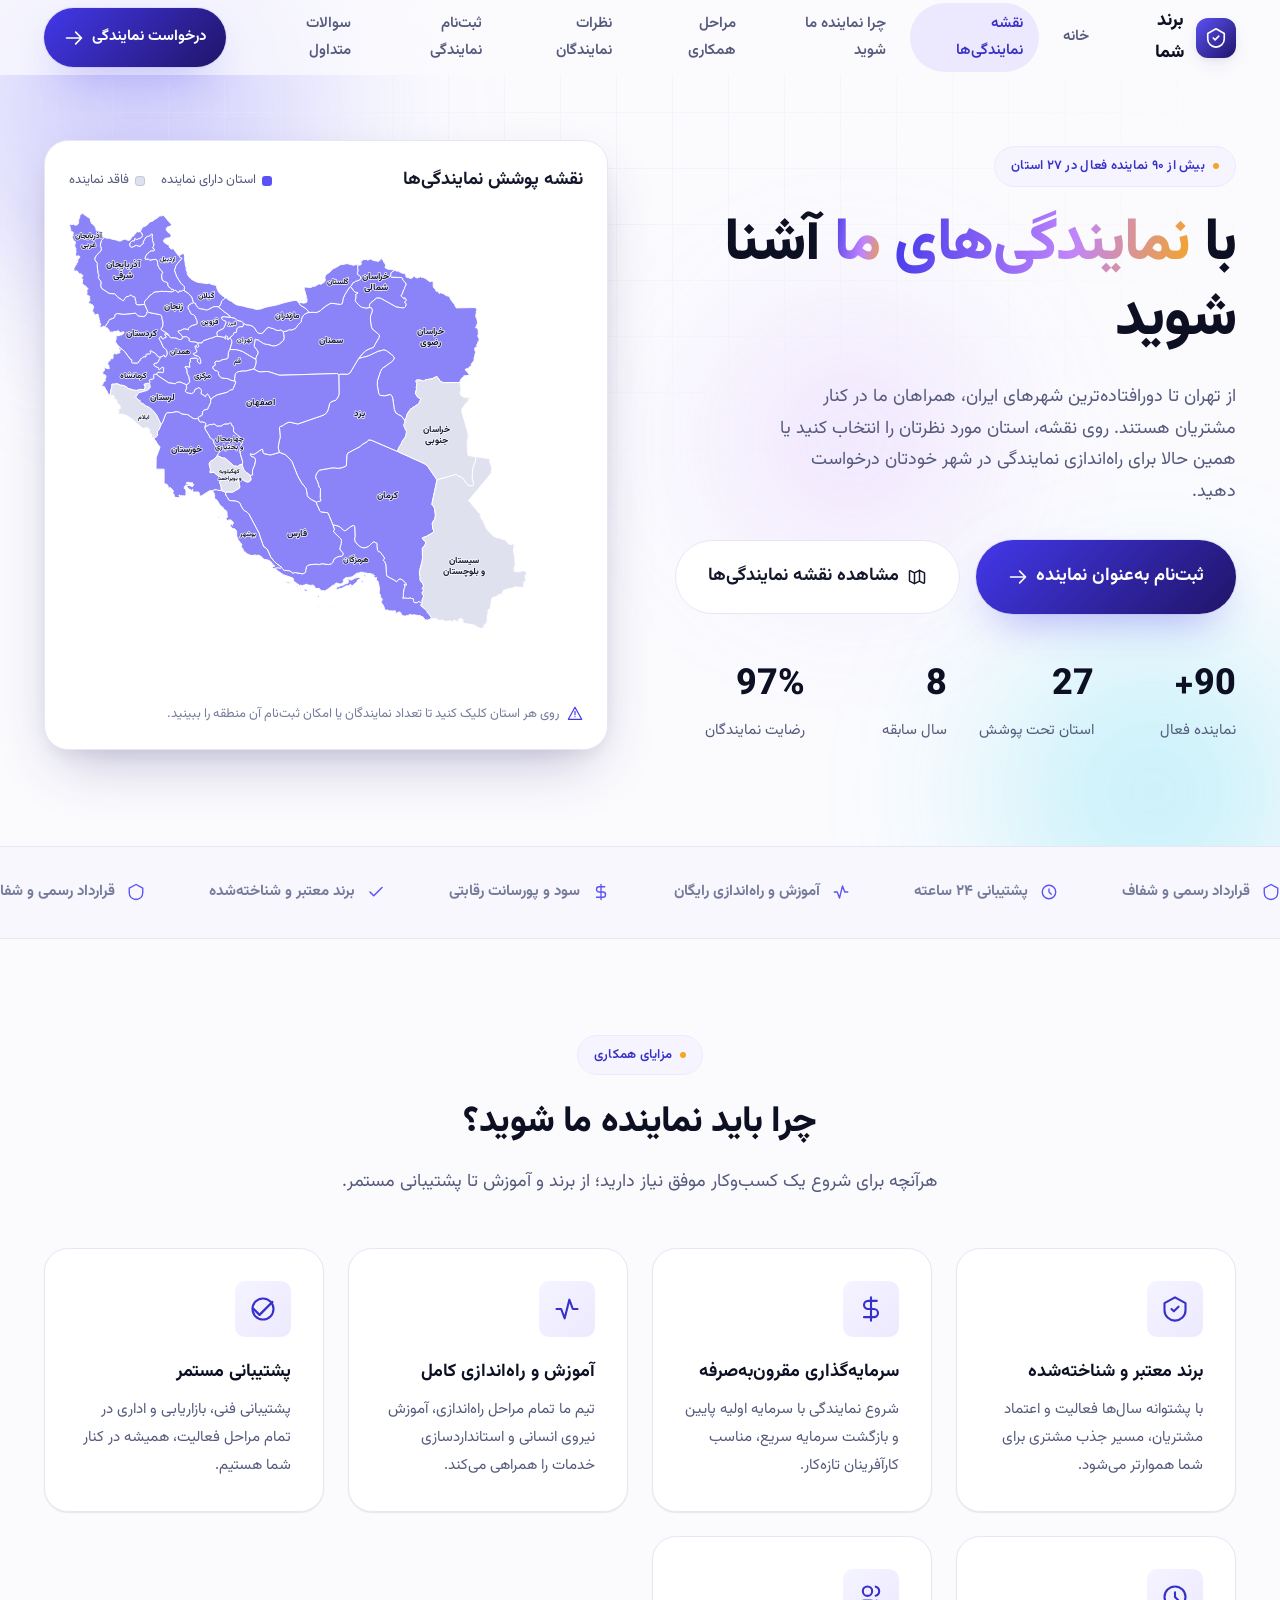
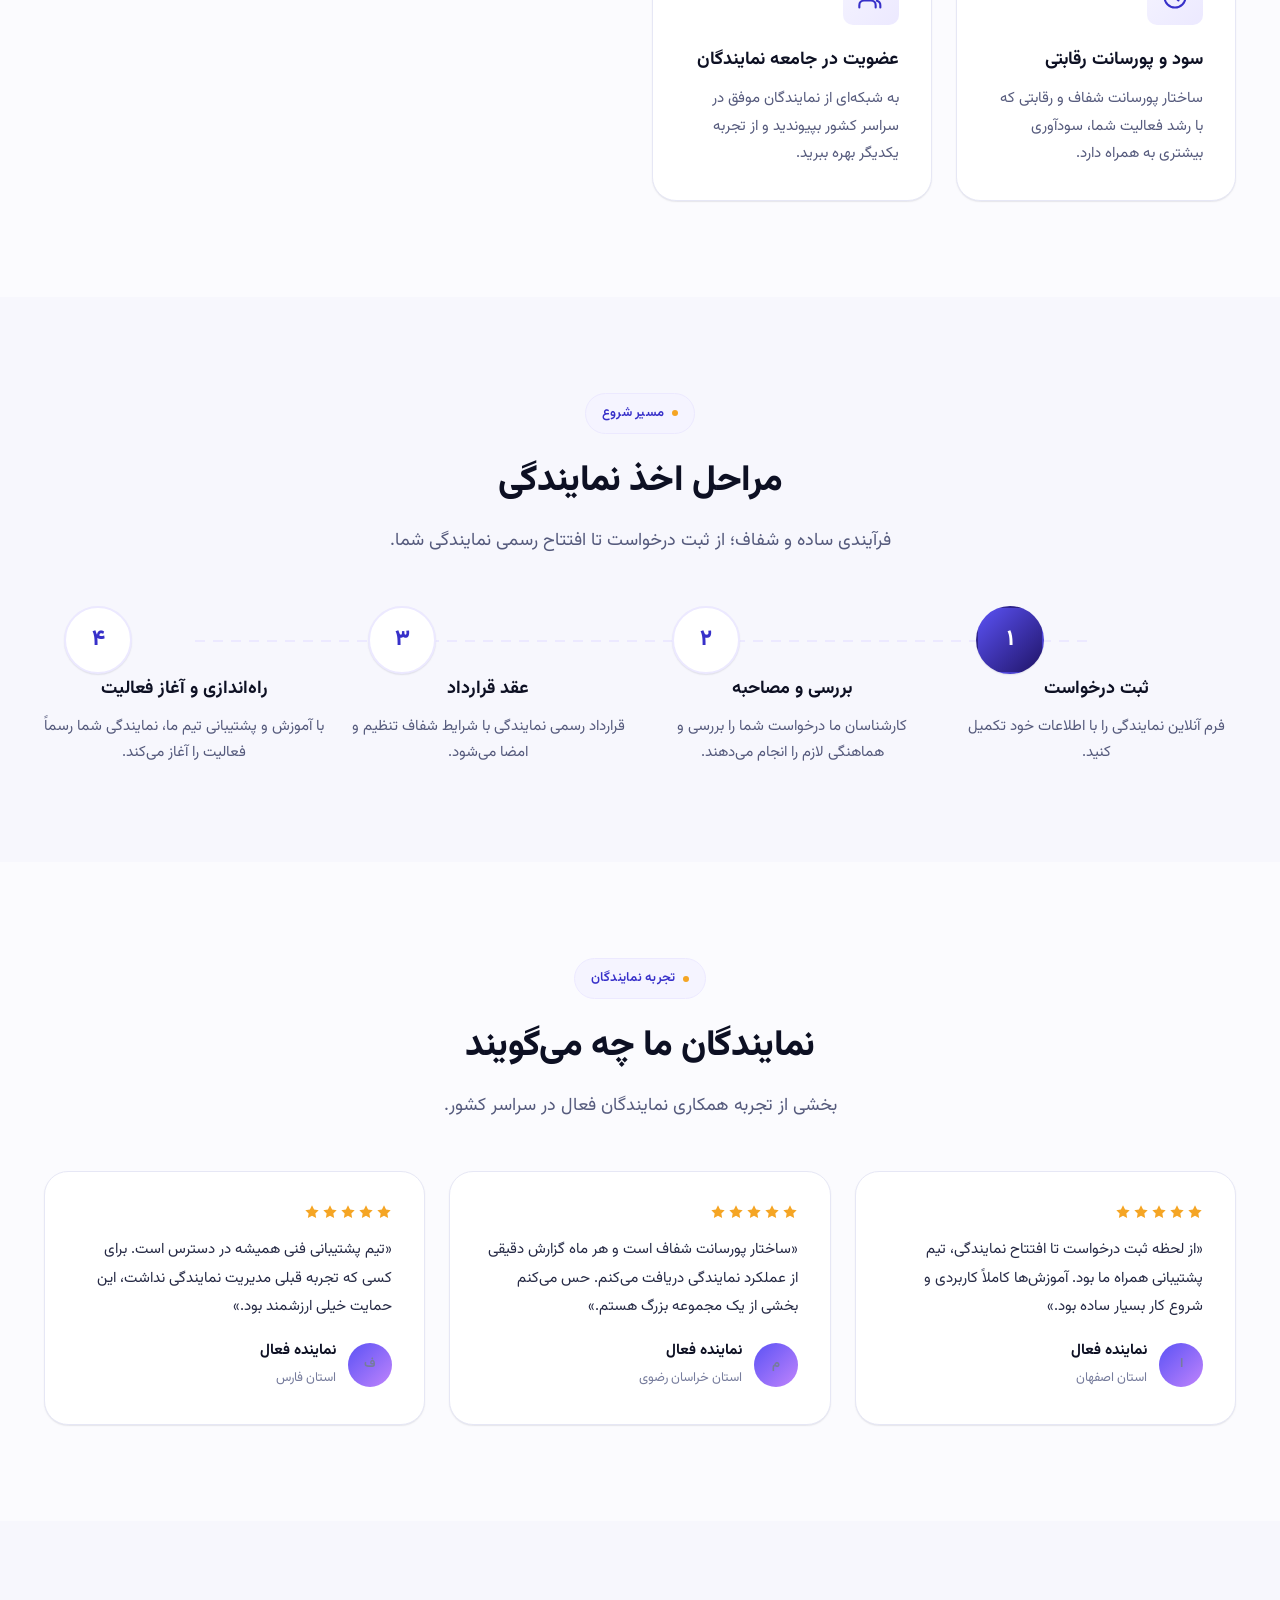
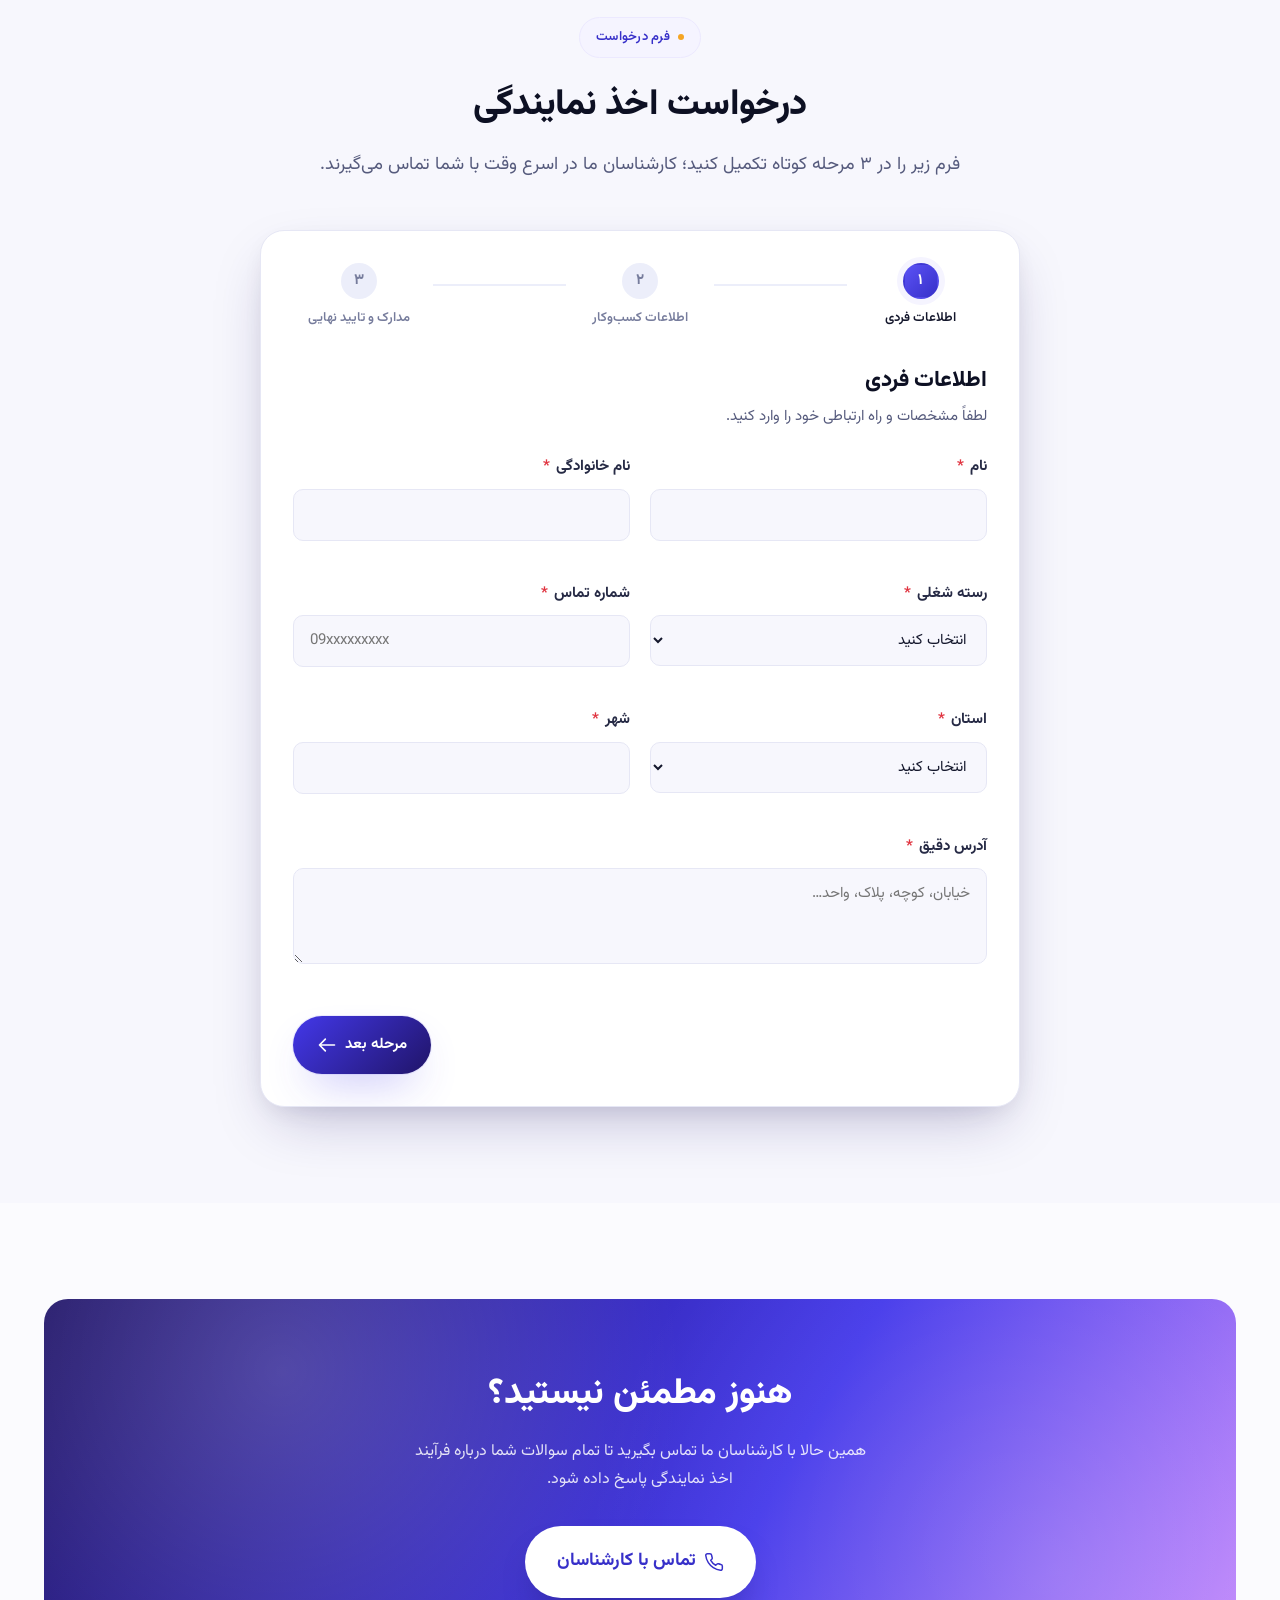
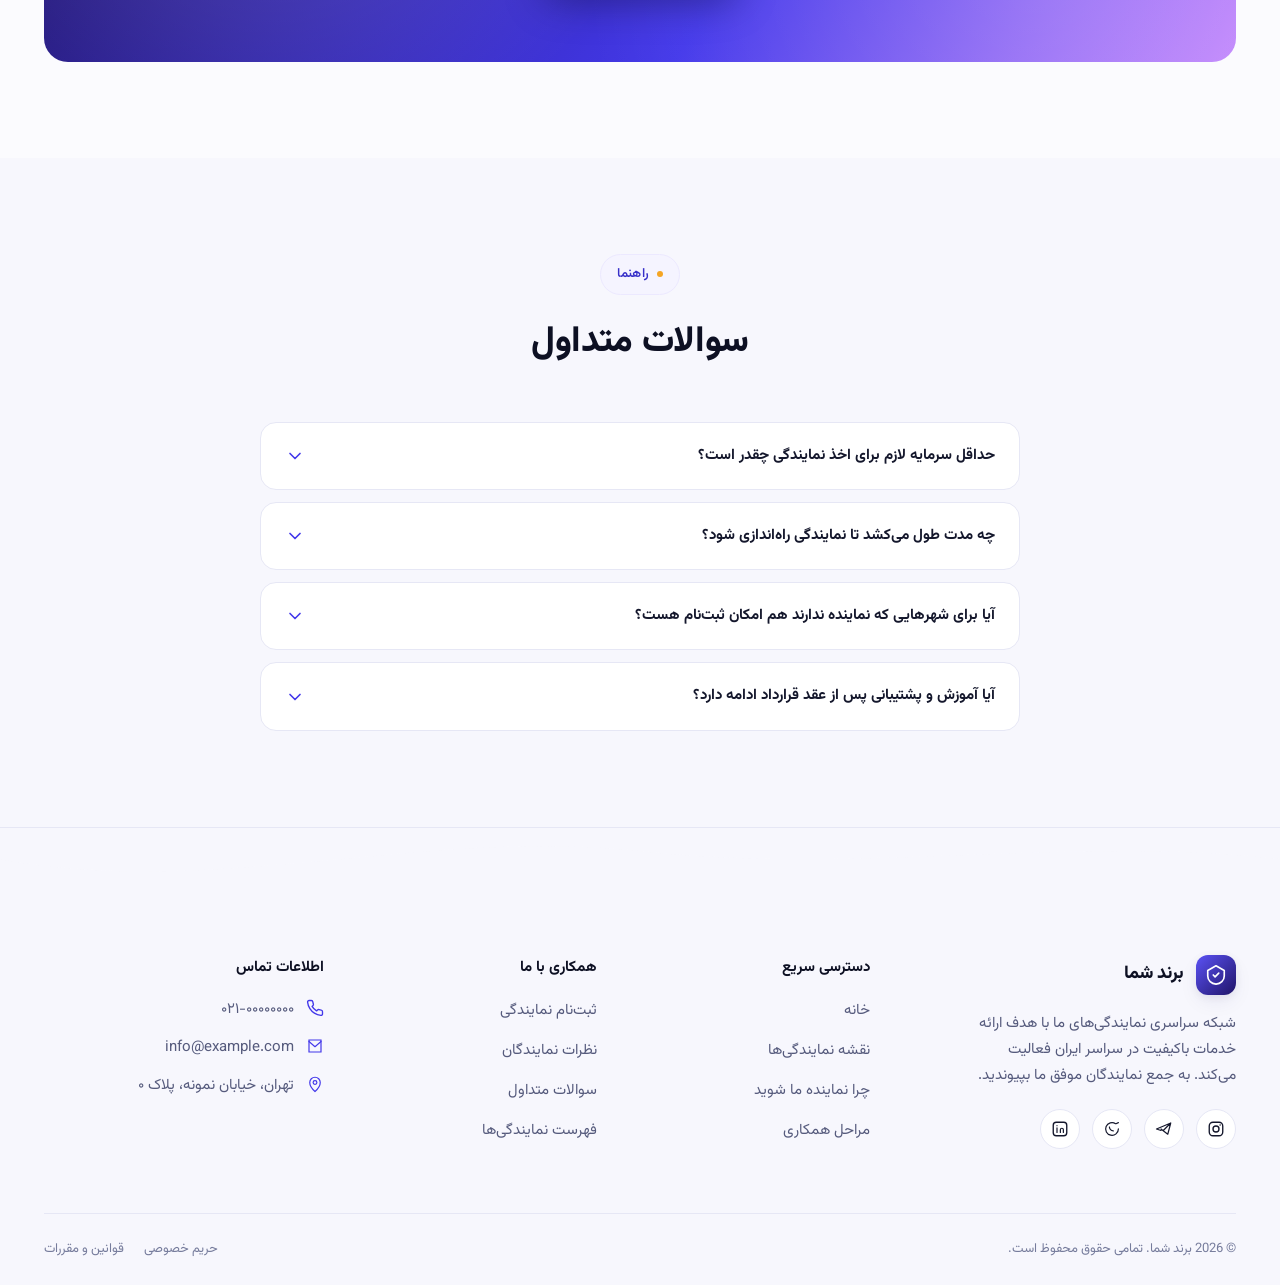
==== index.html @ 0dc8ff4e "Add a real PHP + MySQL backend and admin panel Plain PHP (no framework, no Composer) + PDO/MySQL, ch" ====
<!DOCTYPE html>
<html lang="fa" dir="rtl">
<head>
<meta charset="UTF-8">
<meta name="viewport" content="width=device-width, initial-scale=1">
<title>نمایندگی‌های ما | شبکه سراسری نمایندگان در سراسر ایران</title>
<meta name="description" content="با شبکه نمایندگی‌های ما در سراسر استان‌های ایران آشنا شوید و همین امروز برای اخذ نمایندگی فعال ثبت‌نام کنید.">
<meta name="theme-color" content="#fbfbfe">

<!-- فونت وزیر (Vazirmatn) -->
<link rel="preconnect" href="https://fonts.googleapis.com">
<link rel="preconnect" href="https://fonts.gstatic.com" crossorigin>
<link href="https://fonts.googleapis.com/css2?family=Vazirmatn:wght@100..900&display=swap" rel="stylesheet">

<link rel="stylesheet" href="assets/css/style.css">
<link rel="icon" href="data:image/svg+xml,%3Csvg xmlns='http://www.w3.org/2000/svg' viewBox='0 0 24 24'%3E%3Crect width='24' height='24' rx='6' fill='%234338ea'/%3E%3Cpath d='M7 12l3.5 3.5L17 8' stroke='white' stroke-width='2' fill='none' stroke-linecap='round' stroke-linejoin='round'/%3E%3C/svg%3E">
</head>
<body>

<a href="#main" class="skip-link">رفتن به محتوای اصلی</a>

<!-- =======================================================
     HEADER
======================================================= -->
<header class="site-header">
  <div class="container">
    <a href="#hero" class="brand">
      <span class="brand-mark" aria-hidden="true">
        <svg viewBox="0 0 24 24" fill="none"><path d="M12 2 3 7v6c0 5 4 8.5 9 9 5-.5 9-4 9-9V7l-9-5Z" stroke="currentColor" stroke-width="1.8" stroke-linejoin="round"/><path d="M9 12l2 2 4-4" stroke="currentColor" stroke-width="1.8" stroke-linecap="round" stroke-linejoin="round"/></svg>
      </span>
      <!-- نام برند خود را جایگزین کنید -->
      برند شما
    </a>

    <nav class="main-nav" id="mainNav" aria-label="منوی اصلی">
      <ul>
        <li><a href="#hero">خانه</a></li>
        <li><a href="#map">نقشه نمایندگی‌ها</a></li>
        <li><a href="#benefits">چرا نماینده ما شوید</a></li>
        <li><a href="#process">مراحل همکاری</a></li>
        <li><a href="#testimonials">نظرات نمایندگان</a></li>
        <li><a href="#apply">ثبت‌نام نمایندگی</a></li>
        <li><a href="#faq">سوالات متداول</a></li>
      </ul>
    </nav>

    <div class="header-cta">
      <a href="#apply" class="btn btn-primary" aria-label="درخواست نمایندگی">
        <span>درخواست نمایندگی</span>
        <svg viewBox="0 0 24 24" fill="none" aria-hidden="true"><path d="M14 5l7 7-7 7M21 12H3" stroke="currentColor" stroke-width="2" stroke-linecap="round" stroke-linejoin="round"/></svg>
      </a>
      <button class="nav-toggle" aria-label="باز و بسته کردن منو" aria-expanded="false" aria-controls="mainNav">
        <span></span>
      </button>
    </div>
  </div>
</header>

<main id="main">

  <!-- =======================================================
       HERO — راست: متن | چپ: نقشه ایران
  ======================================================= -->
  <section class="hero" id="hero">
    <div class="hero-bg" aria-hidden="true">
      <span class="blob blob-1"></span>
      <span class="blob blob-2"></span>
      <span class="blob blob-3"></span>
      <span class="grid-fade"></span>
    </div>

    <div class="container">
      <!-- ستون راست: عنوان -->
      <div class="hero-copy">
        <span class="eyebrow" data-hero-fade><span class="dot"></span> بیش از ۹۰ نماینده فعال در ۲۷ استان</span>

        <h1 class="hero-title">
          <span class="word">با</span>
          <span class="word"><span class="accent-text">نمایندگی‌های</span></span>
          <span class="word"><span class="accent-text">ما</span></span>
          <span class="word">آشنا</span>
          <span class="word">شوید</span>
        </h1>

        <p class="hero-lead" data-hero-fade>
          از تهران تا دورافتاده‌ترین شهرهای ایران، همراهان ما در کنار مشتریان هستند.
          روی نقشه، استان مورد نظرتان را انتخاب کنید یا همین حالا برای راه‌اندازی
          نمایندگی در شهر خودتان درخواست دهید.
        </p>

        <div class="hero-actions" data-hero-fade>
          <a href="#apply" class="btn btn-primary btn-lg">
            <span>ثبت‌نام به‌عنوان نماینده</span>
            <svg viewBox="0 0 24 24" fill="none" aria-hidden="true"><path d="M14 5l7 7-7 7M21 12H3" stroke="currentColor" stroke-width="2" stroke-linecap="round" stroke-linejoin="round"/></svg>
          </a>
          <a href="#map" class="btn btn-ghost btn-lg">
            <svg viewBox="0 0 24 24" fill="none" aria-hidden="true"><path d="M9 20l-5.447-2.724A1 1 0 0 1 3 16.382V5.618a1 1 0 0 1 1.447-.894L9 7m0 13 6-3m-6 3V7m6 10 4.553 2.276A1 1 0 0 0 21 18.382V7.618a1 1 0 0 0-.553-.894L15 4m0 13V4m0 0L9 7" stroke="currentColor" stroke-width="1.8" stroke-linecap="round" stroke-linejoin="round"/></svg>
            <span>مشاهده نقشه نمایندگی‌ها</span>
          </a>
        </div>

        <div class="hero-stats" data-hero-fade>
          <div class="stat"><b data-count="90" data-suffix="+">0</b><span>نماینده فعال</span></div>
          <div class="stat"><b data-count="27" data-suffix="">0</b><span>استان تحت پوشش</span></div>
          <div class="stat"><b data-count="8" data-suffix="">0</b><span>سال سابقه</span></div>
          <div class="stat"><b data-count="97" data-suffix="%">0</b><span>رضایت نمایندگان</span></div>
        </div>
      </div>

      <!-- ستون چپ: نقشه -->
      <div class="hero-map-wrap" id="map">
        <div class="map-card">
          <div class="map-card-head">
            <h2>نقشه پوشش نمایندگی‌ها</h2>
            <div class="map-legend">
              <span class="lg-item active"><i></i> استان دارای نماینده</span>
              <span class="lg-item empty"><i></i> فاقد نماینده</span>
            </div>
          </div>

          <div class="iran-map-figure">
            <div id="iranMap" aria-busy="true">
              <p style="padding:3rem 0;text-align:center;color:var(--ink-500);font-size:.875rem">در حال بارگذاری نقشه…</p>
            </div>
            <div class="map-tooltip" id="mapTooltip" role="status" aria-live="polite"></div>
          </div>

          <p class="map-note">
            <svg viewBox="0 0 24 24" fill="none" aria-hidden="true"><path d="M12 8v5m0 3h.01M12 2 2 20h20L12 2Z" stroke="currentColor" stroke-width="1.8" stroke-linecap="round" stroke-linejoin="round"/></svg>
            روی هر استان کلیک کنید تا تعداد نمایندگان یا امکان ثبت‌نام آن منطقه را ببینید.
          </p>
        </div>
      </div>
    </div>
  </section>

  <!-- =======================================================
       TRUST STRIP
  ======================================================= -->
  <section class="trust-strip" aria-label="تعهدات ما">
    <div class="marquee" aria-hidden="true">
      <span><svg viewBox="0 0 24 24" fill="none"><path d="M12 2 3 7v6c0 5 4 8.5 9 9 5-.5 9-4 9-9V7l-9-5Z" stroke="currentColor" stroke-width="1.8"/></svg>قرارداد رسمی و شفاف</span>
      <span><svg viewBox="0 0 24 24" fill="none"><path d="M12 8v4l3 3" stroke="currentColor" stroke-width="1.8" stroke-linecap="round"/><circle cx="12" cy="12" r="9" stroke="currentColor" stroke-width="1.8"/></svg>پشتیبانی ۲۴ ساعته</span>
      <span><svg viewBox="0 0 24 24" fill="none"><path d="M3 12h4l3 8 4-16 3 8h4" stroke="currentColor" stroke-width="1.8" stroke-linecap="round" stroke-linejoin="round"/></svg>آموزش و راه‌اندازی رایگان</span>
      <span><svg viewBox="0 0 24 24" fill="none"><path d="M12 2v20M17 5H9.5a3.5 3.5 0 0 0 0 7h5a3.5 3.5 0 0 1 0 7H6" stroke="currentColor" stroke-width="1.8" stroke-linecap="round"/></svg>سود و پورسانت رقابتی</span>
      <span><svg viewBox="0 0 24 24" fill="none"><path d="M20 6 9 17l-5-5" stroke="currentColor" stroke-width="2" stroke-linecap="round" stroke-linejoin="round"/></svg>برند معتبر و شناخته‌شده</span>
      <!-- تکرار برای اسکرول بی‌نهایت -->
      <span aria-hidden="true"><svg viewBox="0 0 24 24" fill="none"><path d="M12 2 3 7v6c0 5 4 8.5 9 9 5-.5 9-4 9-9V7l-9-5Z" stroke="currentColor" stroke-width="1.8"/></svg>قرارداد رسمی و شفاف</span>
      <span><svg viewBox="0 0 24 24" fill="none"><path d="M12 8v4l3 3" stroke="currentColor" stroke-width="1.8" stroke-linecap="round"/><circle cx="12" cy="12" r="9" stroke="currentColor" stroke-width="1.8"/></svg>پشتیبانی ۲۴ ساعته</span>
      <span><svg viewBox="0 0 24 24" fill="none"><path d="M3 12h4l3 8 4-16 3 8h4" stroke="currentColor" stroke-width="1.8" stroke-linecap="round" stroke-linejoin="round"/></svg>آموزش و راه‌اندازی رایگان</span>
      <span><svg viewBox="0 0 24 24" fill="none"><path d="M12 2v20M17 5H9.5a3.5 3.5 0 0 0 0 7h5a3.5 3.5 0 0 1 0 7H6" stroke="currentColor" stroke-width="1.8" stroke-linecap="round"/></svg>سود و پورسانت رقابتی</span>
      <span><svg viewBox="0 0 24 24" fill="none"><path d="M20 6 9 17l-5-5" stroke="currentColor" stroke-width="2" stroke-linecap="round" stroke-linejoin="round"/></svg>برند معتبر و شناخته‌شده</span>
    </div>
  </section>

  <!-- =======================================================
       چرا نماینده ما شوید
  ======================================================= -->
  <section class="section" id="benefits">
    <div class="container">
      <div class="section-head center reveal">
        <span class="eyebrow"><span class="dot"></span> مزایای همکاری</span>
        <h2 class="section-title">چرا باید نماینده ما شوید؟</h2>
        <p class="section-desc">هرآنچه برای شروع یک کسب‌وکار موفق نیاز دارید؛ از برند و آموزش تا پشتیبانی مستمر.</p>
      </div>

      <div class="benefits-grid" data-reveal-group>
        <div class="benefit-card reveal">
          <div class="benefit-icon"><svg viewBox="0 0 24 24" fill="none"><path d="M12 2 3 7v6c0 5 4 8.5 9 9 5-.5 9-4 9-9V7l-9-5Z" stroke="currentColor" stroke-width="1.8" stroke-linejoin="round"/><path d="M9 12l2 2 4-4" stroke="currentColor" stroke-width="1.8" stroke-linecap="round" stroke-linejoin="round"/></svg></div>
          <h3>برند معتبر و شناخته‌شده</h3>
          <p>با پشتوانه سال‌ها فعالیت و اعتماد مشتریان، مسیر جذب مشتری برای شما هموارتر می‌شود.</p>
        </div>
        <div class="benefit-card reveal">
          <div class="benefit-icon"><svg viewBox="0 0 24 24" fill="none"><path d="M12 2v20M17 5H9.5a3.5 3.5 0 0 0 0 7h5a3.5 3.5 0 0 1 0 7H6" stroke="currentColor" stroke-width="1.8" stroke-linecap="round" stroke-linejoin="round"/></svg></div>
          <h3>سرمایه‌گذاری مقرون‌به‌صرفه</h3>
          <p>شروع نمایندگی با سرمایه اولیه پایین و بازگشت سرمایه سریع، مناسب کارآفرینان تازه‌کار.</p>
        </div>
        <div class="benefit-card reveal">
          <div class="benefit-icon"><svg viewBox="0 0 24 24" fill="none"><path d="M3 12h4l3 8 4-16 3 8h4" stroke="currentColor" stroke-width="1.8" stroke-linecap="round" stroke-linejoin="round"/></svg></div>
          <h3>آموزش و راه‌اندازی کامل</h3>
          <p>تیم ما تمام مراحل راه‌اندازی، آموزش نیروی انسانی و استانداردسازی خدمات را همراهی می‌کند.</p>
        </div>
        <div class="benefit-card reveal">
          <div class="benefit-icon"><svg viewBox="0 0 24 24" fill="none"><path d="M20 6 9 17l-5-5" stroke="currentColor" stroke-width="2" stroke-linecap="round" stroke-linejoin="round"/><circle cx="12" cy="12" r="9" stroke="currentColor" stroke-width="1.8"/></svg></div>
          <h3>پشتیبانی مستمر</h3>
          <p>پشتیبانی فنی، بازاریابی و اداری در تمام مراحل فعالیت، همیشه در کنار شما هستیم.</p>
        </div>
        <div class="benefit-card reveal">
          <div class="benefit-icon"><svg viewBox="0 0 24 24" fill="none"><path d="M12 8v4l3 3" stroke="currentColor" stroke-width="1.8" stroke-linecap="round"/><circle cx="12" cy="12" r="9" stroke="currentColor" stroke-width="1.8"/></svg></div>
          <h3>سود و پورسانت رقابتی</h3>
          <p>ساختار پورسانت شفاف و رقابتی که با رشد فعالیت شما، سودآوری بیشتری به همراه دارد.</p>
        </div>
        <div class="benefit-card reveal">
          <div class="benefit-icon"><svg viewBox="0 0 24 24" fill="none"><path d="M16 21v-2a4 4 0 0 0-4-4H6a4 4 0 0 0-4 4v2M9 11a4 4 0 1 0 0-8 4 4 0 0 0 0 8Zm11 10v-2a4 4 0 0 0-3-3.87M16 3.13a4 4 0 0 1 0 7.75" stroke="currentColor" stroke-width="1.8" stroke-linecap="round" stroke-linejoin="round"/></svg></div>
          <h3>عضویت در جامعه نمایندگان</h3>
          <p>به شبکه‌ای از نمایندگان موفق در سراسر کشور بپیوندید و از تجربه یکدیگر بهره ببرید.</p>
        </div>
      </div>
    </div>
  </section>

  <!-- =======================================================
       مراحل همکاری
  ======================================================= -->
  <section class="section section-alt" id="process">
    <div class="container">
      <div class="section-head center reveal">
        <span class="eyebrow"><span class="dot"></span> مسیر شروع</span>
        <h2 class="section-title">مراحل اخذ نمایندگی</h2>
        <p class="section-desc">فرآیندی ساده و شفاف؛ از ثبت درخواست تا افتتاح رسمی نمایندگی شما.</p>
      </div>

      <div class="process-list" data-reveal-group>
        <div class="process-step reveal">
          <div class="process-num">۱</div>
          <h3>ثبت درخواست</h3>
          <p>فرم آنلاین نمایندگی را با اطلاعات خود تکمیل کنید.</p>
        </div>
        <div class="process-step reveal">
          <div class="process-num">۲</div>
          <h3>بررسی و مصاحبه</h3>
          <p>کارشناسان ما درخواست شما را بررسی و هماهنگی لازم را انجام می‌دهند.</p>
        </div>
        <div class="process-step reveal">
          <div class="process-num">۳</div>
          <h3>عقد قرارداد</h3>
          <p>قرارداد رسمی نمایندگی با شرایط شفاف تنظیم و امضا می‌شود.</p>
        </div>
        <div class="process-step reveal">
          <div class="process-num">۴</div>
          <h3>راه‌اندازی و آغاز فعالیت</h3>
          <p>با آموزش و پشتیبانی تیم ما، نمایندگی شما رسماً فعالیت را آغاز می‌کند.</p>
        </div>
      </div>
    </div>
  </section>

  <!-- =======================================================
       نظرات نمایندگان (نمونه — پیش از انتشار با نظرات واقعی جایگزین شود)
  ======================================================= -->
  <section class="section" id="testimonials">
    <div class="container">
      <div class="section-head center reveal">
        <span class="eyebrow"><span class="dot"></span> تجربه نمایندگان</span>
        <h2 class="section-title">نمایندگان ما چه می‌گویند</h2>
        <p class="section-desc">بخشی از تجربه همکاری نمایندگان فعال در سراسر کشور.</p>
      </div>

      <!-- نمونه/جای‌گیر — پیش از انتشار با نظرات واقعی و مجاز نمایندگان جایگزین کنید -->
      <div class="testimonial-track" data-reveal-group>
        <div class="testimonial-card reveal">
          <div class="stars" aria-hidden="true">
            <svg viewBox="0 0 24 24" fill="currentColor"><path d="m12 2 3.1 6.3 6.9 1-5 4.9 1.2 6.8L12 17.8 5.8 21l1.2-6.8-5-4.9 6.9-1L12 2Z"/></svg>
            <svg viewBox="0 0 24 24" fill="currentColor"><path d="m12 2 3.1 6.3 6.9 1-5 4.9 1.2 6.8L12 17.8 5.8 21l1.2-6.8-5-4.9 6.9-1L12 2Z"/></svg>
            <svg viewBox="0 0 24 24" fill="currentColor"><path d="m12 2 3.1 6.3 6.9 1-5 4.9 1.2 6.8L12 17.8 5.8 21l1.2-6.8-5-4.9 6.9-1L12 2Z"/></svg>
            <svg viewBox="0 0 24 24" fill="currentColor"><path d="m12 2 3.1 6.3 6.9 1-5 4.9 1.2 6.8L12 17.8 5.8 21l1.2-6.8-5-4.9 6.9-1L12 2Z"/></svg>
            <svg viewBox="0 0 24 24" fill="currentColor"><path d="m12 2 3.1 6.3 6.9 1-5 4.9 1.2 6.8L12 17.8 5.8 21l1.2-6.8-5-4.9 6.9-1L12 2Z"/></svg>
          </div>
          <p>«از لحظه ثبت درخواست تا افتتاح نمایندگی، تیم پشتیبانی همراه ما بود. آموزش‌ها کاملاً کاربردی و شروع کار بسیار ساده بود.»</p>
          <div class="testimonial-person">
            <span class="testimonial-avatar" aria-hidden="true">ا</span>
            <div><b>نماینده فعال</b><span>استان اصفهان</span></div>
          </div>
        </div>
        <div class="testimonial-card reveal">
          <div class="stars" aria-hidden="true">
            <svg viewBox="0 0 24 24" fill="currentColor"><path d="m12 2 3.1 6.3 6.9 1-5 4.9 1.2 6.8L12 17.8 5.8 21l1.2-6.8-5-4.9 6.9-1L12 2Z"/></svg>
            <svg viewBox="0 0 24 24" fill="currentColor"><path d="m12 2 3.1 6.3 6.9 1-5 4.9 1.2 6.8L12 17.8 5.8 21l1.2-6.8-5-4.9 6.9-1L12 2Z"/></svg>
            <svg viewBox="0 0 24 24" fill="currentColor"><path d="m12 2 3.1 6.3 6.9 1-5 4.9 1.2 6.8L12 17.8 5.8 21l1.2-6.8-5-4.9 6.9-1L12 2Z"/></svg>
            <svg viewBox="0 0 24 24" fill="currentColor"><path d="m12 2 3.1 6.3 6.9 1-5 4.9 1.2 6.8L12 17.8 5.8 21l1.2-6.8-5-4.9 6.9-1L12 2Z"/></svg>
            <svg viewBox="0 0 24 24" fill="currentColor"><path d="m12 2 3.1 6.3 6.9 1-5 4.9 1.2 6.8L12 17.8 5.8 21l1.2-6.8-5-4.9 6.9-1L12 2Z"/></svg>
          </div>
          <p>«ساختار پورسانت شفاف است و هر ماه گزارش دقیقی از عملکرد نمایندگی دریافت می‌کنم. حس می‌کنم بخشی از یک مجموعه بزرگ هستم.»</p>
          <div class="testimonial-person">
            <span class="testimonial-avatar" aria-hidden="true">م</span>
            <div><b>نماینده فعال</b><span>استان خراسان رضوی</span></div>
          </div>
        </div>
        <div class="testimonial-card reveal">
          <div class="stars" aria-hidden="true">
            <svg viewBox="0 0 24 24" fill="currentColor"><path d="m12 2 3.1 6.3 6.9 1-5 4.9 1.2 6.8L12 17.8 5.8 21l1.2-6.8-5-4.9 6.9-1L12 2Z"/></svg>
            <svg viewBox="0 0 24 24" fill="currentColor"><path d="m12 2 3.1 6.3 6.9 1-5 4.9 1.2 6.8L12 17.8 5.8 21l1.2-6.8-5-4.9 6.9-1L12 2Z"/></svg>
            <svg viewBox="0 0 24 24" fill="currentColor"><path d="m12 2 3.1 6.3 6.9 1-5 4.9 1.2 6.8L12 17.8 5.8 21l1.2-6.8-5-4.9 6.9-1L12 2Z"/></svg>
            <svg viewBox="0 0 24 24" fill="currentColor"><path d="m12 2 3.1 6.3 6.9 1-5 4.9 1.2 6.8L12 17.8 5.8 21l1.2-6.8-5-4.9 6.9-1L12 2Z"/></svg>
            <svg viewBox="0 0 24 24" fill="currentColor"><path d="m12 2 3.1 6.3 6.9 1-5 4.9 1.2 6.8L12 17.8 5.8 21l1.2-6.8-5-4.9 6.9-1L12 2Z"/></svg>
          </div>
          <p>«تیم پشتیبانی فنی همیشه در دسترس است. برای کسی که تجربه قبلی مدیریت نمایندگی نداشت، این حمایت خیلی ارزشمند بود.»</p>
          <div class="testimonial-person">
            <span class="testimonial-avatar" aria-hidden="true">ف</span>
            <div><b>نماینده فعال</b><span>استان فارس</span></div>
          </div>
        </div>
      </div>
    </div>
  </section>

  <!-- =======================================================
       فرم درخواست نمایندگی (چندمرحله‌ای)
  ======================================================= -->
  <section class="section section-alt" id="apply">
    <div class="container">
      <div class="section-head center reveal">
        <span class="eyebrow"><span class="dot"></span> فرم درخواست</span>
        <h2 class="section-title">درخواست اخذ نمایندگی</h2>
        <p class="section-desc">فرم زیر را در ۳ مرحله کوتاه تکمیل کنید؛ کارشناسان ما در اسرع وقت با شما تماس می‌گیرند.</p>
      </div>

      <div class="form-shell reveal">
        <div class="form-progress">
          <div class="progress-track">
            <div class="progress-step is-current">
              <div class="bullet">۱</div>
              <div class="label">اطلاعات فردی</div>
            </div>
            <div class="progress-line"></div>
            <div class="progress-step">
              <div class="bullet">۲</div>
              <div class="label">اطلاعات کسب‌وکار</div>
            </div>
            <div class="progress-line"></div>
            <div class="progress-step">
              <div class="bullet">۳</div>
              <div class="label">مدارک و تایید نهایی</div>
            </div>
          </div>
        </div>

        <div class="form-body">
          <form id="applyForm" novalidate>

            <!-- مرحله ۱: اطلاعات فردی -->
            <div class="form-step is-active" data-step="0">
              <div class="step-heading">
                <h3>اطلاعات فردی</h3>
                <p>لطفاً مشخصات و راه ارتباطی خود را وارد کنید.</p>
              </div>

              <div class="field-grid">
                <div class="field">
                  <label for="firstName">نام <span class="req">*</span></label>
                  <input type="text" id="firstName" name="firstName" required autocomplete="given-name">
                  <span class="field-error"><svg viewBox="0 0 24 24" fill="none"><path d="M12 8v5m0 3h.01M12 2 2 20h20L12 2Z" stroke="currentColor" stroke-width="1.8" stroke-linecap="round" stroke-linejoin="round"/></svg>وارد کردن نام الزامی است</span>
                </div>
                <div class="field">
                  <label for="lastName">نام خانوادگی <span class="req">*</span></label>
                  <input type="text" id="lastName" name="lastName" required autocomplete="family-name">
                  <span class="field-error"><svg viewBox="0 0 24 24" fill="none"><path d="M12 8v5m0 3h.01M12 2 2 20h20L12 2Z" stroke="currentColor" stroke-width="1.8" stroke-linecap="round" stroke-linejoin="round"/></svg>وارد کردن نام خانوادگی الزامی است</span>
                </div>

                <div class="field">
                  <label for="jobCategory">رسته شغلی <span class="req">*</span></label>
                  <select id="jobCategory" name="jobCategory" required>
                    <option value="" selected disabled>انتخاب کنید</option>
                  </select>
                  <span class="field-error"><svg viewBox="0 0 24 24" fill="none"><path d="M12 8v5m0 3h.01M12 2 2 20h20L12 2Z" stroke="currentColor" stroke-width="1.8" stroke-linecap="round" stroke-linejoin="round"/></svg>انتخاب رسته شغلی الزامی است</span>
                </div>
                <div class="field">
                  <label for="phone">شماره تماس <span class="req">*</span></label>
                  <input type="tel" id="phone" name="phone" required inputmode="numeric" autocomplete="tel" placeholder="09xxxxxxxxx" pattern="0\d{10}">
                  <span class="field-error"><svg viewBox="0 0 24 24" fill="none"><path d="M12 8v5m0 3h.01M12 2 2 20h20L12 2Z" stroke="currentColor" stroke-width="1.8" stroke-linecap="round" stroke-linejoin="round"/></svg>شماره تماس معتبر وارد کنید</span>
                </div>

                <div class="field">
                  <label for="province">استان <span class="req">*</span></label>
                  <select id="province" name="province" required></select>
                  <span class="field-error"><svg viewBox="0 0 24 24" fill="none"><path d="M12 8v5m0 3h.01M12 2 2 20h20L12 2Z" stroke="currentColor" stroke-width="1.8" stroke-linecap="round" stroke-linejoin="round"/></svg>انتخاب استان الزامی است</span>
                </div>
                <div class="field">
                  <label for="city">شهر <span class="req">*</span></label>
                  <input type="text" id="city" name="city" required autocomplete="address-level2">
                  <span class="field-error"><svg viewBox="0 0 24 24" fill="none"><path d="M12 8v5m0 3h.01M12 2 2 20h20L12 2Z" stroke="currentColor" stroke-width="1.8" stroke-linecap="round" stroke-linejoin="round"/></svg>وارد کردن شهر الزامی است</span>
                </div>

                <div class="field span-2">
                  <label for="address">آدرس دقیق <span class="req">*</span></label>
                  <textarea id="address" name="address" required autocomplete="street-address" placeholder="خیابان، کوچه، پلاک، واحد…"></textarea>
                  <span class="field-error"><svg viewBox="0 0 24 24" fill="none"><path d="M12 8v5m0 3h.01M12 2 2 20h20L12 2Z" stroke="currentColor" stroke-width="1.8" stroke-linecap="round" stroke-linejoin="round"/></svg>وارد کردن آدرس دقیق الزامی است</span>
                </div>
              </div>

              <div class="form-actions">
                <span class="spacer"></span>
                <button type="button" class="btn btn-primary" data-next>
                  <span>مرحله بعد</span>
                  <svg viewBox="0 0 24 24" fill="none" aria-hidden="true"><path d="M10 19 3 12l7-7M3 12h18" stroke="currentColor" stroke-width="2" stroke-linecap="round" stroke-linejoin="round"/></svg>
                </button>
              </div>
            </div>

            <!-- مرحله ۲: اطلاعات کسب‌وکار -->
            <div class="form-step" data-step="1">
              <div class="step-heading">
                <h3>اطلاعات کسب‌وکار</h3>
                <p>این اطلاعات به ما کمک می‌کند بهترین مدل همکاری را پیشنهاد دهیم.</p>
              </div>

              <div class="field-grid">
                <div class="field">
                  <label for="experience">سابقه فعالیت شغلی</label>
                  <select id="experience" name="experience">
                    <option value="کمتر از ۱ سال">کمتر از ۱ سال</option>
                    <option value="۱ تا ۳ سال">۱ تا ۳ سال</option>
                    <option value="۳ تا ۵ سال">۳ تا ۵ سال</option>
                    <option value="بیش از ۵ سال">بیش از ۵ سال</option>
                  </select>
                </div>
                <div class="field">
                  <label for="capital">سرمایه در دسترس (تومان)</label>
                  <select id="capital" name="capital">
                    <option value="کمتر از ۱۰۰ میلیون">کمتر از ۱۰۰ میلیون</option>
                    <option value="۱۰۰ تا ۳۰۰ میلیون">۱۰۰ تا ۳۰۰ میلیون</option>
                    <option value="۳۰۰ تا ۶۰۰ میلیون">۳۰۰ تا ۶۰۰ میلیون</option>
                    <option value="بیش از ۶۰۰ میلیون">بیش از ۶۰۰ میلیون</option>
                  </select>
                </div>

                <div class="field span-2">
                  <label>آیا در حال حاضر ملک/فروشگاه مناسب در اختیار دارید؟</label>
                  <div class="choice-grid">
                    <label class="choice-card">
                      <input type="radio" name="hasProperty" value="بله" checked>
                      <span class="box"><svg viewBox="0 0 24 24" fill="none"><path d="M20 6 9 17l-5-5" stroke="currentColor" stroke-width="2" stroke-linecap="round" stroke-linejoin="round"/></svg>بله دارم</span>
                    </label>
                    <label class="choice-card">
                      <input type="radio" name="hasProperty" value="خیر">
                      <span class="box"><svg viewBox="0 0 24 24" fill="none"><path d="M18 6 6 18M6 6l12 12" stroke="currentColor" stroke-width="2" stroke-linecap="round" stroke-linejoin="round"/></svg>هنوز ندارم</span>
                    </label>
                    <label class="choice-card">
                      <input type="radio" name="hasProperty" value="در حال بررسی">
                      <span class="box"><svg viewBox="0 0 24 24" fill="none"><circle cx="12" cy="12" r="9" stroke="currentColor" stroke-width="1.8"/><path d="M12 8v4l2.5 2.5" stroke="currentColor" stroke-width="1.8" stroke-linecap="round"/></svg>در حال بررسی</span>
                    </label>
                  </div>
                </div>

                <div class="field span-2">
                  <label for="motivation">توضیحات و انگیزه همکاری</label>
                  <textarea id="motivation" name="motivation" placeholder="کمی درباره سابقه کاری و انگیزه‌تان برای همکاری بنویسید…"></textarea>
                </div>
              </div>

              <div class="form-actions">
                <button type="button" class="btn btn-ghost" data-prev>
                  <svg viewBox="0 0 24 24" fill="none" aria-hidden="true"><path d="M14 5l7 7-7 7M21 12H3" stroke="currentColor" stroke-width="2" stroke-linecap="round" stroke-linejoin="round"/></svg>
                  <span>مرحله قبل</span>
                </button>
                <span class="spacer"></span>
                <button type="button" class="btn btn-primary" data-next>
                  <span>مرحله بعد</span>
                  <svg viewBox="0 0 24 24" fill="none" aria-hidden="true"><path d="M10 19 3 12l7-7M3 12h18" stroke="currentColor" stroke-width="2" stroke-linecap="round" stroke-linejoin="round"/></svg>
                </button>
              </div>
            </div>

            <!-- مرحله ۳: مدارک و تایید نهایی -->
            <div class="form-step" data-step="2">
              <div class="step-heading">
                <h3>مدارک و تایید نهایی</h3>
                <p>مدارک هویتی یا مجوز کسب (در صورت وجود) را بارگذاری و اطلاعات را تایید کنید.</p>
              </div>

              <div class="field span-2">
                <label for="docUpload">تصویر کارت ملی یا مجوز کسب (اختیاری)</label>
                <div class="upload-box">
                  <input type="file" id="docUpload" name="document" accept="image/*,.pdf">
                  <svg viewBox="0 0 24 24" fill="none" aria-hidden="true"><path d="M12 16V4m0 0 4 4m-4-4-4 4M4 16v2a2 2 0 0 0 2 2h12a2 2 0 0 0 2-2v-2" stroke="currentColor" stroke-width="1.8" stroke-linecap="round" stroke-linejoin="round"/></svg>
                  <span>فایل را بکشید و رها کنید یا برای انتخاب کلیک کنید</span>
                  <div class="file-name"></div>
                </div>
              </div>

              <div class="step-heading" style="margin-top:var(--sp-8)">
                <h3>خلاصه درخواست شما</h3>
              </div>
              <div class="review-summary">
                <div class="review-item"><span>نام و نام‌خانوادگی</span><b id="reviewName">—</b></div>
                <div class="review-item"><span>رسته شغلی</span><b id="reviewJob">—</b></div>
                <div class="review-item"><span>شماره تماس</span><b id="reviewPhone">—</b></div>
                <div class="review-item"><span>آدرس</span><b id="reviewAddress">—</b></div>
              </div>

              <div class="check-row">
                <input type="checkbox" id="agree" name="agree" required>
                <label for="agree">با <a href="#faq">قوانین اعطای نمایندگی</a> و سیاست حریم خصوصی موافقم و صحت اطلاعات فوق را تایید می‌کنم.</label>
              </div>

              <div class="form-submit-error" id="formSubmitError" role="alert" hidden></div>

              <div class="form-actions">
                <button type="button" class="btn btn-ghost" data-prev>
                  <svg viewBox="0 0 24 24" fill="none" aria-hidden="true"><path d="M14 5l7 7-7 7M21 12H3" stroke="currentColor" stroke-width="2" stroke-linecap="round" stroke-linejoin="round"/></svg>
                  <span>مرحله قبل</span>
                </button>
                <span class="spacer"></span>
                <button type="submit" class="btn btn-accent btn-lg" data-submit>
                  <span>ارسال نهایی درخواست</span>
                  <svg viewBox="0 0 24 24" fill="none" aria-hidden="true"><path d="M22 2 11 13M22 2l-7 20-4-9-9-4 20-7Z" stroke="currentColor" stroke-width="1.8" stroke-linecap="round" stroke-linejoin="round"/></svg>
                </button>
              </div>
            </div>
          </form>
        </div>

        <div class="form-success">
          <div class="success-icon"><svg viewBox="0 0 24 24" fill="none"><path d="M20 6 9 17l-5-5" stroke="currentColor" stroke-width="2.4" stroke-linecap="round" stroke-linejoin="round"/></svg></div>
          <h3>درخواست شما با موفقیت ثبت شد</h3>
          <p>از اینکه به شبکه نمایندگی‌های ما پیوستید سپاسگزاریم. کارشناسان ما ظرف ۴۸ ساعت کاری با شما تماس می‌گیرند.</p>
          <a href="#hero" class="btn btn-primary">بازگشت به صفحه اصلی</a>
        </div>
      </div>
    </div>
  </section>

  <!-- =======================================================
       CTA میانی
  ======================================================= -->
  <section class="section">
    <div class="container">
      <div class="cta-banner reveal">
        <h2>هنوز مطمئن نیستید؟</h2>
        <p>همین حالا با کارشناسان ما تماس بگیرید تا تمام سوالات شما درباره فرآیند اخذ نمایندگی پاسخ داده شود.</p>
        <a href="tel:+982100000000" class="btn btn-primary btn-lg">
          <svg viewBox="0 0 24 24" fill="none" aria-hidden="true"><path d="M22 16.92v3a2 2 0 0 1-2.18 2 19.79 19.79 0 0 1-8.63-3.07 19.5 19.5 0 0 1-6-6 19.79 19.79 0 0 1-3.07-8.67A2 2 0 0 1 4.11 2h3a2 2 0 0 1 2 1.72c.127.96.361 1.903.7 2.81a2 2 0 0 1-.45 2.11L8.09 9.91a16 16 0 0 0 6 6l1.27-1.27a2 2 0 0 1 2.11-.45c.907.339 1.85.573 2.81.7A2 2 0 0 1 22 16.92Z" stroke="currentColor" stroke-width="1.8" stroke-linecap="round" stroke-linejoin="round"/></svg>
          <span>تماس با کارشناسان</span>
        </a>
      </div>
    </div>
  </section>

  <!-- =======================================================
       سوالات متداول
  ======================================================= -->
  <section class="section section-alt" id="faq">
    <div class="container">
      <div class="section-head center reveal">
        <span class="eyebrow"><span class="dot"></span> راهنما</span>
        <h2 class="section-title">سوالات متداول</h2>
      </div>

      <div class="faq-list reveal">
        <div class="faq-item">
          <button class="faq-q" aria-expanded="false">
            حداقل سرمایه لازم برای اخذ نمایندگی چقدر است؟
            <svg class="chev" viewBox="0 0 24 24" fill="none" aria-hidden="true"><path d="m6 9 6 6 6-6" stroke="currentColor" stroke-width="2" stroke-linecap="round" stroke-linejoin="round"/></svg>
          </button>
          <div class="faq-a"><div class="faq-a-inner">میزان سرمایه لازم بسته به شهر و نوع فعالیت متفاوت است. پس از ثبت درخواست، کارشناسان ما بر اساس منطقه و بودجه شما بهترین مدل همکاری را پیشنهاد می‌دهند.</div></div>
        </div>
        <div class="faq-item">
          <button class="faq-q" aria-expanded="false">
            چه مدت طول می‌کشد تا نمایندگی راه‌اندازی شود؟
            <svg class="chev" viewBox="0 0 24 24" fill="none" aria-hidden="true"><path d="m6 9 6 6 6-6" stroke="currentColor" stroke-width="2" stroke-linecap="round" stroke-linejoin="round"/></svg>
          </button>
          <div class="faq-a"><div class="faq-a-inner">به‌طور معمول از تایید درخواست تا افتتاح رسمی نمایندگی، بین ۲ تا ۴ هفته زمان نیاز است؛ بسته به آمادگی محل و مدارک.</div></div>
        </div>
        <div class="faq-item">
          <button class="faq-q" aria-expanded="false">
            آیا برای شهرهایی که نماینده ندارند هم امکان ثبت‌نام هست؟
            <svg class="chev" viewBox="0 0 24 24" fill="none" aria-hidden="true"><path d="m6 9 6 6 6-6" stroke="currentColor" stroke-width="2" stroke-linecap="round" stroke-linejoin="round"/></svg>
          </button>
          <div class="faq-a"><div class="faq-a-inner">بله؛ استان‌های بدون نماینده روی نقشه با رنگ متفاوت مشخص شده‌اند و در اولویت پذیرش درخواست هستند. کافی است روی استان مورد نظر کلیک کنید.</div></div>
        </div>
        <div class="faq-item">
          <button class="faq-q" aria-expanded="false">
            آیا آموزش و پشتیبانی پس از عقد قرارداد ادامه دارد؟
            <svg class="chev" viewBox="0 0 24 24" fill="none" aria-hidden="true"><path d="m6 9 6 6 6-6" stroke="currentColor" stroke-width="2" stroke-linecap="round" stroke-linejoin="round"/></svg>
          </button>
          <div class="faq-a"><div class="faq-a-inner">بله؛ پشتیبانی فنی، بازاریابی و اداری به‌صورت مستمر و در تمام طول دوره همکاری در اختیار نمایندگان قرار دارد.</div></div>
        </div>
      </div>
    </div>
  </section>

</main>

<!-- =======================================================
     FOOTER
======================================================= -->
<footer class="site-footer">
  <svg class="footer-wave" viewBox="0 0 1440 80" preserveAspectRatio="none" aria-hidden="true">
    <path fill="currentColor" d="M0 40 C 240 90 480 0 720 30 C 960 60 1200 10 1440 40 L1440 0 L0 0 Z" opacity=".5"></path>
  </svg>

  <div class="container">
    <div class="footer-top">
      <div class="footer-brand">
        <a href="#hero" class="brand">
          <span class="brand-mark" aria-hidden="true">
            <svg viewBox="0 0 24 24" fill="none"><path d="M12 2 3 7v6c0 5 4 8.5 9 9 5-.5 9-4 9-9V7l-9-5Z" stroke="currentColor" stroke-width="1.8" stroke-linejoin="round"/><path d="M9 12l2 2 4-4" stroke="currentColor" stroke-width="1.8" stroke-linecap="round" stroke-linejoin="round"/></svg>
          </span>
          برند شما
        </a>
        <p>شبکه سراسری نمایندگی‌های ما با هدف ارائه خدمات باکیفیت در سراسر ایران فعالیت می‌کند. به جمع نمایندگان موفق ما بپیوندید.</p>
        <div class="social-row" aria-label="شبکه‌های اجتماعی">
          <a href="#" aria-label="اینستاگرام"><svg viewBox="0 0 24 24" fill="none"><rect x="3" y="3" width="18" height="18" rx="5" stroke="currentColor" stroke-width="1.8"/><circle cx="12" cy="12" r="4" stroke="currentColor" stroke-width="1.8"/><circle cx="17.5" cy="6.5" r="1" fill="currentColor"/></svg></a>
          <a href="#" aria-label="تلگرام"><svg viewBox="0 0 24 24" fill="none"><path d="m21 4-19 8 6 2m13-10-4 15-9-7m13-8L11 14" stroke="currentColor" stroke-width="1.6" stroke-linecap="round" stroke-linejoin="round"/></svg></a>
          <a href="#" aria-label="واتس‌اپ"><svg viewBox="0 0 24 24" fill="none"><path d="M20.5 11.9a8.5 8.5 0 1 1-3.7-7M20.5 3.5 17.3 5" stroke="currentColor" stroke-width="1.6" stroke-linecap="round"/><path d="M8.5 9.3c.3 2.7 2.5 4.9 5.2 5.2" stroke="currentColor" stroke-width="1.6" stroke-linecap="round"/></svg></a>
          <a href="#" aria-label="لینکدین"><svg viewBox="0 0 24 24" fill="none"><rect x="3" y="3" width="18" height="18" rx="4" stroke="currentColor" stroke-width="1.8"/><path d="M8 10.5v6M8 7.5v.01M12.5 16.5v-3.5a2 2 0 0 1 4 0v3.5" stroke="currentColor" stroke-width="1.6" stroke-linecap="round"/></svg></a>
        </div>
      </div>

      <div class="footer-col">
        <h4>دسترسی سریع</h4>
        <ul>
          <li><a href="#hero">خانه</a></li>
          <li><a href="#map">نقشه نمایندگی‌ها</a></li>
          <li><a href="#benefits">چرا نماینده ما شوید</a></li>
          <li><a href="#process">مراحل همکاری</a></li>
        </ul>
      </div>

      <div class="footer-col">
        <h4>همکاری با ما</h4>
        <ul>
          <li><a href="#apply">ثبت‌نام نمایندگی</a></li>
          <li><a href="#testimonials">نظرات نمایندگان</a></li>
          <li><a href="#faq">سوالات متداول</a></li>
          <li><a href="representatives.html">فهرست نمایندگی‌ها</a></li>
        </ul>
      </div>

      <div class="footer-col">
        <h4>اطلاعات تماس</h4>
        <ul class="footer-contact">
          <li><svg viewBox="0 0 24 24" fill="none"><path d="M22 16.92v3a2 2 0 0 1-2.18 2 19.79 19.79 0 0 1-8.63-3.07 19.5 19.5 0 0 1-6-6 19.79 19.79 0 0 1-3.07-8.67A2 2 0 0 1 4.11 2h3a2 2 0 0 1 2 1.72c.127.96.361 1.903.7 2.81a2 2 0 0 1-.45 2.11L8.09 9.91a16 16 0 0 0 6 6l1.27-1.27a2 2 0 0 1 2.11-.45c.907.339 1.85.573 2.81.7A2 2 0 0 1 22 16.92Z" stroke="currentColor" stroke-width="1.8" stroke-linecap="round" stroke-linejoin="round"/></svg><span>۰۲۱-۰۰۰۰۰۰۰۰</span></li>
          <li><svg viewBox="0 0 24 24" fill="none"><path d="M4 4h16v16H4V4Z" stroke="currentColor" stroke-width="1.6"/><path d="m4 6 8 7 8-7" stroke="currentColor" stroke-width="1.6" stroke-linecap="round" stroke-linejoin="round"/></svg><span>info@example.com</span></li>
          <li><svg viewBox="0 0 24 24" fill="none"><path d="M12 22s7-6.2 7-12a7 7 0 1 0-14 0c0 5.8 7 12 7 12Z" stroke="currentColor" stroke-width="1.6"/><circle cx="12" cy="10" r="2.5" stroke="currentColor" stroke-width="1.6"/></svg><span>تهران، خیابان نمونه، پلاک ۰</span></li>
        </ul>
      </div>
    </div>

    <div class="footer-bottom">
      <span>© <span id="year"></span> برند شما. تمامی حقوق محفوظ است.</span>
      <div class="footer-bottom-links">
        <a href="#">حریم خصوصی</a>
        <a href="#">قوانین و مقررات</a>
      </div>
    </div>
  </div>
</footer>

<button class="to-top" aria-label="بازگشت به بالای صفحه">
  <svg viewBox="0 0 24 24" fill="none" aria-hidden="true"><path d="M12 19V5M5 12l7-7 7 7" stroke="currentColor" stroke-width="2" stroke-linecap="round" stroke-linejoin="round"/></svg>
</button>

<script src="https://cdnjs.cloudflare.com/ajax/libs/gsap/3.12.5/gsap.min.js"></script>
<script src="assets/js/provinces-data.js"></script>
<script>
  // پر کردن گزینه‌های استان از همان دیتای نقشه، برای هماهنگی کامل فرم و نقشه
  document.addEventListener("DOMContentLoaded", function () {
    var select = document.getElementById("province");
    if (select && window.PROVINCES_DATA) {
      var placeholder = document.createElement("option");
      placeholder.value = ""; placeholder.textContent = "انتخاب کنید"; placeholder.disabled = true; placeholder.selected = true;
      select.appendChild(placeholder);
      window.PROVINCES_DATA.slice().sort(function (a, b) { return a.fa.localeCompare(b.fa, "fa"); })
        .forEach(function (p) {
          var opt = document.createElement("option");
          opt.value = p.slug; opt.textContent = p.fa;
          select.appendChild(opt);
        });
    }
  });
</script>
<script src="assets/js/main.js"></script>
</body>
</html>
---- assets/css/style.css ----
/* =========================================================================
   نمایندگی‌های ما — Style System
   فونت: Vazirmatn | جهت: راست‌چین | تم: روشن
   ========================================================================= */

/* ---------- 1. Design Tokens ------------------------------------------- */
:root {
  color-scheme: light;

  /* Brand */
  --brand-900: #201468;
  --brand-700: #3730c9;
  --brand-600: #4338ea;
  --brand-500: #5b52f5;
  --brand-400: #8b84f9;
  --brand-100: #ece9ff;
  --brand-50:  #f5f4ff;

  --glow-cyan: #22d3ee;
  --glow-violet: #c084fc;

  --accent-500: #f5a524;
  --accent-600: #e08e0b;
  --accent-100: #fef1da;

  --success-500: #16a34a;
  --success-100: #dcfce8;
  --danger-500: #e0333f;
  --danger-100: #fde3e3;

  /* Neutrals */
  --ink-950: #0d1023;
  --ink-900: #14172c;
  --ink-800: #262a45;
  --ink-600: #565b7d;
  --ink-500: #767c9c;
  --ink-300: #c3c7dd;
  --ink-200: #dfe1ef;
  --ink-100: #eceefa;
  --surface: #ffffff;
  --surface-alt: #f7f7fd;
  --bg: #fbfbfe;
  --border: #e6e7f5;

  /* Typography */
  --font-fa: "Vazirmatn", "Vazir", "Tahoma", sans-serif;
  --fs-xs: 0.8125rem;
  --fs-sm: 0.9375rem;
  --fs-base: 1rem;
  --fs-md: 1.125rem;
  --fs-lg: 1.375rem;
  --fs-xl: 1.75rem;
  --fs-2xl: 2.25rem;
  --fs-3xl: 3rem;
  --fs-4xl: 3.75rem;

  /* Spacing (4/8pt rhythm) */
  --sp-1: 4px;  --sp-2: 8px;  --sp-3: 12px; --sp-4: 16px;
  --sp-5: 20px; --sp-6: 24px; --sp-8: 32px; --sp-10: 40px;
  --sp-12: 48px; --sp-16: 64px; --sp-20: 80px; --sp-24: 96px; --sp-32: 128px;

  /* Shape & elevation */
  --radius-sm: 10px;
  --radius-md: 16px;
  --radius-lg: 24px;
  --radius-pill: 999px;
  --shadow-sm: 0 1px 2px rgba(20, 23, 44, 0.06), 0 1px 1px rgba(20, 23, 44, 0.04);
  --shadow-md: 0 8px 24px -8px rgba(32, 20, 104, 0.16), 0 2px 8px rgba(20, 23, 44, 0.06);
  --shadow-lg: 0 24px 60px -16px rgba(32, 20, 104, 0.28), 0 8px 24px -8px rgba(20, 23, 44, 0.1);
  --shadow-glow: 0 0 0 1px rgba(91, 82, 245, 0.1), 0 20px 45px -18px rgba(67, 56, 234, 0.45);

  --ease-out: cubic-bezier(.16, 1, .3, 1);
  --ease-spring: cubic-bezier(.34, 1.56, .64, 1);
  --dur-fast: 180ms;
  --dur-base: 320ms;
  --dur-slow: 560ms;

  --container: 1240px;
  --header-h: 76px;
}

/* ---------- 2. Reset ----------------------------------------------------- */
*, *::before, *::after { box-sizing: border-box; }
html { scroll-behavior: smooth; scroll-padding-top: calc(var(--header-h) + 12px); }
/* Without this, any element that also sets its own `display` (flex/grid
   cards, toolbars, …) silently wins over the UA default for [hidden] —
   author rules beat user-agent ones at equal specificity — so toggling
   `el.hidden` from JS stops actually hiding it. Keep [hidden] absolute. */
[hidden] { display: none !important; }

@media (prefers-reduced-motion: reduce) {
  html { scroll-behavior: auto; }
  *, *::before, *::after {
    animation-duration: 0.001ms !important;
    animation-iteration-count: 1 !important;
    transition-duration: 0.001ms !important;
    scroll-behavior: auto !important;
  }
}

body {
  margin: 0;
  background: var(--bg);
  color: var(--ink-900);
  font-family: var(--font-fa);
  font-size: var(--fs-base);
  line-height: 1.75;
  -webkit-font-smoothing: antialiased;
  overflow-x: hidden;
}

img, svg { max-width: 100%; display: block; }
a { color: inherit; text-decoration: none; }
button { font: inherit; color: inherit; background: none; border: 0; cursor: pointer; }
ul { margin: 0; padding: 0; list-style: none; }
h1, h2, h3, h4, p { margin: 0; }
input, select, textarea { font: inherit; color: inherit; }

:focus-visible {
  outline: 3px solid var(--brand-500);
  outline-offset: 3px;
  border-radius: 4px;
}

.container {
  width: 100%;
  max-width: var(--container);
  margin-inline: auto;
  padding-inline: var(--sp-6);
}

.visually-hidden {
  position: absolute; width: 1px; height: 1px; padding: 0; margin: -1px;
  overflow: hidden; clip: rect(0,0,0,0); white-space: nowrap; border: 0;
}

.skip-link {
  position: absolute; right: var(--sp-4); top: -60px;
  background: var(--ink-950); color: #fff;
  padding: var(--sp-3) var(--sp-5); border-radius: var(--radius-sm);
  z-index: 1000; transition: top var(--dur-base) var(--ease-out);
}
.skip-link:focus { top: var(--sp-4); }

/* ---------- 3. Type scale ------------------------------------------------ */
.eyebrow {
  display: inline-flex; align-items: center; gap: var(--sp-2);
  font-size: var(--fs-xs); font-weight: 600; letter-spacing: .02em;
  color: var(--brand-700); background: var(--brand-50);
  border: 1px solid var(--brand-100);
  padding: var(--sp-2) var(--sp-4); border-radius: var(--radius-pill);
}
.eyebrow .dot { width: 6px; height: 6px; border-radius: 50%; background: var(--accent-500); }

.section-head { max-width: 640px; margin-bottom: var(--sp-12); }
.section-head.center { margin-inline: auto; text-align: center; }
.section-title {
  font-size: clamp(1.6rem, 1.15rem + 1.8vw, var(--fs-2xl));
  font-weight: 800; color: var(--ink-950); margin-block: var(--sp-4) var(--sp-3);
  letter-spacing: -0.01em;
}
.section-desc { color: var(--ink-600); font-size: var(--fs-md); line-height: 1.85; }

.btn {
  display: inline-flex; align-items: center; justify-content: center; gap: var(--sp-2);
  font-weight: 700; font-size: var(--fs-sm); white-space: nowrap;
  padding: var(--sp-4) var(--sp-6); border-radius: var(--radius-pill);
  min-height: 48px; transition: transform var(--dur-fast) var(--ease-out),
    box-shadow var(--dur-fast) var(--ease-out), background-color var(--dur-fast) var(--ease-out);
}
.btn:active { transform: translateY(1px) scale(.98); }
.btn-primary {
  color: #fff; background: linear-gradient(135deg, var(--brand-600), var(--brand-900));
  box-shadow: var(--shadow-glow);
}
.btn-primary:hover { box-shadow: 0 26px 55px -16px rgba(67, 56, 234, .55); transform: translateY(-2px); }
.btn-ghost { color: var(--ink-900); background: var(--surface); border: 1px solid var(--border); }
.btn-ghost:hover { border-color: var(--brand-400); color: var(--brand-700); }
.btn-accent { color: var(--ink-950); background: linear-gradient(135deg, var(--accent-500), var(--accent-600)); box-shadow: 0 18px 34px -14px rgba(224, 142, 11, .55); }
.btn-accent:hover { transform: translateY(-2px); }
.btn-lg { padding: var(--sp-5) var(--sp-8); font-size: var(--fs-md); min-height: 56px; }
.btn-block { width: 100%; }
.btn[disabled] { opacity: .55; cursor: not-allowed; transform: none !important; box-shadow: none; }
.btn svg { width: 20px; height: 20px; flex: none; }

/* =========================================================================
   4. Header / Navigation
   ========================================================================= */
.site-header {
  position: fixed; inset-inline: 0; top: 0; z-index: 500;
  height: var(--header-h);
  display: flex; align-items: center;
  border-bottom: 1px solid transparent;
  transition: border-color var(--dur-base) var(--ease-out), box-shadow var(--dur-base) var(--ease-out);
}
/* The blur lives on a pseudo-element (not .site-header itself) because a
   `filter`/`backdrop-filter` on an element makes it the containing block for
   fixed-position descendants — which would break .main-nav's viewport-relative
   full-height mobile panel below. */
.site-header::before {
  content: ""; position: absolute; inset: 0; z-index: -1;
  background: rgba(251, 251, 254, .72);
  backdrop-filter: blur(14px) saturate(160%);
  -webkit-backdrop-filter: blur(14px) saturate(160%);
}
.site-header.is-scrolled { border-color: var(--border); box-shadow: var(--shadow-sm); }

.site-header .container { display: flex; align-items: center; justify-content: space-between; gap: var(--sp-6); }

.brand { display: flex; align-items: center; gap: var(--sp-3); font-weight: 800; font-size: var(--fs-md); color: var(--ink-950); }
.brand-mark {
  width: 40px; height: 40px; border-radius: 12px; flex: none;
  background: linear-gradient(135deg, var(--brand-500), var(--brand-900));
  display: grid; place-items: center; color: #fff; box-shadow: var(--shadow-md);
}
.brand-mark svg { width: 22px; height: 22px; }

.main-nav { display: flex; }
.main-nav ul { display: flex; align-items: center; gap: var(--sp-2); }
.main-nav a {
  display: inline-flex; align-items: center; padding: var(--sp-2) var(--sp-4);
  border-radius: var(--radius-pill); font-size: var(--fs-sm); font-weight: 600; color: var(--ink-600);
  transition: color var(--dur-fast) var(--ease-out), background-color var(--dur-fast) var(--ease-out);
}
.main-nav a:hover, .main-nav a:focus-visible { color: var(--brand-700); background: var(--brand-50); }
.main-nav a.is-active { color: var(--brand-700); background: var(--brand-100); }

.header-cta { display: flex; align-items: center; gap: var(--sp-3); }
.nav-toggle {
  display: none; width: 44px; height: 44px; border-radius: var(--radius-sm);
  align-items: center; justify-content: center; border: 1px solid var(--border); background: var(--surface);
}
.nav-toggle span, .nav-toggle::before, .nav-toggle::after {
  content: ""; display: block; width: 20px; height: 2px; background: var(--ink-900); border-radius: 2px;
  position: relative; transition: transform var(--dur-base) var(--ease-out), opacity var(--dur-base);
}
.nav-toggle::before { position: absolute; transform: translateY(-6px); }
.nav-toggle::after { position: absolute; transform: translateY(6px); }
.nav-toggle[aria-expanded="true"] span { opacity: 0; }
.nav-toggle[aria-expanded="true"]::before { transform: rotate(45deg); }
.nav-toggle[aria-expanded="true"]::after { transform: rotate(-45deg); }

/* =========================================================================
   5. Hero — راست: تیتر | چپ: نقشه
   ========================================================================= */
.hero {
  position: relative;
  padding-block: calc(var(--header-h) + var(--sp-16)) var(--sp-24);
  overflow: clip;
}
.hero-bg { position: absolute; inset: 0; z-index: -1; overflow: hidden; }
.hero-bg .blob {
  position: absolute; border-radius: 50%; filter: blur(80px); opacity: .55;
  will-change: transform;
}
.hero-bg .blob-1 { width: 520px; height: 520px; top: -160px; left: -120px; background: radial-gradient(circle, var(--brand-400), transparent 70%); }
.hero-bg .blob-2 { width: 460px; height: 460px; bottom: -180px; right: -100px; background: radial-gradient(circle, var(--glow-cyan), transparent 70%); opacity: .35; }
.hero-bg .blob-3 { width: 360px; height: 360px; top: 30%; right: 20%; background: radial-gradient(circle, var(--glow-violet), transparent 70%); opacity: .3; }
.hero-bg .grid-fade {
  position: absolute; inset: 0;
  background-image: linear-gradient(var(--ink-100) 1px, transparent 1px), linear-gradient(90deg, var(--ink-100) 1px, transparent 1px);
  background-size: 56px 56px;
  mask-image: radial-gradient(ellipse 70% 60% at 50% 20%, #000 10%, transparent 75%);
  opacity: .55;
}

.hero .container {
  display: flex; flex-direction: row; align-items: center; gap: var(--sp-16);
}
/* در جهت راست‌چین، اولین آیتم DOM سمت راست قرار می‌گیرد */
.hero-copy { flex: 1 1 480px; min-width: 0; }
.hero-map-wrap { flex: 1 1 480px; min-width: 0; }

.hero-title {
  font-size: clamp(2.1rem, 1.3rem + 3vw, var(--fs-4xl));
  font-weight: 800; line-height: 1.28; letter-spacing: -0.015em;
  color: var(--ink-950); margin-block: var(--sp-5) var(--sp-6);
}
.hero-title .word { display: inline-block; }
.hero-title .accent-text {
  background: linear-gradient(100deg, var(--brand-600), var(--glow-violet) 60%, var(--accent-500));
  -webkit-background-clip: text; background-clip: text; color: transparent;
}
.hero-lead { font-size: var(--fs-md); color: var(--ink-600); max-width: 46ch; margin-bottom: var(--sp-8); }
.hero-actions { display: flex; flex-wrap: wrap; gap: var(--sp-4); margin-bottom: var(--sp-10); }

.hero-stats { display: flex; flex-wrap: wrap; gap: var(--sp-8); }
.hero-stats .stat { min-width: 110px; }
.hero-stats .stat b {
  display: block; font-size: var(--fs-2xl); font-weight: 800; color: var(--ink-950);
  font-variant-numeric: tabular-nums;
}
.hero-stats .stat span { color: var(--ink-600); font-size: var(--fs-sm); }

/* --- Map card --- */
.map-card {
  position: relative; background: var(--surface); border: 1px solid var(--border);
  border-radius: var(--radius-lg); padding: var(--sp-6); box-shadow: var(--shadow-lg);
}
.map-card-head { display: flex; align-items: center; justify-content: space-between; margin-bottom: var(--sp-4); gap: var(--sp-3); }
.map-card-head h2 { font-size: var(--fs-md); font-weight: 700; color: var(--ink-900); }
.map-legend { display: flex; align-items: center; gap: var(--sp-4); font-size: var(--fs-xs); color: var(--ink-600); flex-wrap: wrap; }
.map-legend .lg-item { display: inline-flex; align-items: center; gap: 6px; }
.map-legend i { width: 10px; height: 10px; border-radius: 3px; display: inline-block; }
.map-legend .lg-item.active i { background: var(--brand-500); }
.map-legend .lg-item.empty i { background: var(--ink-200); border: 1px solid var(--ink-300); }

.iran-map-figure { position: relative; }
/* Scoped to #iranMap (the fetched map's mount point) and not the wider
   .iran-map-figure, so these rules never leak into the tooltip's own
   small icon <svg>s, which live in a sibling of #iranMap. */
#iranMap svg { width: 100%; height: auto; overflow: visible; }
#iranMap path {
  fill: var(--ink-200);
  stroke: var(--surface);
  stroke-width: 1.4;
  cursor: pointer;
  /* Skip the double-tap-to-zoom delay so a tap's pointerup fires promptly;
     panning/scrolling through the map is still allowed (unlike touch-action: none). */
  touch-action: manipulation;
  transition: fill var(--dur-fast) var(--ease-out), transform var(--dur-fast) var(--ease-out);
  transform-box: fill-box; transform-origin: center;
}
#iranMap path[data-has-rep="true"] { fill: var(--brand-400); }
#iranMap path:hover,
#iranMap path:focus-visible,
#iranMap path.is-active { fill: var(--brand-600); transform: scale(1.015); outline: none; }
#iranMap path[data-has-rep="false"]:hover,
#iranMap path[data-has-rep="false"].is-active { fill: var(--accent-500); }

/* Province name labels, drawn as a <g> appended after the paths so they sit
   on top of every fill state. A white halo (stroke under the fill) keeps
   the dark navy text legible whether it's sitting on the light "no rep"
   gray or the brand-colored "has rep" fill. */
#iranMap .map-labels { direction: rtl; }
#iranMap .map-label,
#iranMap .map-label tspan {
  font-family: var(--font-fa);
  font-weight: 700;
  fill: var(--ink-900);
  paint-order: stroke fill;
  stroke: rgba(255, 255, 255, 0.9);
  stroke-width: 2.25px;
  stroke-linejoin: round;
  text-anchor: middle;
  dominant-baseline: central;
  pointer-events: none;
  user-select: none;
}

.map-note { display: flex; align-items: center; gap: var(--sp-2); margin-top: var(--sp-4); color: var(--ink-500); font-size: var(--fs-xs); }
.map-note svg { width: 16px; height: 16px; flex: none; color: var(--brand-600); }

/* Tooltip */
.map-tooltip {
  position: absolute; z-index: 20; min-width: 220px; max-width: 260px;
  background: var(--ink-950); color: #fff; border-radius: var(--radius-md);
  padding: var(--sp-4) var(--sp-5); box-shadow: var(--shadow-lg);
  pointer-events: none; opacity: 0; transform: translate(-50%, -12px) scale(.92);
  transition: opacity var(--dur-fast) var(--ease-spring), transform var(--dur-fast) var(--ease-spring);
  left: 0; top: 0;
}
.map-tooltip.is-visible { opacity: 1; transform: translate(-50%, -18px) scale(1); pointer-events: auto; }
.map-tooltip::after {
  content: ""; position: absolute; top: 100%; left: 50%; translate: -50% 0;
  border: 7px solid transparent; border-top-color: var(--ink-950);
}
.map-tooltip .tt-name { font-weight: 700; font-size: var(--fs-sm); margin-bottom: 2px; }
.map-tooltip .tt-count { display: flex; align-items: center; gap: 6px; font-size: var(--fs-xs); color: var(--brand-100); margin-bottom: var(--sp-3); }
.map-tooltip .tt-count b { color: #fff; font-variant-numeric: tabular-nums; }
.map-tooltip .tt-link {
  display: inline-flex; align-items: center; gap: 6px; font-size: var(--fs-xs); font-weight: 700;
  color: var(--ink-950); background: #fff; padding: var(--sp-2) var(--sp-4); border-radius: var(--radius-pill);
  width: 100%; justify-content: center; min-height: 40px; transition: transform var(--dur-fast) var(--ease-out);
}
.map-tooltip.state-empty .tt-link { background: var(--accent-500); color: var(--ink-950); }
.map-tooltip .tt-link:hover { transform: translateY(-1px); }
.map-tooltip .tt-link svg { width: 14px; height: 14px; }

/* =========================================================================
   6. Marquee / Trust strip
   ========================================================================= */
.trust-strip { padding-block: var(--sp-8); border-block: 1px solid var(--border); background: var(--surface-alt); overflow: hidden; }
.trust-strip .marquee { display: flex; gap: var(--sp-16); width: max-content; animation: marquee 28s linear infinite; }
.trust-strip .marquee span { font-weight: 700; color: var(--ink-500); font-size: var(--fs-sm); white-space: nowrap; display: inline-flex; align-items: center; gap: var(--sp-3); }
.trust-strip .marquee span svg { width: 18px; height: 18px; color: var(--brand-500); }
@keyframes marquee { from { transform: translateX(0); } to { transform: translateX(-50%); } }
@media (prefers-reduced-motion: reduce) { .trust-strip .marquee { animation: none; overflow-x: auto; } }

/* =========================================================================
   7. Generic section spacing
   ========================================================================= */
.section { padding-block: var(--sp-24); }
.section-alt { background: var(--surface-alt); }
.reveal { opacity: 0; transform: translateY(28px); }
.js-ready .reveal { transition: opacity var(--dur-slow) var(--ease-out), transform var(--dur-slow) var(--ease-out); }
.reveal.in-view { opacity: 1; transform: translateY(0); }

/* =========================================================================
   8. Benefits grid
   ========================================================================= */
.benefits-grid { display: grid; grid-template-columns: repeat(auto-fit, minmax(250px, 1fr)); gap: var(--sp-6); }
.benefit-card {
  background: var(--surface); border: 1px solid var(--border); border-radius: var(--radius-lg);
  padding: var(--sp-8); box-shadow: var(--shadow-sm);
  transition: transform var(--dur-base) var(--ease-out), box-shadow var(--dur-base) var(--ease-out), border-color var(--dur-base);
}
.benefit-card:hover { transform: translateY(-6px); box-shadow: var(--shadow-md); border-color: var(--brand-100); }
.benefit-icon {
  width: 56px; height: 56px; border-radius: var(--radius-sm); display: grid; place-items: center;
  background: linear-gradient(135deg, var(--brand-50), var(--brand-100)); color: var(--brand-700);
  margin-bottom: var(--sp-5);
}
.benefit-icon svg { width: 28px; height: 28px; }
.benefit-card h3 { font-size: var(--fs-md); font-weight: 700; color: var(--ink-950); margin-bottom: var(--sp-2); }
.benefit-card p { color: var(--ink-600); font-size: var(--fs-sm); line-height: 1.85; }

/* =========================================================================
   9. Process steps
   ========================================================================= */
.process-list { position: relative; display: grid; grid-template-columns: repeat(4, 1fr); gap: var(--sp-6); counter-reset: step; }
.process-list::before {
  content: ""; position: absolute; top: 34px; right: 12.5%; left: 12.5%; height: 2px;
  background: repeating-linear-gradient(to left, var(--brand-200, var(--brand-100)) 0 10px, transparent 10px 18px);
}
.process-step { position: relative; background: transparent; text-align: center; }
.process-num {
  width: 68px; height: 68px; margin-inline: auto var(--sp-5); border-radius: 50%;
  display: grid; place-items: center; font-weight: 800; font-size: var(--fs-lg);
  background: var(--surface); border: 2px solid var(--brand-200, var(--brand-100)); color: var(--brand-700);
  box-shadow: var(--shadow-sm); position: relative; z-index: 1;
}
.process-step:nth-child(1) .process-num { background: linear-gradient(135deg, var(--brand-500), var(--brand-900)); color: #fff; border-color: transparent; }
.process-step h3 { font-size: var(--fs-md); font-weight: 700; margin-bottom: var(--sp-2); color: var(--ink-950); }
.process-step p { font-size: var(--fs-sm); color: var(--ink-600); }

/* =========================================================================
   10. Testimonials
   ========================================================================= */
.testimonial-track { display: grid; grid-template-columns: repeat(3, 1fr); gap: var(--sp-6); }
.testimonial-card {
  background: var(--surface); border: 1px solid var(--border); border-radius: var(--radius-lg);
  padding: var(--sp-8); box-shadow: var(--shadow-sm); display: flex; flex-direction: column; gap: var(--sp-4);
}
.testimonial-card .stars { display: flex; gap: 2px; color: var(--accent-500); }
.testimonial-card .stars svg { width: 16px; height: 16px; }
.testimonial-card p { color: var(--ink-800); font-size: var(--fs-sm); line-height: 1.9; }
.testimonial-person { display: flex; align-items: center; gap: var(--sp-3); margin-top: auto; }
.testimonial-avatar {
  width: 44px; height: 44px; border-radius: 50%; flex: none; display: grid; place-items: center;
  font-weight: 700; color: #fff; background: linear-gradient(135deg, var(--brand-500), var(--glow-violet));
}
.testimonial-person b { display: block; font-size: var(--fs-sm); color: var(--ink-950); }
.testimonial-person span { font-size: var(--fs-xs); color: var(--ink-500); }

/* =========================================================================
   11. Application form (multi-step)
   ========================================================================= */
.form-shell {
  max-width: 760px; margin-inline: auto; background: var(--surface);
  border: 1px solid var(--border); border-radius: var(--radius-lg);
  box-shadow: var(--shadow-lg); overflow: hidden;
}
.form-progress { padding: var(--sp-8) var(--sp-8) 0; }
.progress-track { display: flex; align-items: center; gap: var(--sp-2); }
.progress-step {
  flex: 1; display: flex; flex-direction: column; align-items: center; gap: var(--sp-2); text-align: center;
}
.progress-step .bullet {
  width: 36px; height: 36px; border-radius: 50%; display: grid; place-items: center;
  background: var(--ink-100); color: var(--ink-500); font-weight: 700; font-size: var(--fs-sm);
  border: 2px solid transparent; transition: all var(--dur-base) var(--ease-spring);
}
.progress-step .label { font-size: var(--fs-xs); color: var(--ink-500); font-weight: 600; }
.progress-line { flex: 1; height: 2px; background: var(--ink-100); margin-top: -22px; position: relative; }
.progress-step.is-done .bullet { background: var(--success-500); color: #fff; }
.progress-step.is-current .bullet { background: linear-gradient(135deg, var(--brand-500), var(--brand-700)); color: #fff; box-shadow: 0 0 0 6px var(--brand-50); }
.progress-step.is-current .label, .progress-step.is-done .label { color: var(--ink-900); }
.progress-step.is-done ~ .progress-line,
.progress-line.is-done { background: var(--success-500); }

.form-body { padding: var(--sp-8); }
.form-step { display: none; }
.form-step.is-active { display: block; animation: stepIn var(--dur-base) var(--ease-out); }
@keyframes stepIn { from { opacity: 0; transform: translateY(10px); } to { opacity: 1; transform: translateY(0); } }

.step-heading { margin-bottom: var(--sp-6); }
.step-heading h3 { font-size: var(--fs-lg); font-weight: 800; color: var(--ink-950); margin-bottom: var(--sp-1); }
.step-heading p { color: var(--ink-600); font-size: var(--fs-sm); }

.field-grid { display: grid; grid-template-columns: 1fr 1fr; gap: var(--sp-5); }
.field { display: flex; flex-direction: column; gap: var(--sp-2); margin-bottom: var(--sp-5); }
.field.span-2 { grid-column: 1 / -1; }
.field label { font-size: var(--fs-sm); font-weight: 700; color: var(--ink-800); }
.field label .req { color: var(--danger-500); margin-inline-start: 2px; }
.field .hint { font-size: var(--fs-xs); color: var(--ink-500); }
.field input, .field select, .field textarea {
  width: 100%; border: 1.5px solid var(--border); border-radius: var(--radius-sm);
  padding: var(--sp-3) var(--sp-4); background: var(--surface-alt); font-size: var(--fs-sm);
  min-height: 48px; transition: border-color var(--dur-fast) var(--ease-out), background-color var(--dur-fast) var(--ease-out), box-shadow var(--dur-fast);
}
.field textarea { min-height: 96px; resize: vertical; }
.field input:hover, .field select:hover, .field textarea:hover { border-color: var(--ink-300); }
.field input:focus, .field select:focus, .field textarea:focus {
  outline: none; border-color: var(--brand-500); background: var(--surface);
  box-shadow: 0 0 0 4px var(--brand-50);
}
.field.has-error input, .field.has-error select, .field.has-error textarea { border-color: var(--danger-500); background: var(--danger-100); }
.field-error { display: none; align-items: center; gap: 6px; color: var(--danger-500); font-size: var(--fs-xs); font-weight: 600; }
.field-error svg { width: 14px; height: 14px; flex: none; }
.field.has-error .field-error { display: flex; }

.choice-grid { display: grid; grid-template-columns: repeat(auto-fit, minmax(150px, 1fr)); gap: var(--sp-3); }
.choice-card { position: relative; }
.choice-card input { position: absolute; opacity: 0; inset: 0; cursor: pointer; }
.choice-card .box {
  display: flex; align-items: center; gap: var(--sp-3); border: 1.5px solid var(--border);
  border-radius: var(--radius-sm); padding: var(--sp-4); font-size: var(--fs-sm); font-weight: 600;
  transition: all var(--dur-fast) var(--ease-out); background: var(--surface-alt);
}
.choice-card .box svg { width: 20px; height: 20px; color: var(--brand-600); flex: none; }
.choice-card input:checked + .box { border-color: var(--brand-500); background: var(--brand-50); box-shadow: 0 0 0 3px var(--brand-100); }
.choice-card input:focus-visible + .box { outline: 3px solid var(--brand-500); outline-offset: 2px; }

.upload-box {
  border: 1.5px dashed var(--ink-300); border-radius: var(--radius-md); padding: var(--sp-8);
  text-align: center; background: var(--surface-alt); cursor: pointer; position: relative;
  transition: border-color var(--dur-fast), background-color var(--dur-fast);
}
.upload-box:hover, .upload-box.is-dragover { border-color: var(--brand-500); background: var(--brand-50); }
.upload-box input { position: absolute; inset: 0; opacity: 0; cursor: pointer; }
.upload-box svg { width: 34px; height: 34px; color: var(--brand-600); margin-inline: auto; margin-bottom: var(--sp-3); }
.upload-box .file-name { margin-top: var(--sp-3); font-size: var(--fs-xs); font-weight: 700; color: var(--brand-700); }

.check-row { display: flex; align-items: flex-start; gap: var(--sp-3); background: var(--surface-alt); border: 1px solid var(--border); border-radius: var(--radius-sm); padding: var(--sp-4); }
.check-row input { width: 20px; height: 20px; margin-top: 2px; accent-color: var(--brand-600); flex: none; }
.check-row label { font-size: var(--fs-sm); color: var(--ink-700); }
.check-row a { color: var(--brand-700); font-weight: 700; text-decoration: underline; text-underline-offset: 3px; }

.form-submit-error {
  display: flex; align-items: flex-start; gap: var(--sp-2); margin-top: var(--sp-4);
  background: var(--danger-100); color: #7a1c22; border-radius: var(--radius-sm);
  padding: var(--sp-4); font-size: var(--fs-sm); font-weight: 600;
}
.form-submit-error svg { width: 18px; height: 18px; flex: none; margin-top: 1px; }

.review-summary { display: grid; grid-template-columns: 1fr 1fr; gap: var(--sp-4); margin-bottom: var(--sp-6); }
.review-item { background: var(--surface-alt); border: 1px solid var(--border); border-radius: var(--radius-sm); padding: var(--sp-4); }
.review-item span { display: block; font-size: var(--fs-xs); color: var(--ink-500); margin-bottom: 2px; }
.review-item b { font-size: var(--fs-sm); color: var(--ink-950); }

.form-actions { display: flex; align-items: center; justify-content: space-between; gap: var(--sp-4); margin-top: var(--sp-8); }
.form-actions .spacer { flex: 1; }

.form-success { display: none; padding: var(--sp-16) var(--sp-8); text-align: center; }
.form-success.is-active { display: block; animation: stepIn var(--dur-slow) var(--ease-spring); }
.success-icon {
  width: 84px; height: 84px; border-radius: 50%; margin-inline: auto var(--sp-6);
  display: grid; place-items: center; background: var(--success-100); color: var(--success-500);
}
.success-icon svg { width: 40px; height: 40px; }
.form-success h3 { font-size: var(--fs-xl); font-weight: 800; margin-bottom: var(--sp-3); color: var(--ink-950); }
.form-success p { color: var(--ink-600); max-width: 44ch; margin-inline: auto; margin-bottom: var(--sp-8); }

/* =========================================================================
   12. FAQ accordion
   ========================================================================= */
.faq-list { max-width: 760px; margin-inline: auto; display: flex; flex-direction: column; gap: var(--sp-3); }
.faq-item { background: var(--surface); border: 1px solid var(--border); border-radius: var(--radius-md); overflow: hidden; }
.faq-q {
  width: 100%; display: flex; align-items: center; justify-content: space-between; gap: var(--sp-4);
  padding: var(--sp-5) var(--sp-6); font-weight: 700; font-size: var(--fs-sm); color: var(--ink-900); text-align: right;
}
.faq-q .chev { width: 20px; height: 20px; flex: none; transition: transform var(--dur-base) var(--ease-spring); color: var(--brand-600); }
.faq-item.is-open .faq-q .chev { transform: rotate(180deg); }
.faq-a { max-height: 0; overflow: hidden; transition: max-height var(--dur-base) var(--ease-out); }
.faq-a-inner { padding: 0 var(--sp-6) var(--sp-5); color: var(--ink-600); font-size: var(--fs-sm); line-height: 1.9; }

/* =========================================================================
   13. CTA banner
   ========================================================================= */
.cta-banner {
  position: relative; border-radius: var(--radius-lg); overflow: hidden; padding: var(--sp-16);
  background: linear-gradient(120deg, var(--brand-900), var(--brand-600) 60%, var(--glow-violet));
  text-align: center; color: #fff;
}
.cta-banner::before {
  content: ""; position: absolute; inset: 0;
  background-image: radial-gradient(circle at 20% 20%, rgba(255,255,255,.18), transparent 40%), radial-gradient(circle at 85% 75%, rgba(255,255,255,.14), transparent 45%);
}
.cta-banner > * { position: relative; }
.cta-banner h2 { font-size: var(--fs-2xl); font-weight: 800; margin-bottom: var(--sp-3); }
.cta-banner p { color: rgba(255,255,255,.85); max-width: 52ch; margin-inline: auto; margin-bottom: var(--sp-8); }
.cta-banner .btn-primary { background: #fff; color: var(--brand-800, var(--brand-700)); box-shadow: 0 20px 40px -18px rgba(0,0,0,.4); }

/* =========================================================================
   14. Footer
   ========================================================================= */
.site-footer { background: var(--surface-alt); border-top: 1px solid var(--border); position: relative; overflow: hidden; }
.footer-wave { display: block; width: 100%; height: 64px; margin-top: -1px; color: var(--surface-alt); }
.footer-top { padding-block: var(--sp-16); display: grid; grid-template-columns: 1.4fr 1fr 1fr 1.2fr; gap: var(--sp-10); }
.footer-brand p { color: var(--ink-600); font-size: var(--fs-sm); margin-block: var(--sp-4); max-width: 34ch; }
.footer-col h4 { font-size: var(--fs-sm); font-weight: 700; color: var(--ink-950); margin-bottom: var(--sp-4); }
.footer-col ul { display: flex; flex-direction: column; gap: var(--sp-3); }
.footer-col a { color: var(--ink-600); font-size: var(--fs-sm); transition: color var(--dur-fast); }
.footer-col a:hover { color: var(--brand-700); }
.footer-contact li { display: flex; align-items: flex-start; gap: var(--sp-3); color: var(--ink-600); font-size: var(--fs-sm); }
.footer-contact svg { width: 18px; height: 18px; flex: none; color: var(--brand-600); margin-top: 2px; }
.social-row { display: flex; gap: var(--sp-3); margin-top: var(--sp-5); }
.social-row a {
  width: 40px; height: 40px; border-radius: 50%; display: grid; place-items: center;
  background: var(--surface); border: 1px solid var(--border); color: var(--ink-700);
  transition: all var(--dur-fast) var(--ease-out);
}
.social-row a:hover { background: var(--brand-600); color: #fff; border-color: transparent; transform: translateY(-3px); }
.social-row svg { width: 18px; height: 18px; }
.footer-bottom {
  border-top: 1px solid var(--border); padding-block: var(--sp-6);
  display: flex; align-items: center; justify-content: space-between; gap: var(--sp-4); flex-wrap: wrap;
  font-size: var(--fs-xs); color: var(--ink-500);
}
.footer-bottom-links { display: flex; gap: var(--sp-5); }
.footer-bottom-links a:hover { color: var(--brand-700); }

.to-top {
  position: fixed; inset-inline-end: var(--sp-6); bottom: var(--sp-6); z-index: 400;
  width: 48px; height: 48px; border-radius: 50%; display: grid; place-items: center;
  background: var(--ink-950); color: #fff; box-shadow: var(--shadow-md);
  opacity: 0; pointer-events: none; transform: translateY(12px);
  transition: all var(--dur-base) var(--ease-spring);
}
.to-top.is-visible { opacity: 1; pointer-events: auto; transform: translateY(0); }
.to-top svg { width: 20px; height: 20px; }

/* =========================================================================
   15. Representatives listing page (representatives.html)
   ========================================================================= */
.reps-hero {
  position: relative; padding-block: calc(var(--header-h) + var(--sp-12)) var(--sp-16);
  background: linear-gradient(180deg, var(--brand-50), var(--bg) 70%);
  overflow: clip;
}
.breadcrumb { display: flex; align-items: center; flex-wrap: wrap; gap: var(--sp-2); font-size: var(--fs-xs); color: var(--ink-500); margin-bottom: var(--sp-6); }
.breadcrumb a { color: var(--ink-500); transition: color var(--dur-fast); }
.breadcrumb a:hover { color: var(--brand-700); }
.breadcrumb .sep { width: 14px; height: 14px; color: var(--ink-300); flex: none; }
.breadcrumb .current { color: var(--ink-900); font-weight: 700; }

.reps-hero-top { display: flex; align-items: flex-end; justify-content: space-between; gap: var(--sp-8); flex-wrap: wrap; }
.reps-title-row { display: flex; align-items: center; gap: var(--sp-4); }
.reps-title-row .province-pin {
  width: 56px; height: 56px; border-radius: var(--radius-md); flex: none; display: grid; place-items: center;
  background: linear-gradient(135deg, var(--brand-500), var(--brand-900)); color: #fff; box-shadow: var(--shadow-md);
}
.reps-title-row .province-pin svg { width: 28px; height: 28px; }
.reps-title h1 { font-size: clamp(1.5rem, 1.1rem + 1.6vw, var(--fs-2xl)); font-weight: 800; color: var(--ink-950); }
.reps-title p { color: var(--ink-600); font-size: var(--fs-sm); margin-top: 2px; }

.reps-stats { display: flex; gap: var(--sp-4); flex-wrap: wrap; }
.reps-stat-chip {
  display: flex; align-items: center; gap: var(--sp-3); background: var(--surface); border: 1px solid var(--border);
  border-radius: var(--radius-md); padding: var(--sp-3) var(--sp-5); box-shadow: var(--shadow-sm);
}
.reps-stat-chip svg { width: 20px; height: 20px; color: var(--brand-600); flex: none; }
.reps-stat-chip b { display: block; font-size: var(--fs-md); font-weight: 800; color: var(--ink-950); font-variant-numeric: tabular-nums; }
.reps-stat-chip span { font-size: var(--fs-xs); color: var(--ink-500); }

/* Toolbar: search + filters */
.reps-toolbar {
  display: flex; gap: var(--sp-3); flex-wrap: wrap; margin-top: var(--sp-8);
  background: var(--surface); border: 1px solid var(--border); border-radius: var(--radius-md);
  padding: var(--sp-3); box-shadow: var(--shadow-sm);
}
.reps-search { position: relative; flex: 1 1 240px; }
.reps-search svg {
  position: absolute; inset-inline-start: var(--sp-4); top: 50%; translate: 0 -50%;
  width: 18px; height: 18px; color: var(--ink-500); pointer-events: none;
}
.reps-search input {
  width: 100%; border: 1.5px solid transparent; background: var(--surface-alt); border-radius: var(--radius-sm);
  padding: var(--sp-3) var(--sp-4); padding-inline-start: calc(var(--sp-4) * 2 + 18px);
  font-size: var(--fs-sm); min-height: 48px; transition: border-color var(--dur-fast), background-color var(--dur-fast);
}
.reps-search input:focus { outline: none; border-color: var(--brand-500); background: var(--surface); box-shadow: 0 0 0 4px var(--brand-50); }
.reps-toolbar select {
  flex: 1 1 170px; border: 1.5px solid transparent; background: var(--surface-alt); border-radius: var(--radius-sm);
  padding: var(--sp-3) var(--sp-4); font-size: var(--fs-sm); min-height: 48px; color: var(--ink-800);
  transition: border-color var(--dur-fast);
}
.reps-toolbar select:focus { outline: none; border-color: var(--brand-500); }

/* Grid + cards */
.reps-results-bar { display: flex; align-items: center; justify-content: space-between; gap: var(--sp-4); margin-bottom: var(--sp-6); flex-wrap: wrap; }
.reps-results-bar p { color: var(--ink-600); font-size: var(--fs-sm); }
.reps-results-bar b { color: var(--ink-950); font-variant-numeric: tabular-nums; }
.reps-grid { display: grid; grid-template-columns: repeat(auto-fill, minmax(280px, 1fr)); gap: var(--sp-6); }

.rep-card {
  background: var(--surface); border: 1px solid var(--border); border-radius: var(--radius-lg);
  padding: var(--sp-6); box-shadow: var(--shadow-sm); display: flex; flex-direction: column; gap: var(--sp-4);
  transition: transform var(--dur-base) var(--ease-out), box-shadow var(--dur-base) var(--ease-out), border-color var(--dur-base);
}
.rep-card:hover { transform: translateY(-4px); box-shadow: var(--shadow-md); border-color: var(--brand-100); }
.rep-card-head { display: flex; align-items: center; gap: var(--sp-3); }
.rep-avatar {
  width: 52px; height: 52px; border-radius: 50%; flex: none; display: grid; place-items: center;
  font-weight: 700; font-size: var(--fs-md); color: #fff; background: linear-gradient(135deg, var(--brand-500), var(--glow-violet));
}
.rep-card-head h3 { font-size: var(--fs-md); font-weight: 700; color: var(--ink-950); }
.rep-badge {
  display: inline-flex; align-items: center; margin-top: 4px; font-size: var(--fs-xs); font-weight: 600;
  color: var(--brand-700); background: var(--brand-50); border: 1px solid var(--brand-100);
  padding: 2px var(--sp-3); border-radius: var(--radius-pill);
}
.rep-meta { display: flex; flex-direction: column; gap: var(--sp-2); }
.rep-meta li { display: flex; align-items: flex-start; gap: var(--sp-2); font-size: var(--fs-sm); color: var(--ink-600); }
.rep-meta svg { width: 16px; height: 16px; flex: none; color: var(--ink-400, var(--ink-500)); margin-top: 2px; }
.rep-actions { display: flex; gap: var(--sp-3); margin-top: auto; padding-top: var(--sp-2); }
.rep-actions .btn { flex: 1; padding-block: var(--sp-3); font-size: var(--fs-xs); }

/* Empty / no-match states */
.reps-empty {
  max-width: 560px; margin-inline: auto; background: var(--surface); border: 1px solid var(--border);
  border-radius: var(--radius-lg); padding: var(--sp-10); text-align: center; box-shadow: var(--shadow-md);
}
.reps-empty .reps-empty-icon {
  width: 64px; height: 64px; border-radius: 50%; margin-inline: auto var(--sp-5); display: grid; place-items: center;
  background: var(--brand-50); color: var(--brand-600);
}
.reps-empty .reps-empty-icon svg { width: 30px; height: 30px; }
.reps-empty h2 { font-size: var(--fs-lg); font-weight: 800; color: var(--ink-950); margin-bottom: var(--sp-3); }
.reps-empty p { color: var(--ink-600); margin-bottom: var(--sp-8); }
.reps-empty .btn-row { display: flex; gap: var(--sp-3); justify-content: center; flex-wrap: wrap; }

/* =========================================================================
   16. Responsive
   ========================================================================= */
@media (max-width: 1080px) {
  .footer-top { grid-template-columns: 1fr 1fr; }
  .testimonial-track { grid-template-columns: 1fr 1fr; }
}

@media (max-width: 960px) {
  .main-nav {
    position: fixed; inset: var(--header-h) 0 0 0; z-index: 40;
    background: var(--surface); padding: var(--sp-6); box-shadow: var(--shadow-md);
    transform: translateY(-12px); opacity: 0; pointer-events: none;
    transition: transform var(--dur-base) var(--ease-out), opacity calc(var(--dur-base) * 0.6) linear, visibility 0s linear var(--dur-base);
    visibility: hidden;
  }
  .main-nav.is-open {
    transform: translateY(0); opacity: 1; pointer-events: auto; visibility: visible;
    transition: transform var(--dur-base) var(--ease-out), opacity calc(var(--dur-base) * 0.6) linear;
  }
  .main-nav ul { flex-direction: column; align-items: stretch; gap: var(--sp-1); }
  .main-nav a { padding: var(--sp-4); font-size: var(--fs-md); }
  .nav-toggle { display: inline-flex; }
  .header-cta .btn span { display: none; }

  .hero .container { flex-direction: column; }
  .hero-copy, .hero-map-wrap { flex: 1 1 auto; width: 100%; }
  .hero-title, .hero-lead, .hero-actions, .hero-stats { text-align: center; }
  .hero-lead { margin-inline: auto; }
  .hero-actions { justify-content: center; }
  .hero-stats { justify-content: center; }

  .process-list { grid-template-columns: 1fr 1fr; }
  .process-list::before { display: none; }
  .field-grid { grid-template-columns: 1fr; }
  .review-summary { grid-template-columns: 1fr; }

  .reps-hero-top { flex-direction: column; align-items: flex-start; }
  .reps-stats { width: 100%; }
  .reps-stat-chip { flex: 1; }
}

@media (max-width: 720px) {
  .benefits-grid { grid-template-columns: 1fr; }
  .testimonial-track { grid-template-columns: 1fr; }
  .footer-top { grid-template-columns: 1fr; gap: var(--sp-8); }
  .process-list { grid-template-columns: 1fr; }
  .cta-banner { padding: var(--sp-10) var(--sp-5); }
  :root { --header-h: 68px; }

  .reps-grid { grid-template-columns: 1fr; }
  .reps-toolbar select { flex-basis: 100%; }
}

@media (max-width: 480px) {
  .container { padding-inline: var(--sp-4); }
  .form-body, .form-progress { padding-inline: var(--sp-5); }
  .progress-step .label { display: none; }
  .form-actions { flex-wrap: wrap; }
}
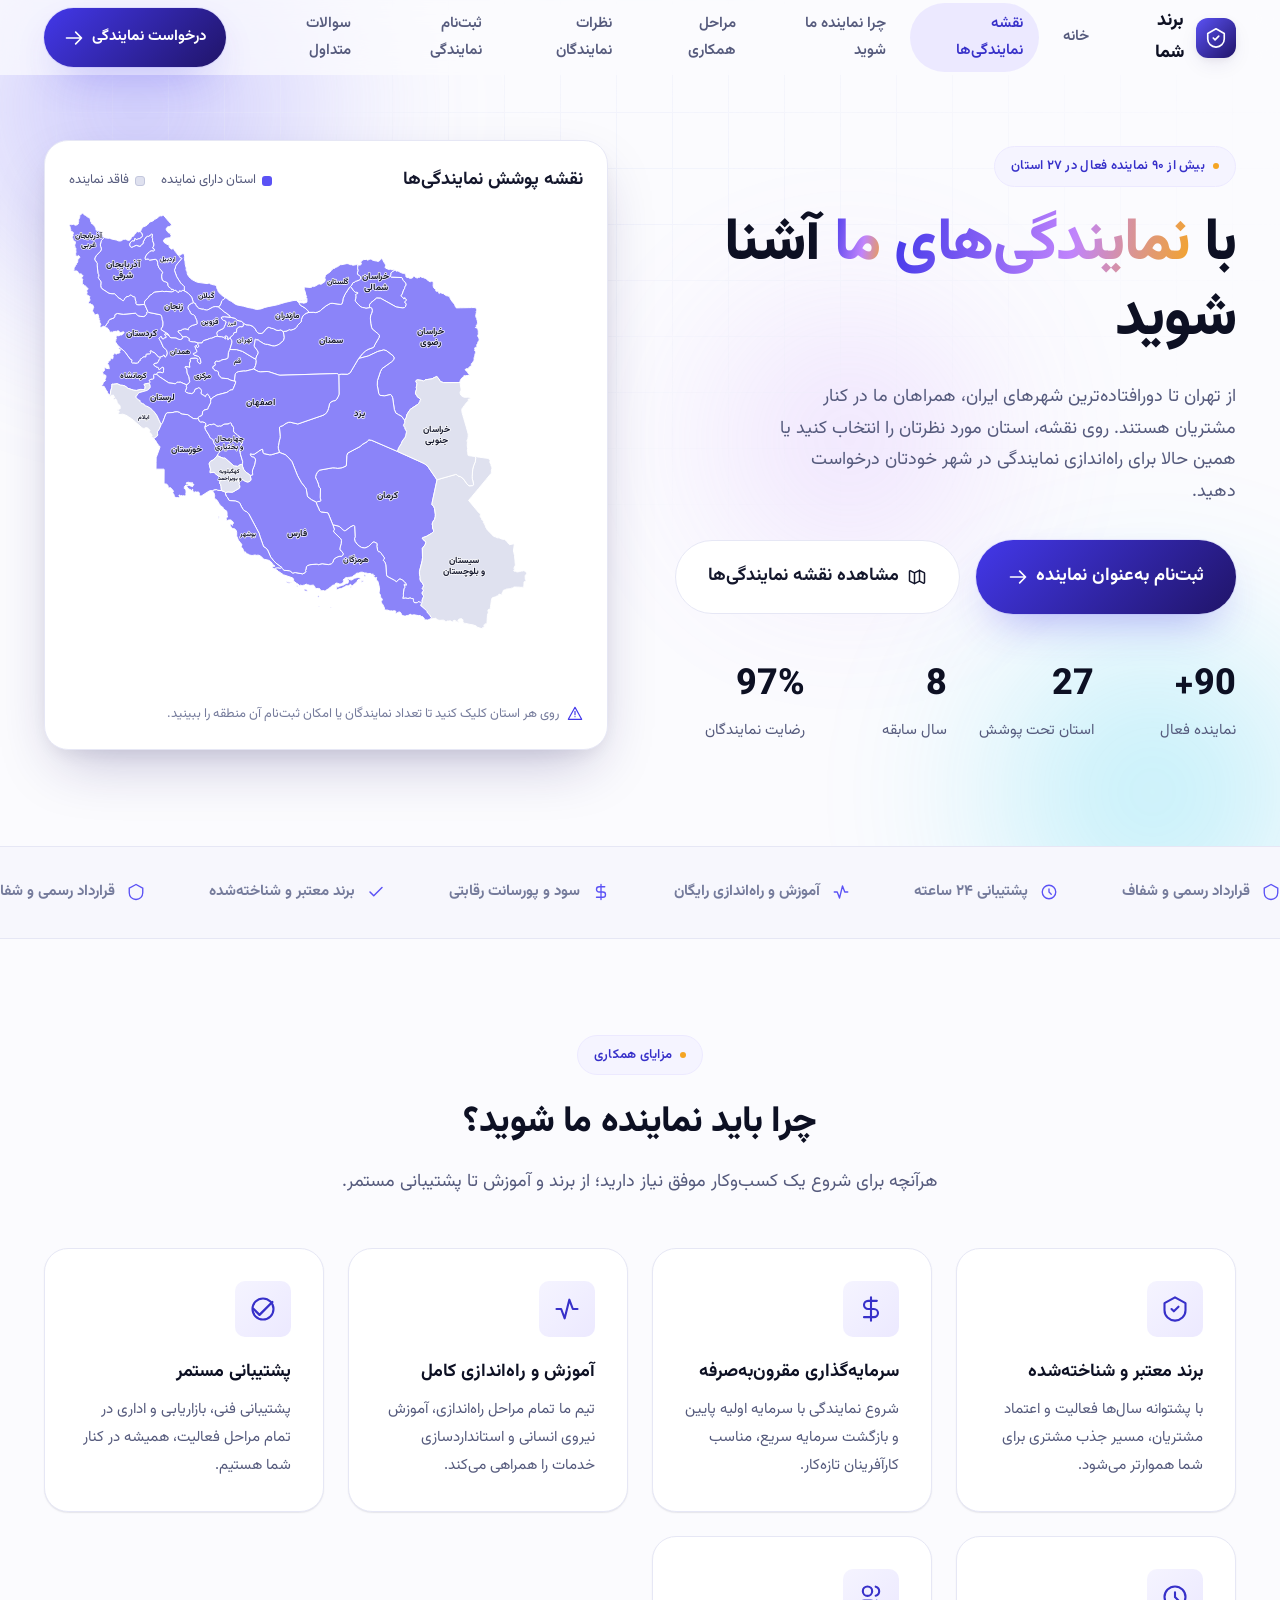
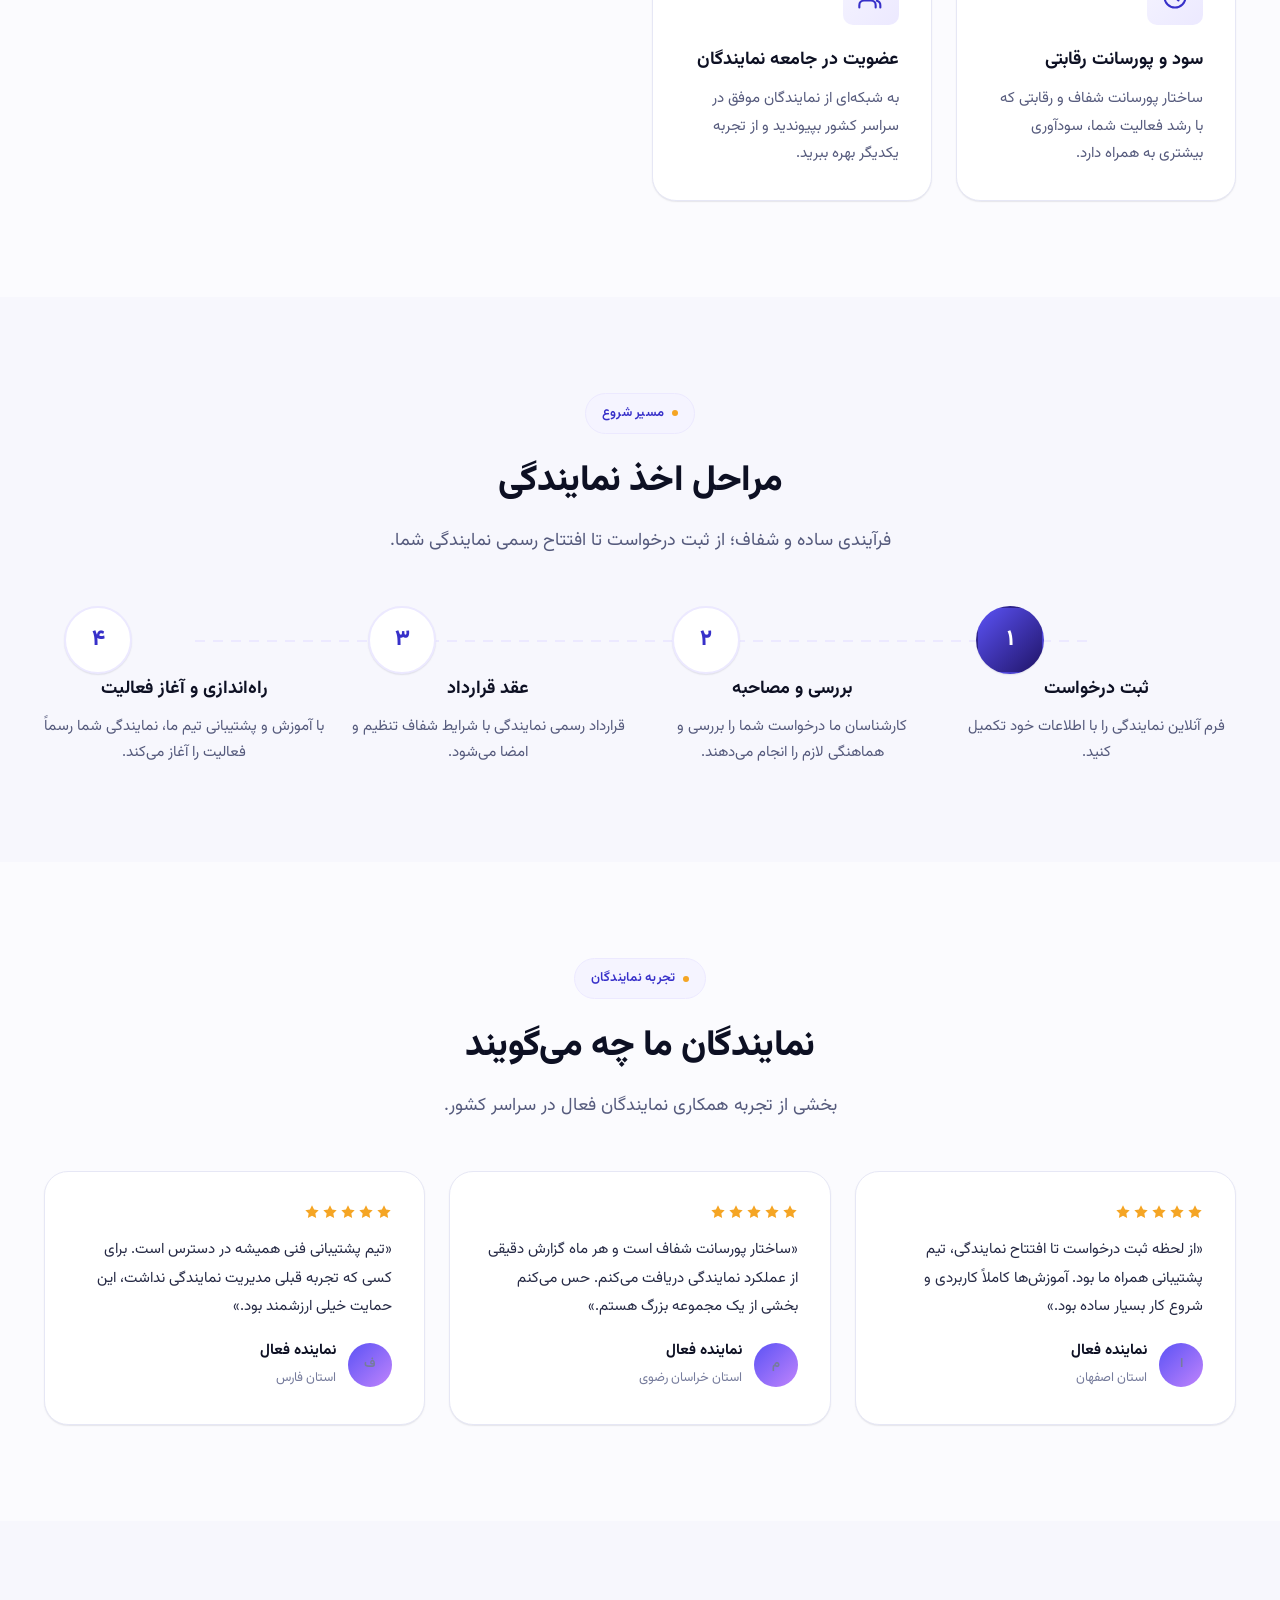
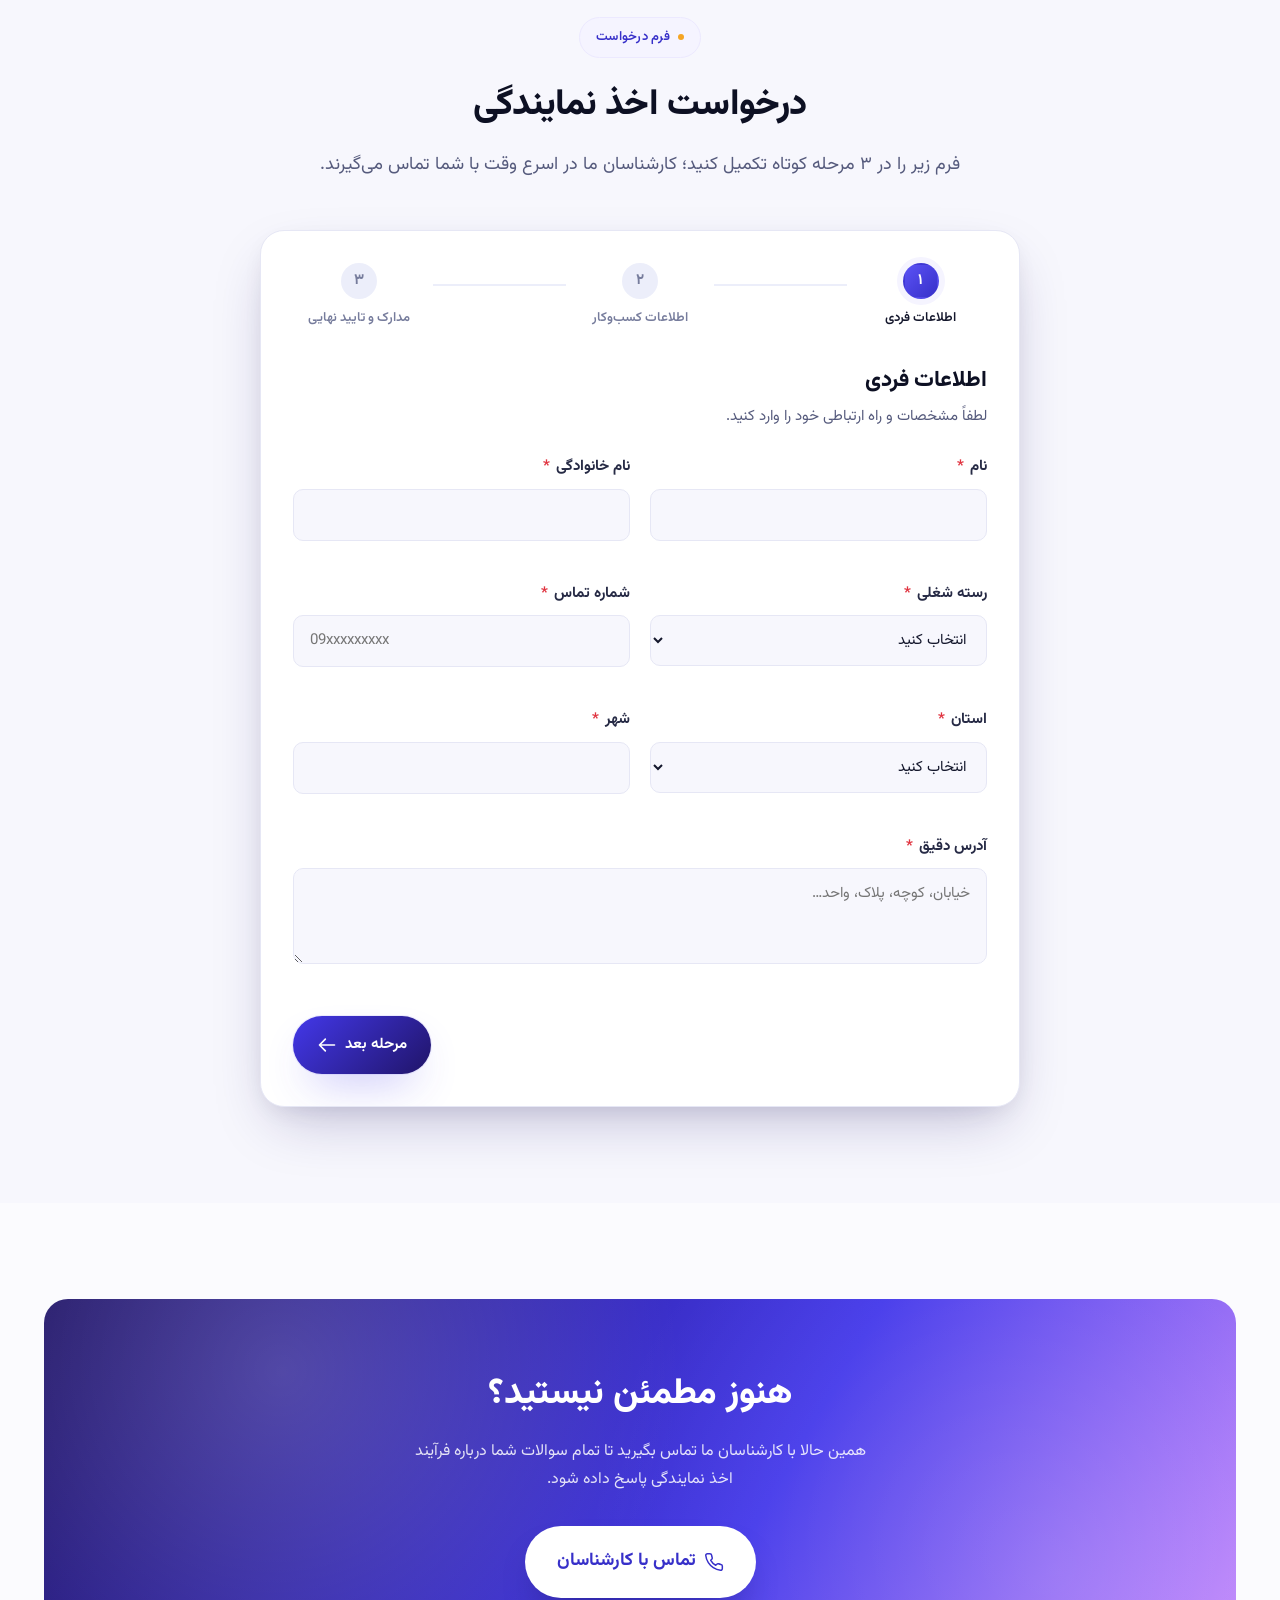
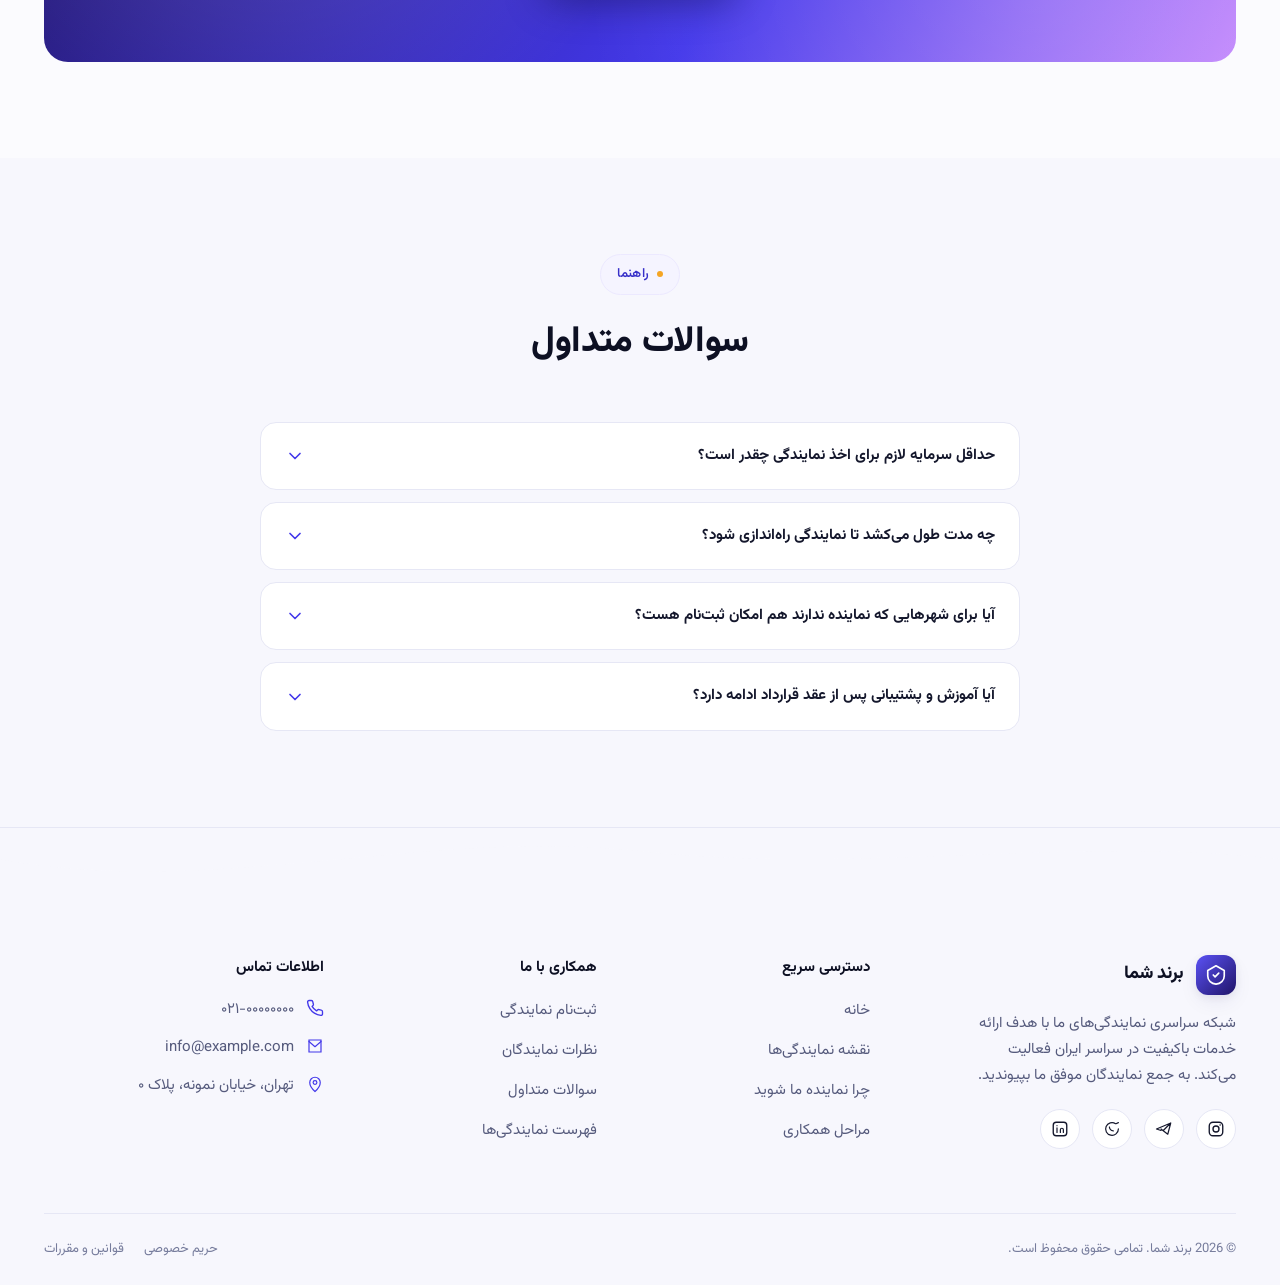
==== commit 281deab1: "fix: cache-bust CSS/JS assets to prevent stale map-tooltip bug on live host The map-tooltip "jumps"/" ====
--- a/index.html
+++ b/index.html
@@ -12,7 +12,7 @@
 <link rel="preconnect" href="https://fonts.gstatic.com" crossorigin>
 <link href="https://fonts.googleapis.com/css2?family=Vazirmatn:wght@100..900&display=swap" rel="stylesheet">
 
-<link rel="stylesheet" href="assets/css/style.css">
+<link rel="stylesheet" href="assets/css/style.css?v=1.1">
 <link rel="icon" href="data:image/svg+xml,%3Csvg xmlns='http://www.w3.org/2000/svg' viewBox='0 0 24 24'%3E%3Crect width='24' height='24' rx='6' fill='%234338ea'/%3E%3Cpath d='M7 12l3.5 3.5L17 8' stroke='white' stroke-width='2' fill='none' stroke-linecap='round' stroke-linejoin='round'/%3E%3C/svg%3E">
 </head>
 <body>
@@ -642,7 +642,7 @@
 </button>
 
 <script src="https://cdnjs.cloudflare.com/ajax/libs/gsap/3.12.5/gsap.min.js"></script>
-<script src="assets/js/provinces-data.js"></script>
+<script src="assets/js/provinces-data.js?v=1.1"></script>
 <script>
   // پر کردن گزینه‌های استان از همان دیتای نقشه، برای هماهنگی کامل فرم و نقشه
   document.addEventListener("DOMContentLoaded", function () {
@@ -660,6 +660,6 @@
     }
   });
 </script>
-<script src="assets/js/main.js"></script>
+<script src="assets/js/main.js?v=1.1"></script>
 </body>
 </html>
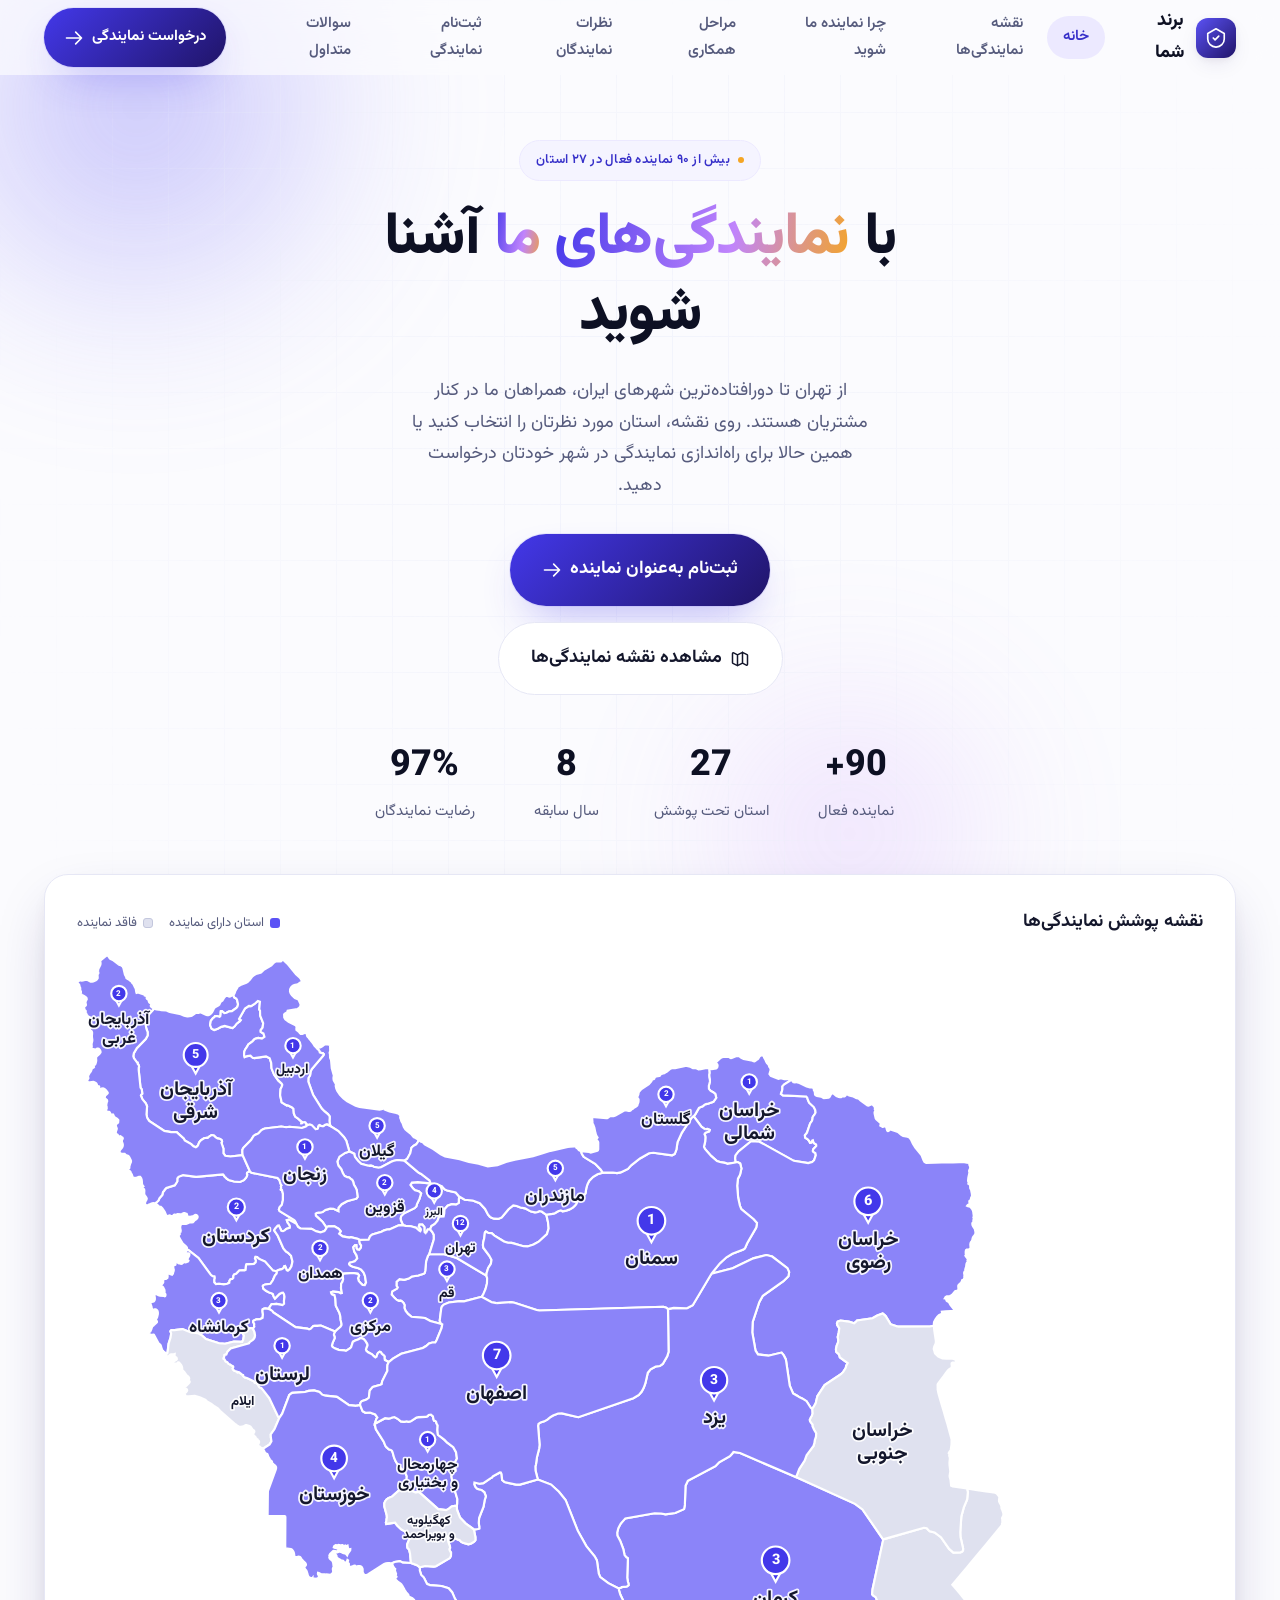
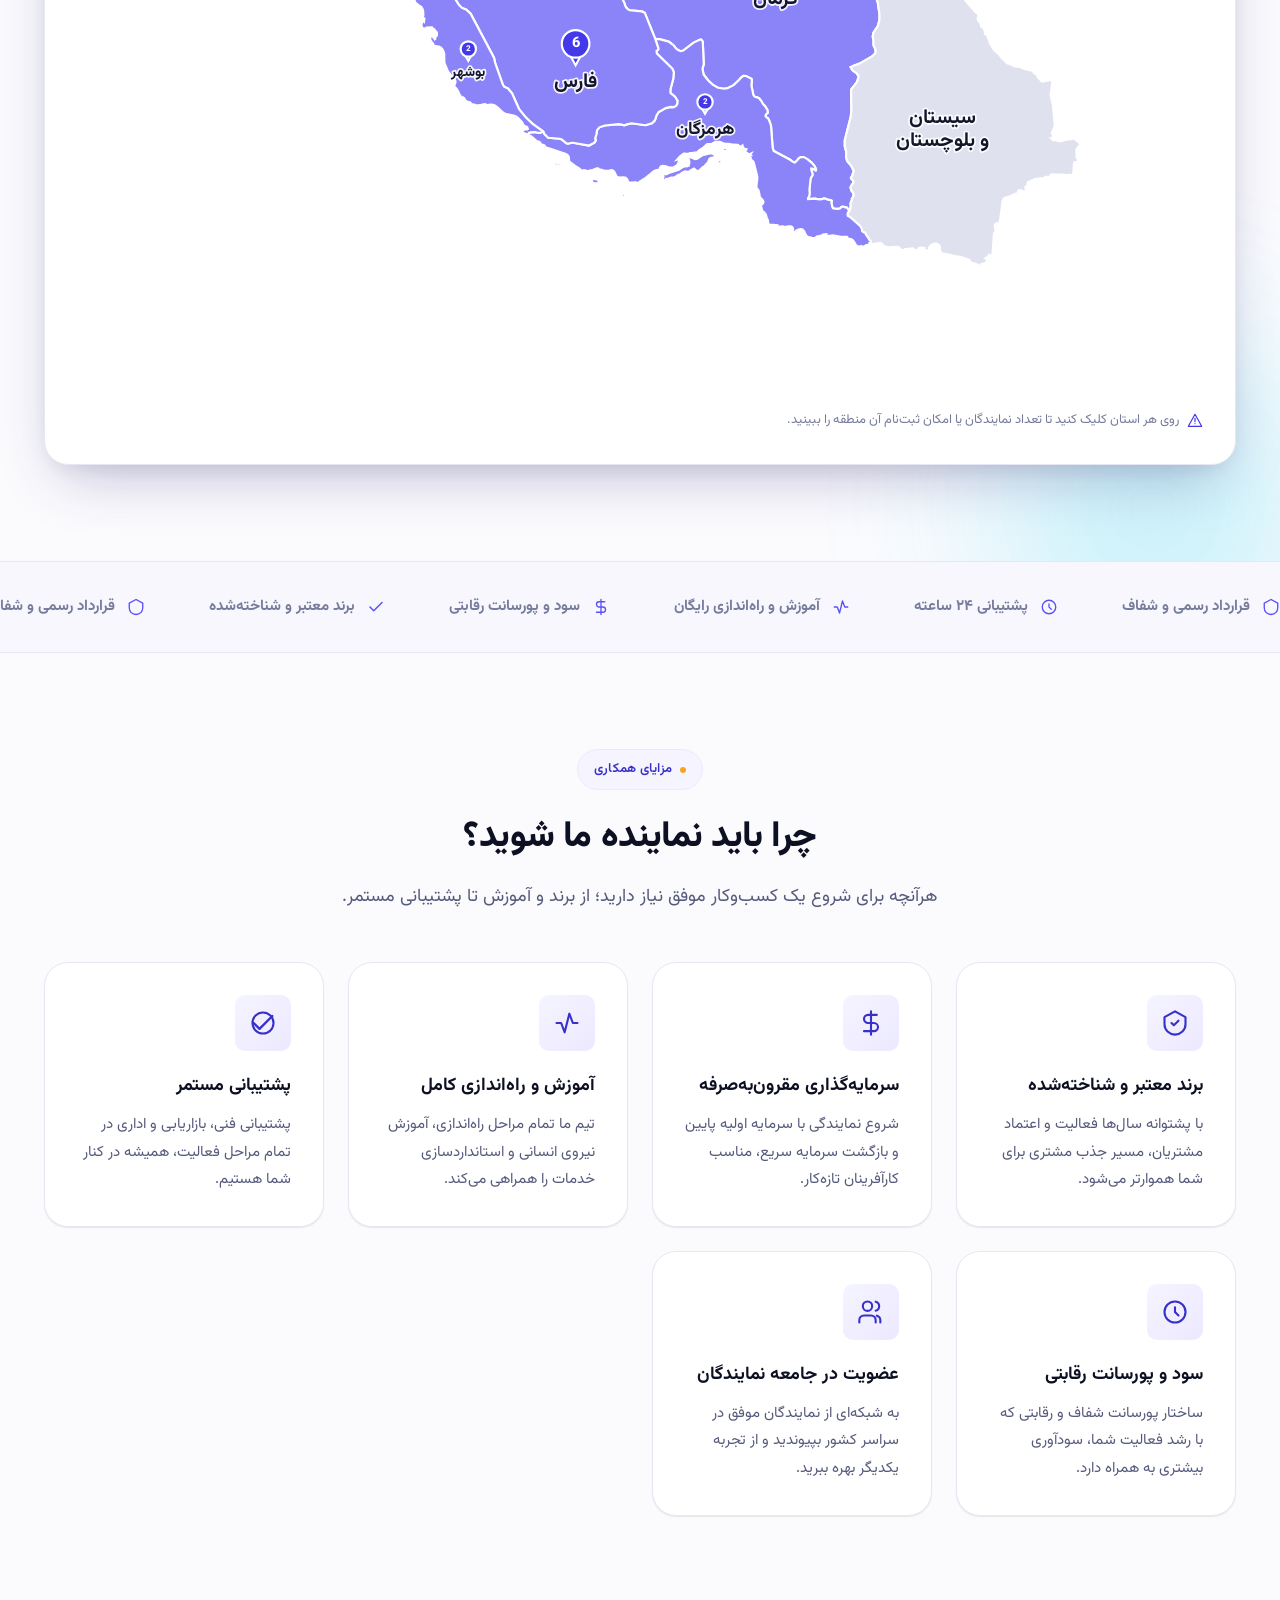
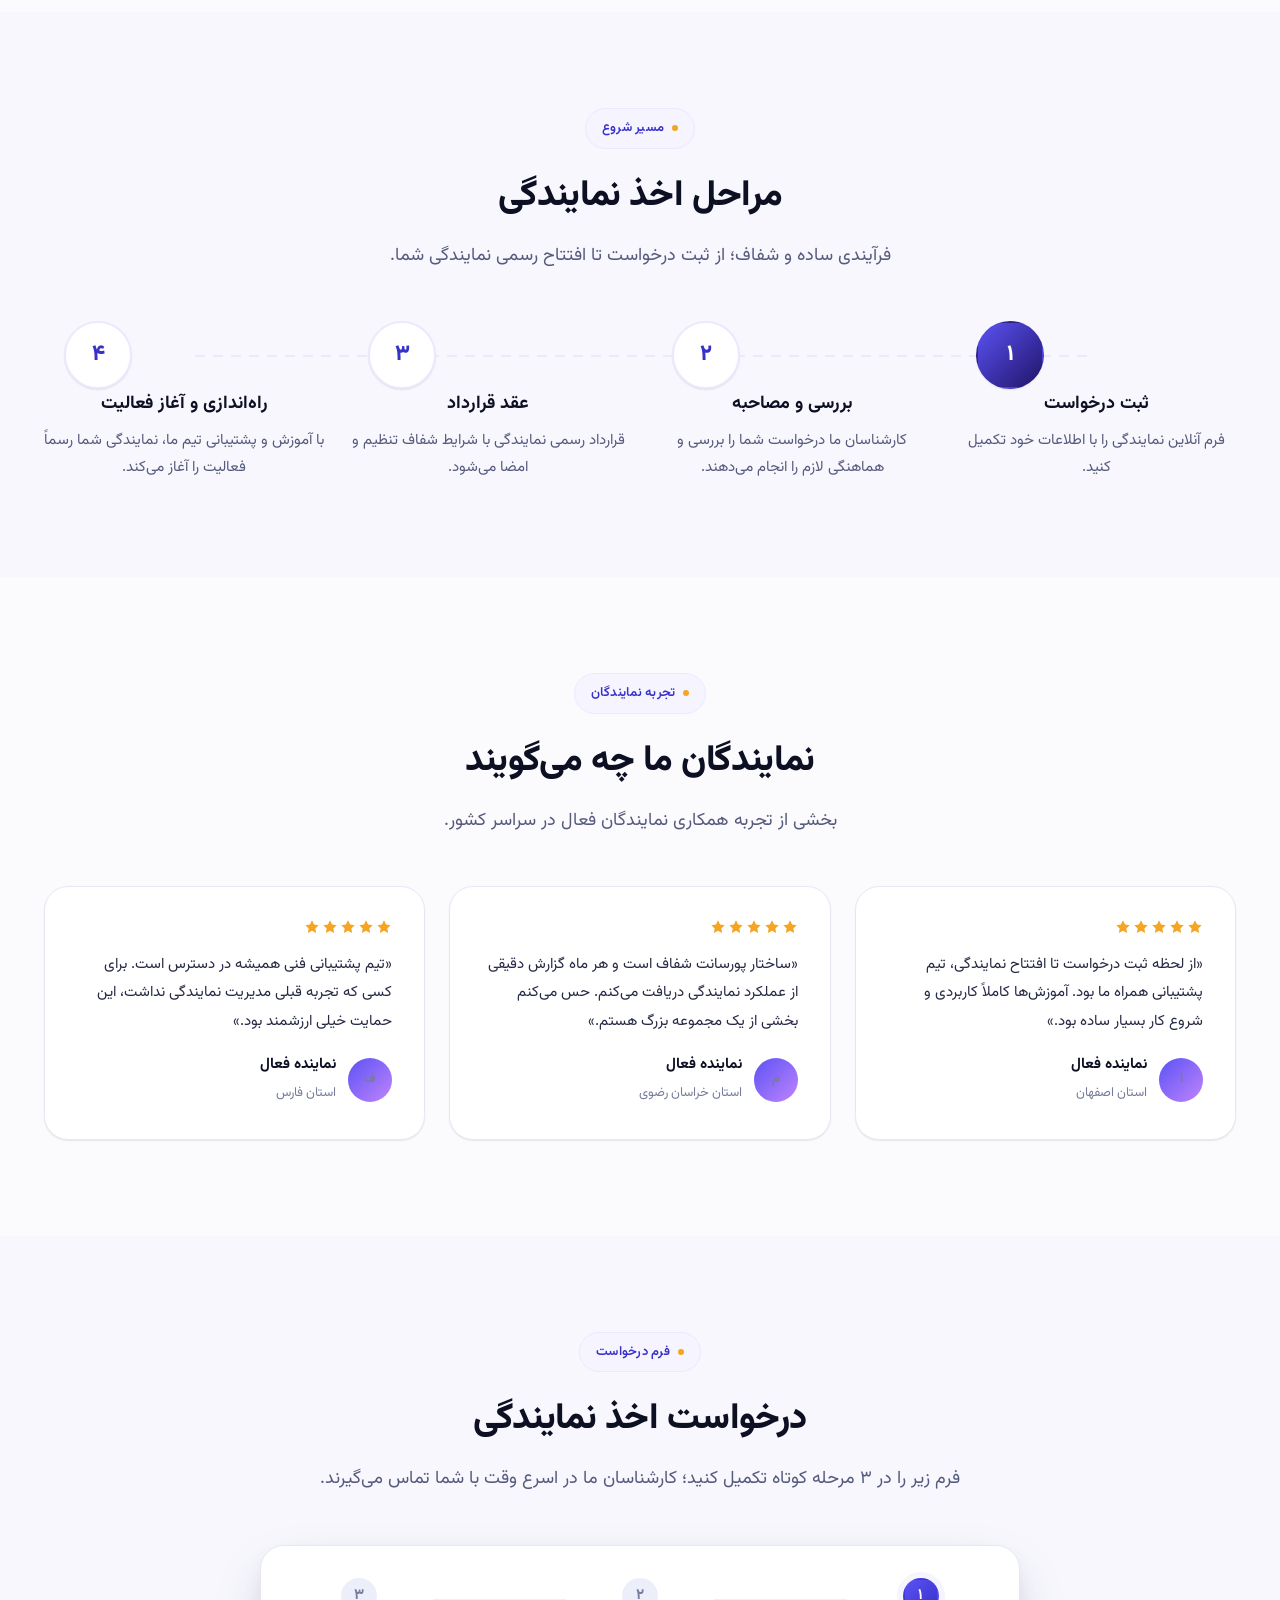
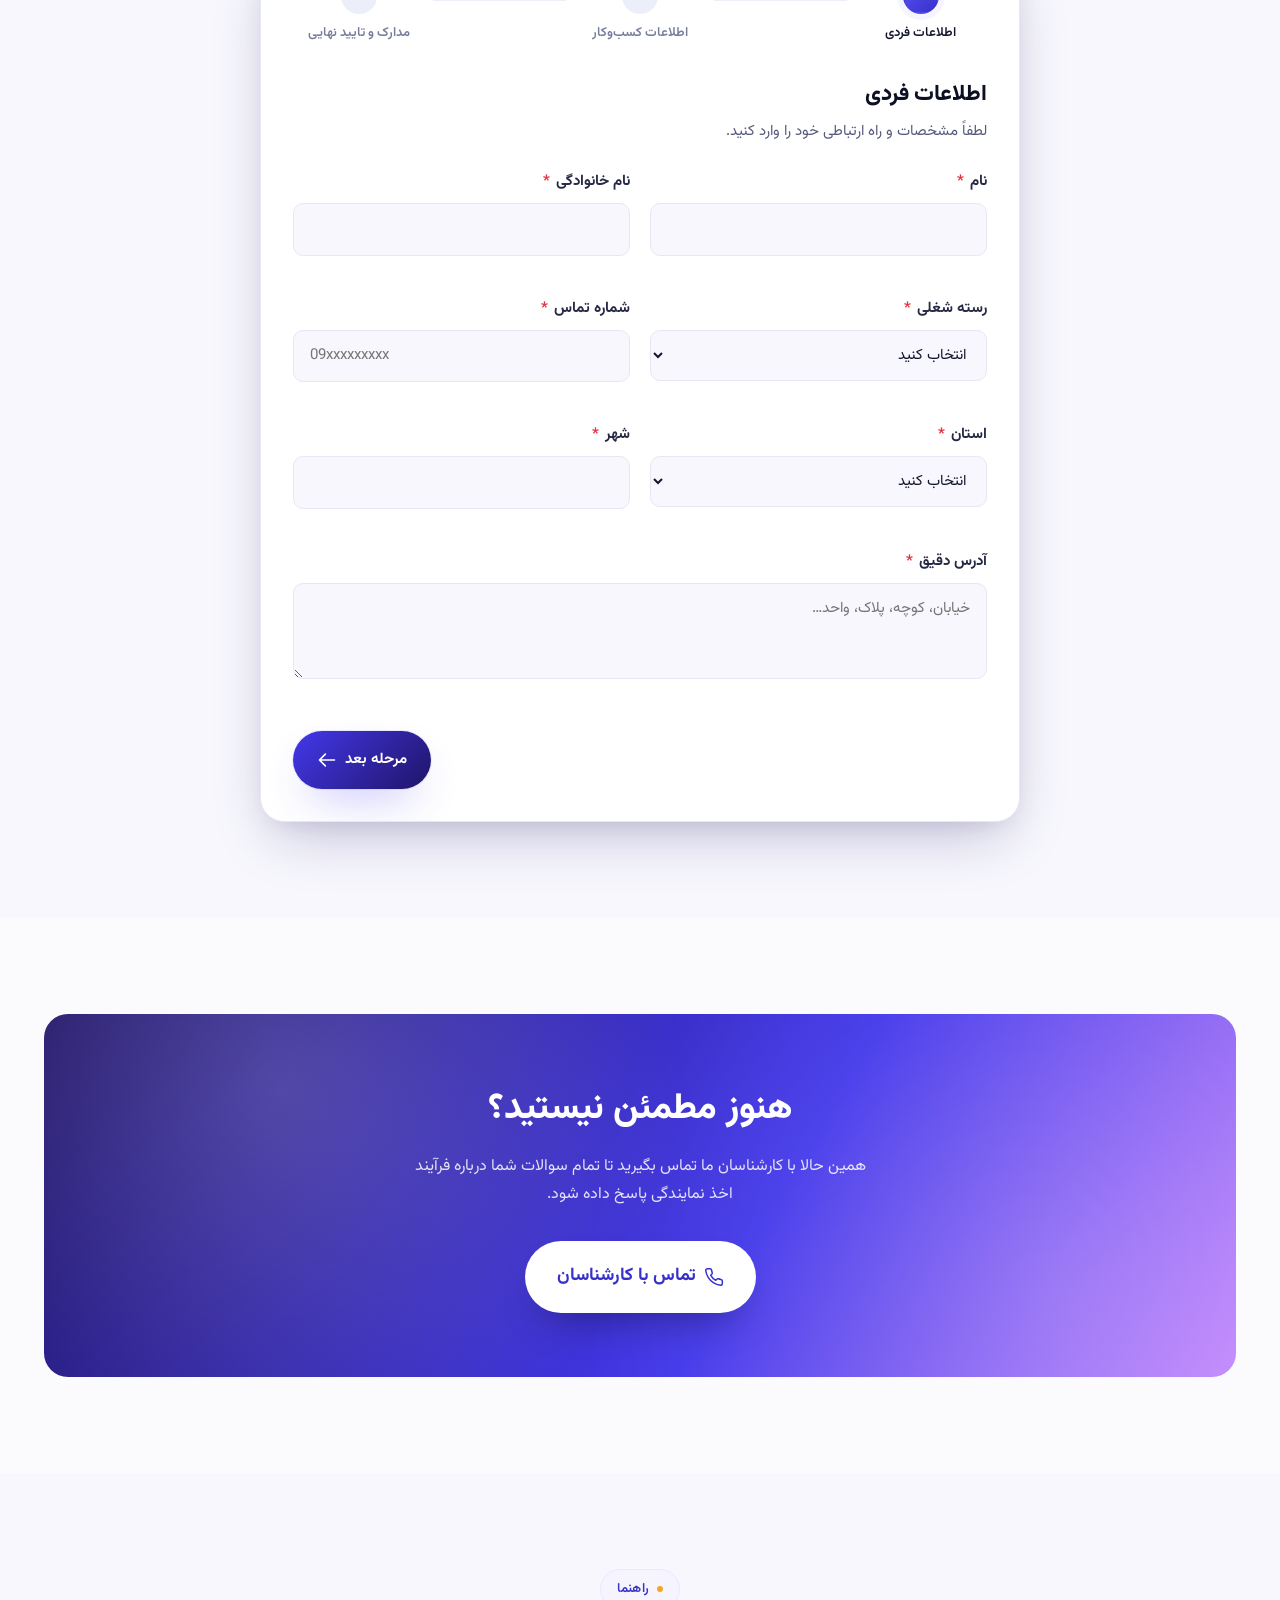
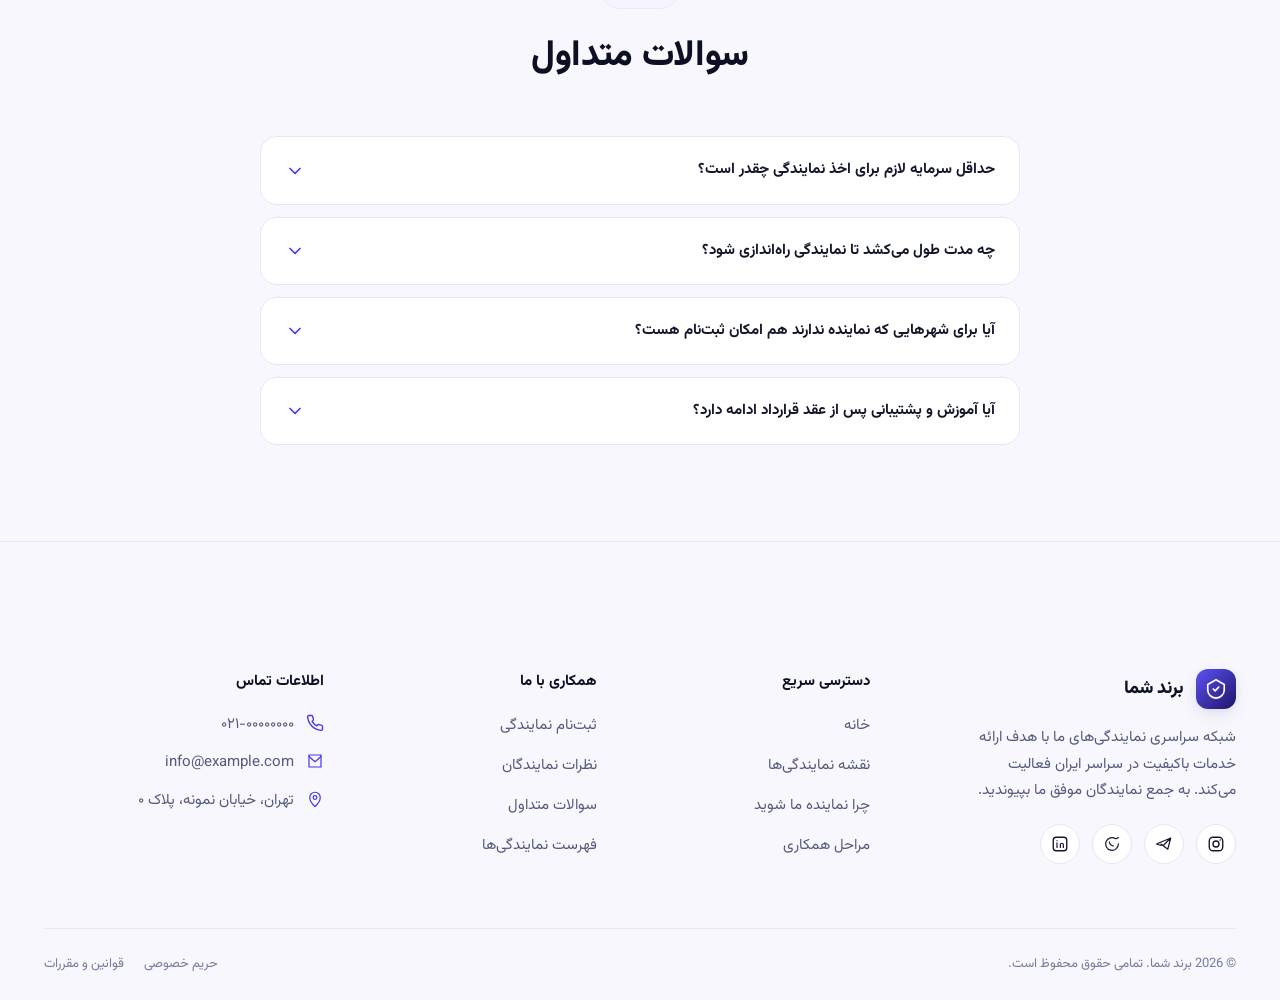
==== commit efacbc00: "feat: full-width hero map with per-province representative-count pins - Hero layout: text intro now " ====
--- a/index.html
+++ b/index.html
@@ -12,7 +12,7 @@
 <link rel="preconnect" href="https://fonts.gstatic.com" crossorigin>
 <link href="https://fonts.googleapis.com/css2?family=Vazirmatn:wght@100..900&display=swap" rel="stylesheet">
 
-<link rel="stylesheet" href="assets/css/style.css?v=1.1">
+<link rel="stylesheet" href="assets/css/style.css?v=1.2">
 <link rel="icon" href="data:image/svg+xml,%3Csvg xmlns='http://www.w3.org/2000/svg' viewBox='0 0 24 24'%3E%3Crect width='24' height='24' rx='6' fill='%234338ea'/%3E%3Cpath d='M7 12l3.5 3.5L17 8' stroke='white' stroke-width='2' fill='none' stroke-linecap='round' stroke-linejoin='round'/%3E%3C/svg%3E">
 </head>
 <body>
@@ -642,7 +642,7 @@
 </button>
 
 <script src="https://cdnjs.cloudflare.com/ajax/libs/gsap/3.12.5/gsap.min.js"></script>
-<script src="assets/js/provinces-data.js?v=1.1"></script>
+<script src="assets/js/provinces-data.js?v=1.2"></script>
 <script>
   // پر کردن گزینه‌های استان از همان دیتای نقشه، برای هماهنگی کامل فرم و نقشه
   document.addEventListener("DOMContentLoaded", function () {
@@ -660,6 +660,6 @@
     }
   });
 </script>
-<script src="assets/js/main.js?v=1.1"></script>
+<script src="assets/js/main.js?v=1.2"></script>
 </body>
 </html>
--- a/assets/css/style.css
+++ b/assets/css/style.css
@@ -264,12 +264,15 @@
   opacity: .55;
 }
 
+/* عنوان و توضیحات در یک ردیف بالا (وسط‌چین)، نقشه در ردیف بعدی با عرض کامل
+   و بزرگ‌تر — به‌جای چیدمان قبلیِ نصف‌نصفِ متن/نقشه کنار هم. */
 .hero .container {
-  display: flex; flex-direction: row; align-items: center; gap: var(--sp-16);
-}
-/* در جهت راست‌چین، اولین آیتم DOM سمت راست قرار می‌گیرد */
-.hero-copy { flex: 1 1 480px; min-width: 0; }
-.hero-map-wrap { flex: 1 1 480px; min-width: 0; }
+  display: flex; flex-direction: column; align-items: center; gap: var(--sp-12);
+}
+.hero-copy { flex: none; width: 100%; max-width: 62ch; text-align: center; }
+.hero-map-wrap { flex: none; width: 100%; min-width: 0; }
+.hero-actions, .hero-stats { justify-content: center; }
+.hero-lead { margin-inline: auto; }
 
 .hero-title {
   font-size: clamp(2.1rem, 1.3rem + 3vw, var(--fs-4xl));
@@ -295,7 +298,8 @@
 /* --- Map card --- */
 .map-card {
   position: relative; background: var(--surface); border: 1px solid var(--border);
-  border-radius: var(--radius-lg); padding: var(--sp-6); box-shadow: var(--shadow-lg);
+  border-radius: var(--radius-lg); padding: var(--sp-8); box-shadow: var(--shadow-lg);
+  width: 100%;
 }
 .map-card-head { display: flex; align-items: center; justify-content: space-between; margin-bottom: var(--sp-4); gap: var(--sp-3); }
 .map-card-head h2 { font-size: var(--fs-md); font-weight: 700; color: var(--ink-900); }
@@ -348,6 +352,28 @@
   user-select: none;
 }
 
+/* Numbered "pin" markers — one per province with an active representative,
+   showing its count at a glance (see addProvinceMarkers in main.js). Sits
+   above the name label, both drawn as a group so the load-in bounce
+   animation scales from the pin's tip (its "planted" point on the map). */
+#iranMap .map-pins { pointer-events: none; }
+#iranMap .map-pin { transform-box: fill-box; transform-origin: center; }
+#iranMap .map-pin-head {
+  fill: var(--brand-600);
+  stroke: #fff;
+  stroke-width: 1.4px;
+}
+#iranMap .map-pin-tail { fill: var(--brand-600); }
+#iranMap .map-pin-count {
+  font-family: var(--font-fa);
+  font-weight: 800;
+  fill: #fff;
+  text-anchor: middle;
+  dominant-baseline: central;
+  font-variant-numeric: tabular-nums;
+  user-select: none;
+}
+
 .map-note { display: flex; align-items: center; gap: var(--sp-2); margin-top: var(--sp-4); color: var(--ink-500); font-size: var(--fs-xs); }
 .map-note svg { width: 16px; height: 16px; flex: none; color: var(--brand-600); }
 
@@ -757,12 +783,8 @@
   .nav-toggle { display: inline-flex; }
   .header-cta .btn span { display: none; }
 
-  .hero .container { flex-direction: column; }
-  .hero-copy, .hero-map-wrap { flex: 1 1 auto; width: 100%; }
-  .hero-title, .hero-lead, .hero-actions, .hero-stats { text-align: center; }
-  .hero-lead { margin-inline: auto; }
-  .hero-actions { justify-content: center; }
-  .hero-stats { justify-content: center; }
+  /* چیدمان ستون/وسط‌چین هیرو دیگر اینجا نیست — از این پس پیش‌فرض همه‌ی
+     اندازه‌هاست (نقشه در ردیف کامل، متن بالای آن)، نه فقط موبایل. */
 
   .process-list { grid-template-columns: 1fr 1fr; }
   .process-list::before { display: none; }
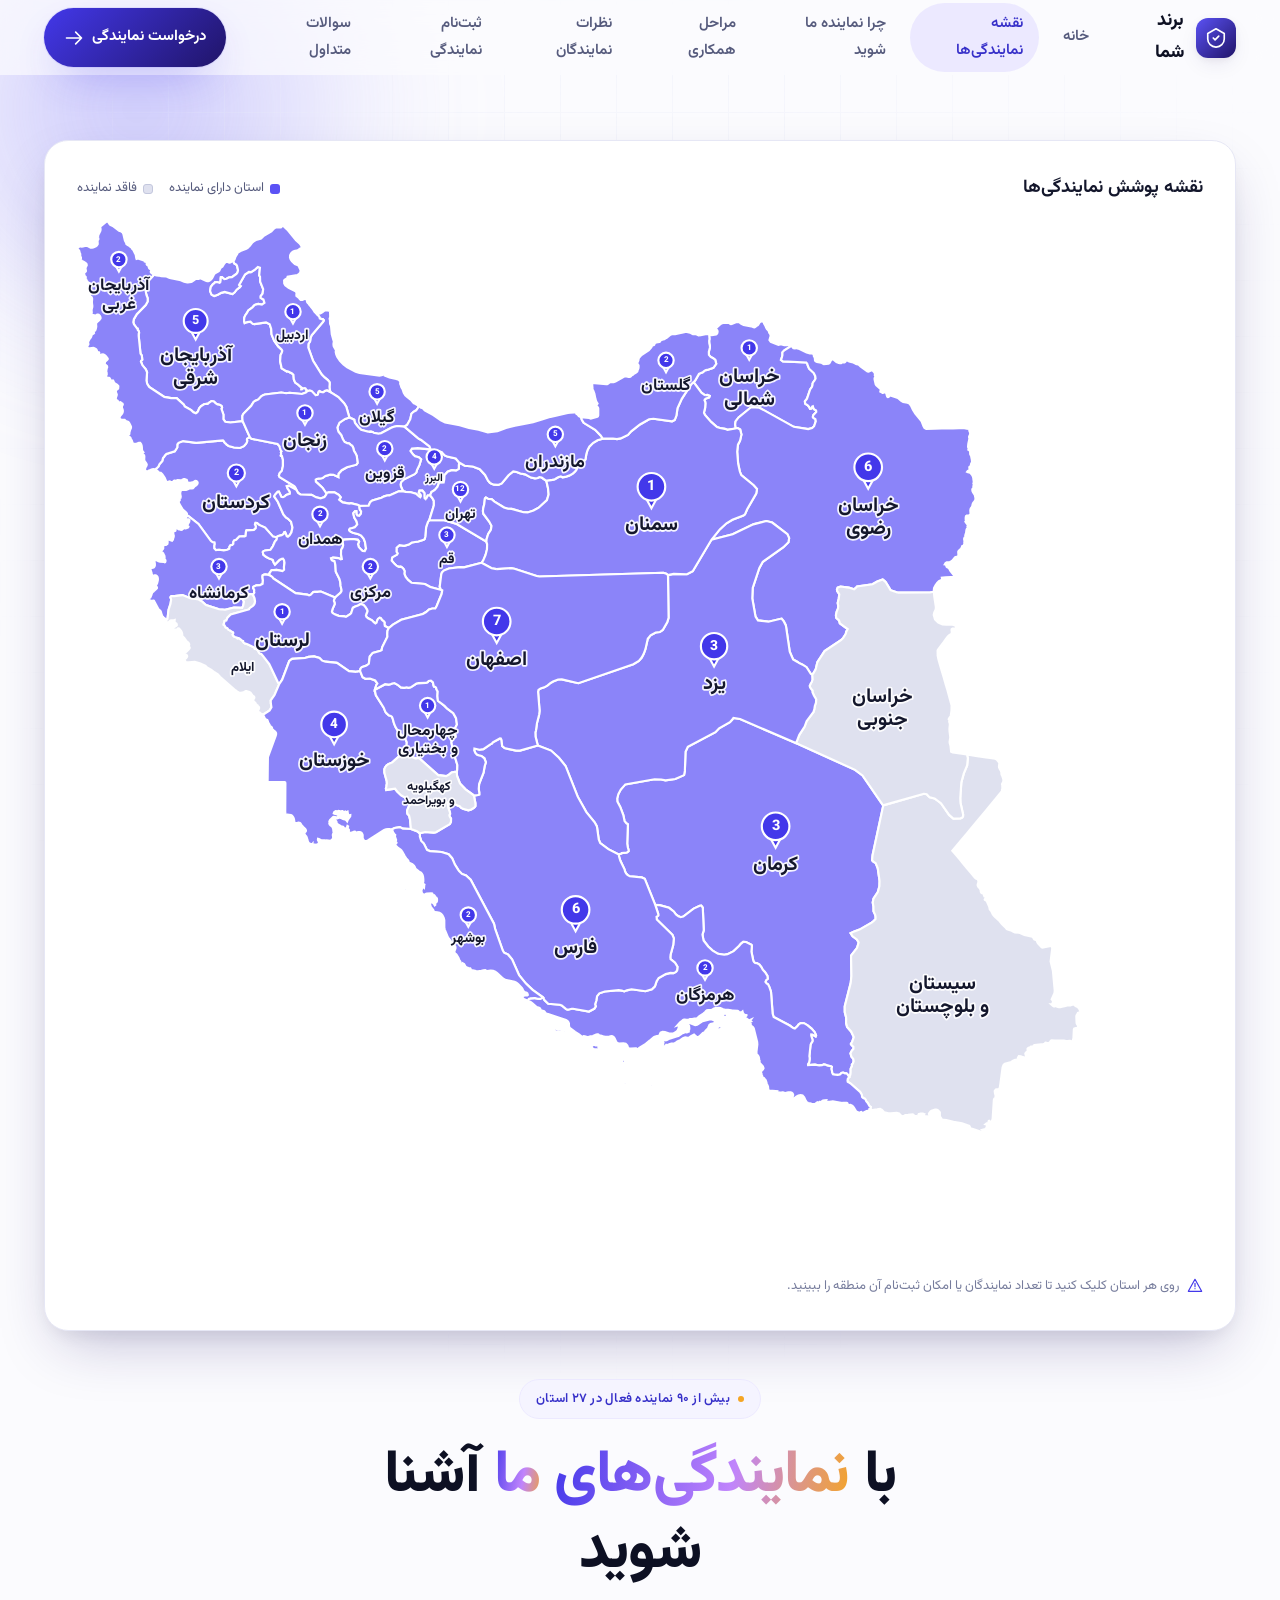
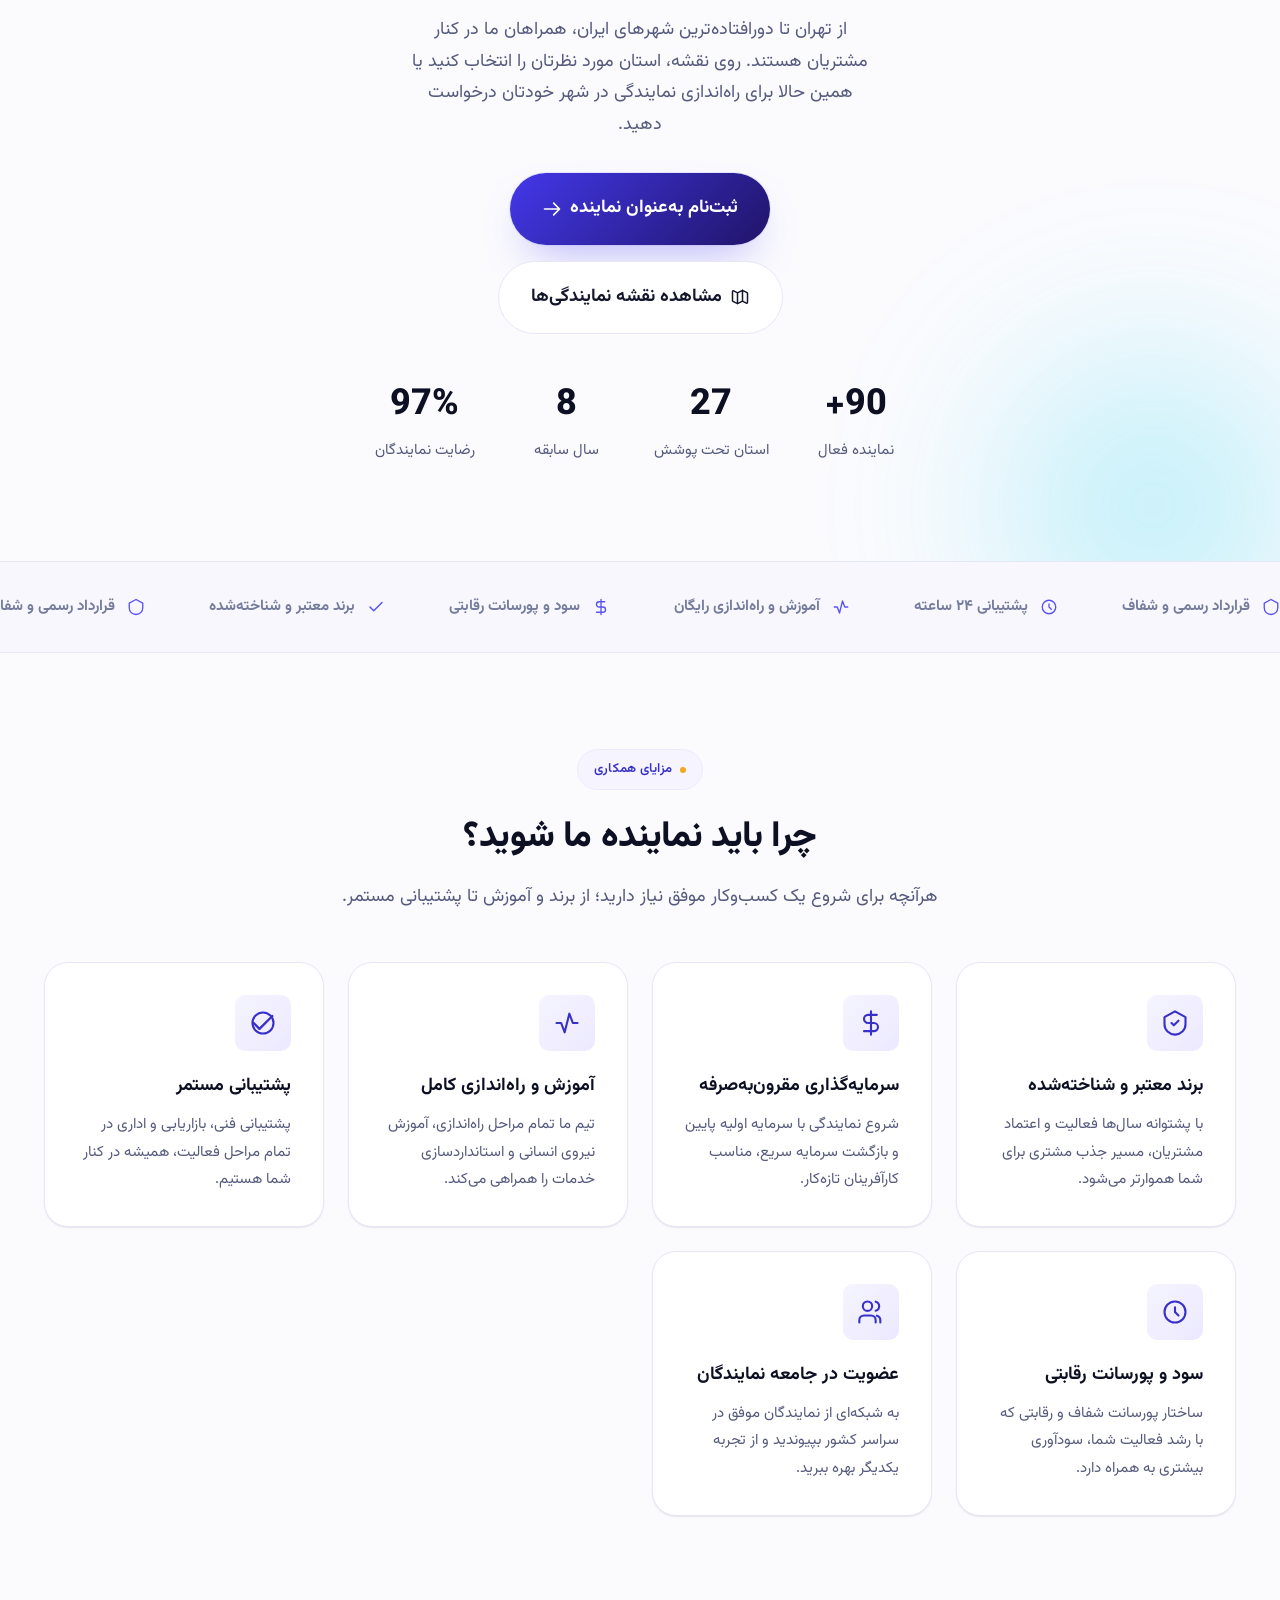
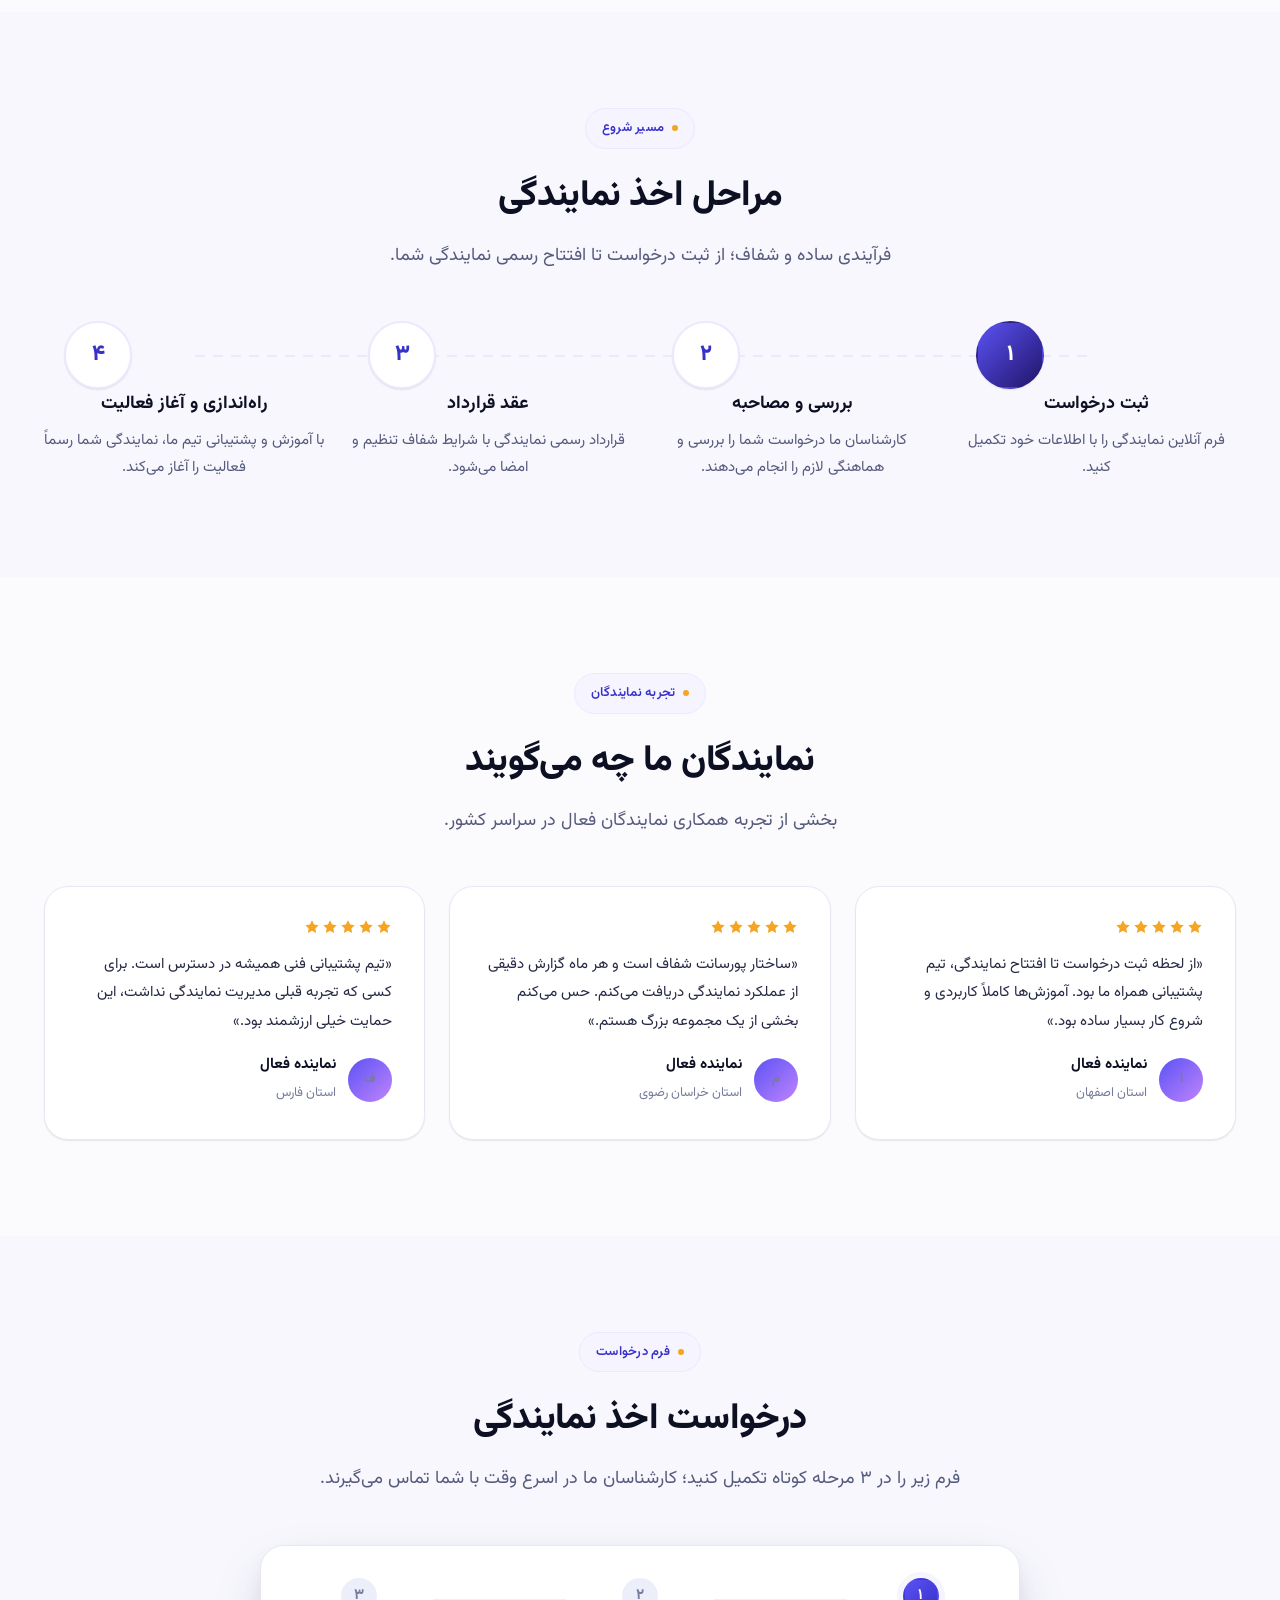
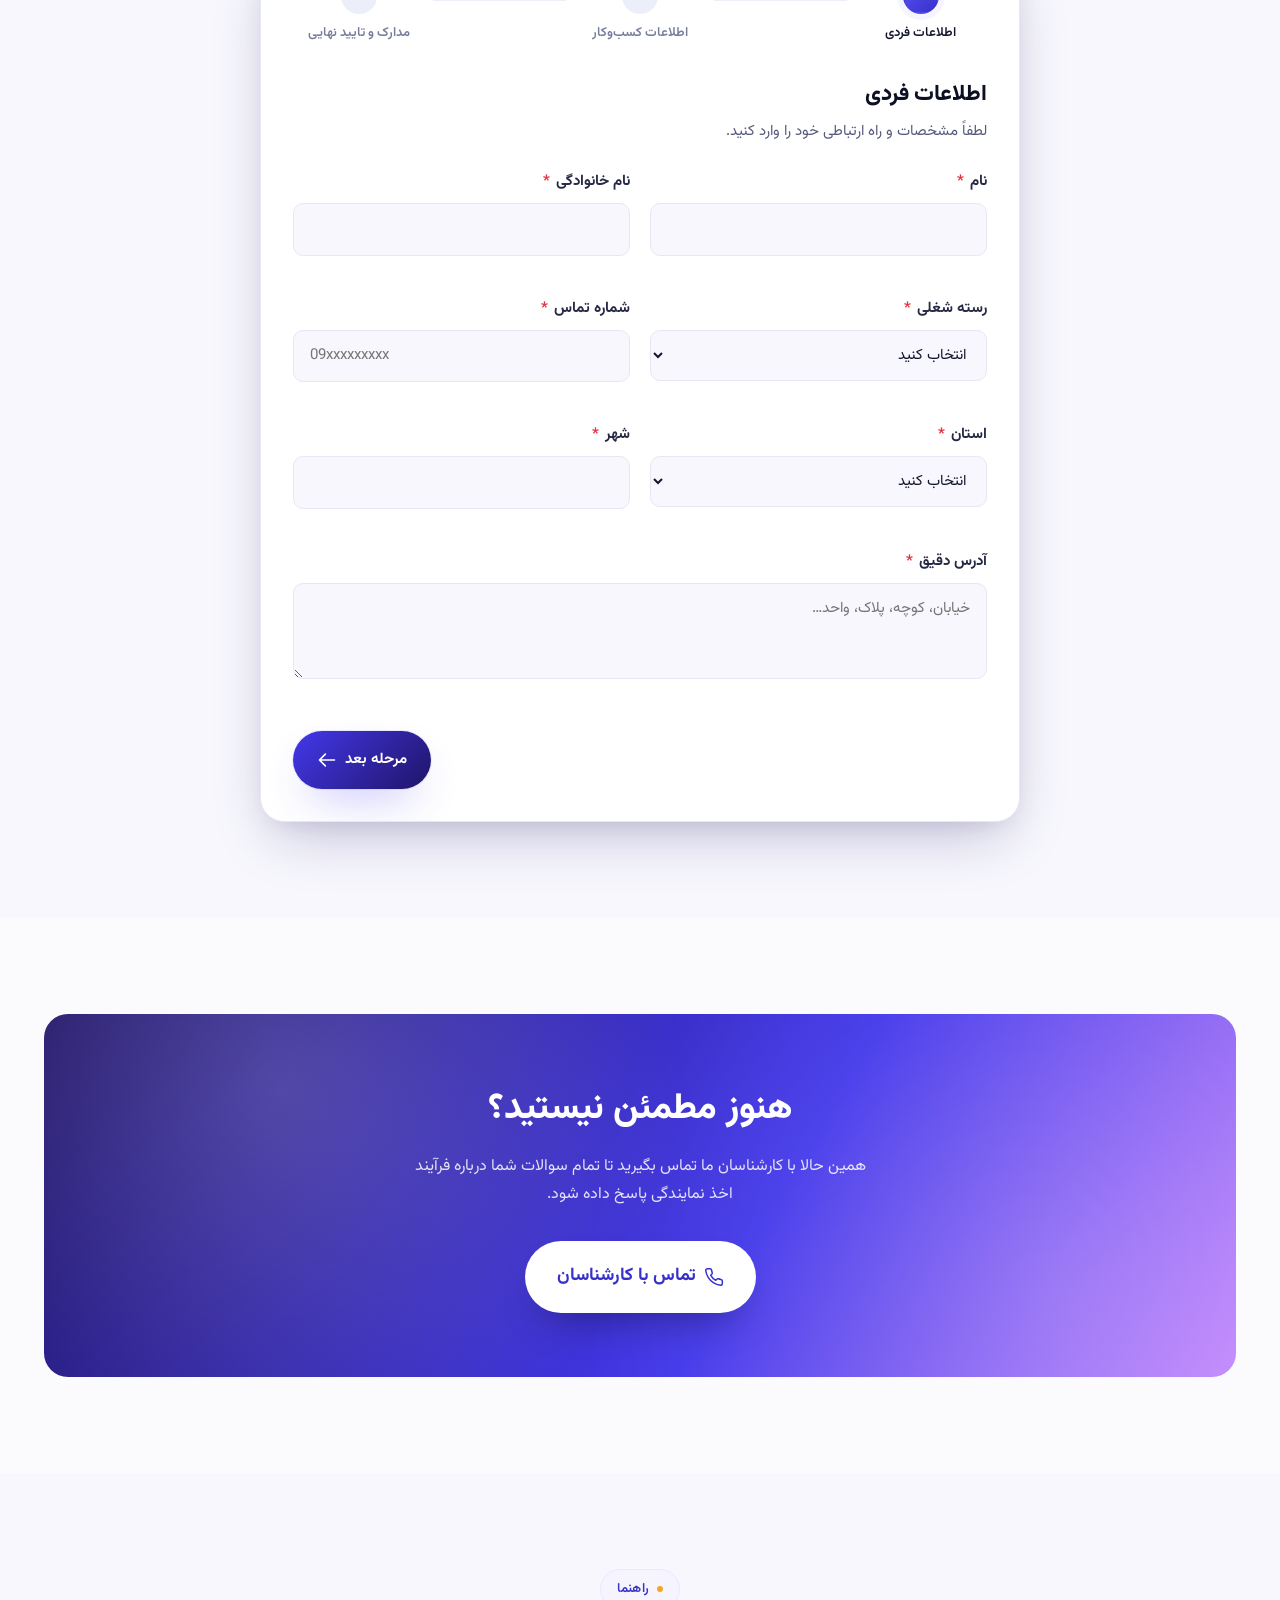
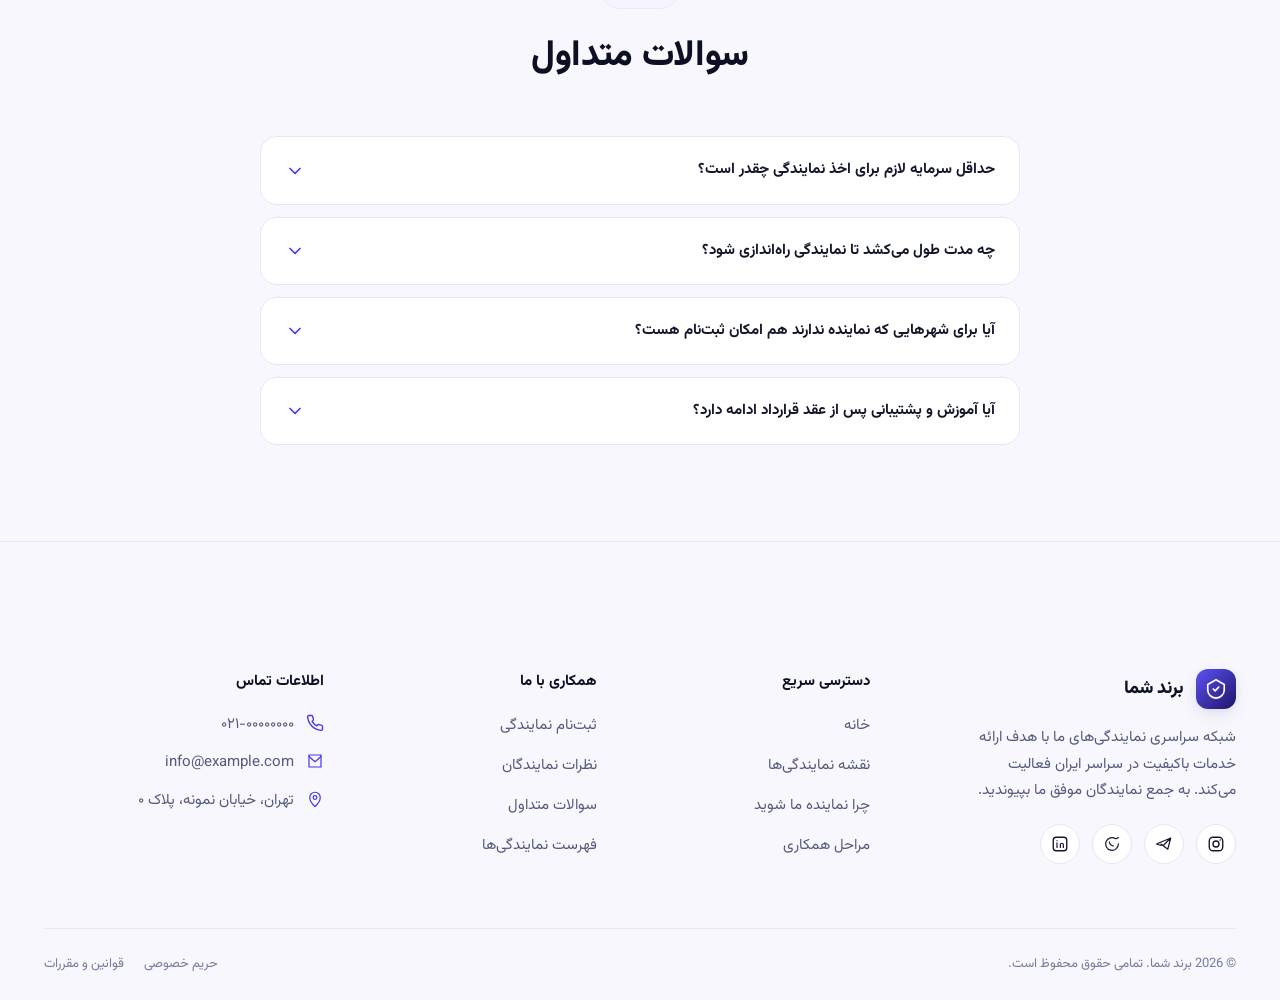
==== commit 11ae79ef: "feat: put the map before the intro text in the hero section Reordered the hero's two blocks in index" ====
--- a/index.html
+++ b/index.html
@@ -12,7 +12,7 @@
 <link rel="preconnect" href="https://fonts.gstatic.com" crossorigin>
 <link href="https://fonts.googleapis.com/css2?family=Vazirmatn:wght@100..900&display=swap" rel="stylesheet">
 
-<link rel="stylesheet" href="assets/css/style.css?v=1.2">
+<link rel="stylesheet" href="assets/css/style.css?v=1.3">
 <link rel="icon" href="data:image/svg+xml,%3Csvg xmlns='http://www.w3.org/2000/svg' viewBox='0 0 24 24'%3E%3Crect width='24' height='24' rx='6' fill='%234338ea'/%3E%3Cpath d='M7 12l3.5 3.5L17 8' stroke='white' stroke-width='2' fill='none' stroke-linecap='round' stroke-linejoin='round'/%3E%3C/svg%3E">
 </head>
 <body>
@@ -59,7 +59,7 @@
 <main id="main">
 
   <!-- =======================================================
-       HERO — راست: متن | چپ: نقشه ایران
+       HERO — بالا: نقشه ایران (تمام‌عرض) | پایین: متن و آمار
   ======================================================= -->
   <section class="hero" id="hero">
     <div class="hero-bg" aria-hidden="true">
@@ -70,7 +70,32 @@
     </div>
 
     <div class="container">
-      <!-- ستون راست: عنوان -->
+      <!-- نقشه: اول (بلافاصله زیر منو) -->
+      <div class="hero-map-wrap" id="map">
+        <div class="map-card">
+          <div class="map-card-head">
+            <h2>نقشه پوشش نمایندگی‌ها</h2>
+            <div class="map-legend">
+              <span class="lg-item active"><i></i> استان دارای نماینده</span>
+              <span class="lg-item empty"><i></i> فاقد نماینده</span>
+            </div>
+          </div>
+
+          <div class="iran-map-figure">
+            <div id="iranMap" aria-busy="true">
+              <p style="padding:3rem 0;text-align:center;color:var(--ink-500);font-size:.875rem">در حال بارگذاری نقشه…</p>
+            </div>
+            <div class="map-tooltip" id="mapTooltip" role="status" aria-live="polite"></div>
+          </div>
+
+          <p class="map-note">
+            <svg viewBox="0 0 24 24" fill="none" aria-hidden="true"><path d="M12 8v5m0 3h.01M12 2 2 20h20L12 2Z" stroke="currentColor" stroke-width="1.8" stroke-linecap="round" stroke-linejoin="round"/></svg>
+            روی هر استان کلیک کنید تا تعداد نمایندگان یا امکان ثبت‌نام آن منطقه را ببینید.
+          </p>
+        </div>
+      </div>
+
+      <!-- عنوان و توضیحات: بعد از نقشه -->
       <div class="hero-copy">
         <span class="eyebrow" data-hero-fade><span class="dot"></span> بیش از ۹۰ نماینده فعال در ۲۷ استان</span>
 
@@ -104,31 +129,6 @@
           <div class="stat"><b data-count="27" data-suffix="">0</b><span>استان تحت پوشش</span></div>
           <div class="stat"><b data-count="8" data-suffix="">0</b><span>سال سابقه</span></div>
           <div class="stat"><b data-count="97" data-suffix="%">0</b><span>رضایت نمایندگان</span></div>
-        </div>
-      </div>
-
-      <!-- ستون چپ: نقشه -->
-      <div class="hero-map-wrap" id="map">
-        <div class="map-card">
-          <div class="map-card-head">
-            <h2>نقشه پوشش نمایندگی‌ها</h2>
-            <div class="map-legend">
-              <span class="lg-item active"><i></i> استان دارای نماینده</span>
-              <span class="lg-item empty"><i></i> فاقد نماینده</span>
-            </div>
-          </div>
-
-          <div class="iran-map-figure">
-            <div id="iranMap" aria-busy="true">
-              <p style="padding:3rem 0;text-align:center;color:var(--ink-500);font-size:.875rem">در حال بارگذاری نقشه…</p>
-            </div>
-            <div class="map-tooltip" id="mapTooltip" role="status" aria-live="polite"></div>
-          </div>
-
-          <p class="map-note">
-            <svg viewBox="0 0 24 24" fill="none" aria-hidden="true"><path d="M12 8v5m0 3h.01M12 2 2 20h20L12 2Z" stroke="currentColor" stroke-width="1.8" stroke-linecap="round" stroke-linejoin="round"/></svg>
-            روی هر استان کلیک کنید تا تعداد نمایندگان یا امکان ثبت‌نام آن منطقه را ببینید.
-          </p>
         </div>
       </div>
     </div>
@@ -642,7 +642,7 @@
 </button>
 
 <script src="https://cdnjs.cloudflare.com/ajax/libs/gsap/3.12.5/gsap.min.js"></script>
-<script src="assets/js/provinces-data.js?v=1.2"></script>
+<script src="assets/js/provinces-data.js?v=1.3"></script>
 <script>
   // پر کردن گزینه‌های استان از همان دیتای نقشه، برای هماهنگی کامل فرم و نقشه
   document.addEventListener("DOMContentLoaded", function () {
@@ -660,6 +660,6 @@
     }
   });
 </script>
-<script src="assets/js/main.js?v=1.2"></script>
+<script src="assets/js/main.js?v=1.3"></script>
 </body>
 </html>
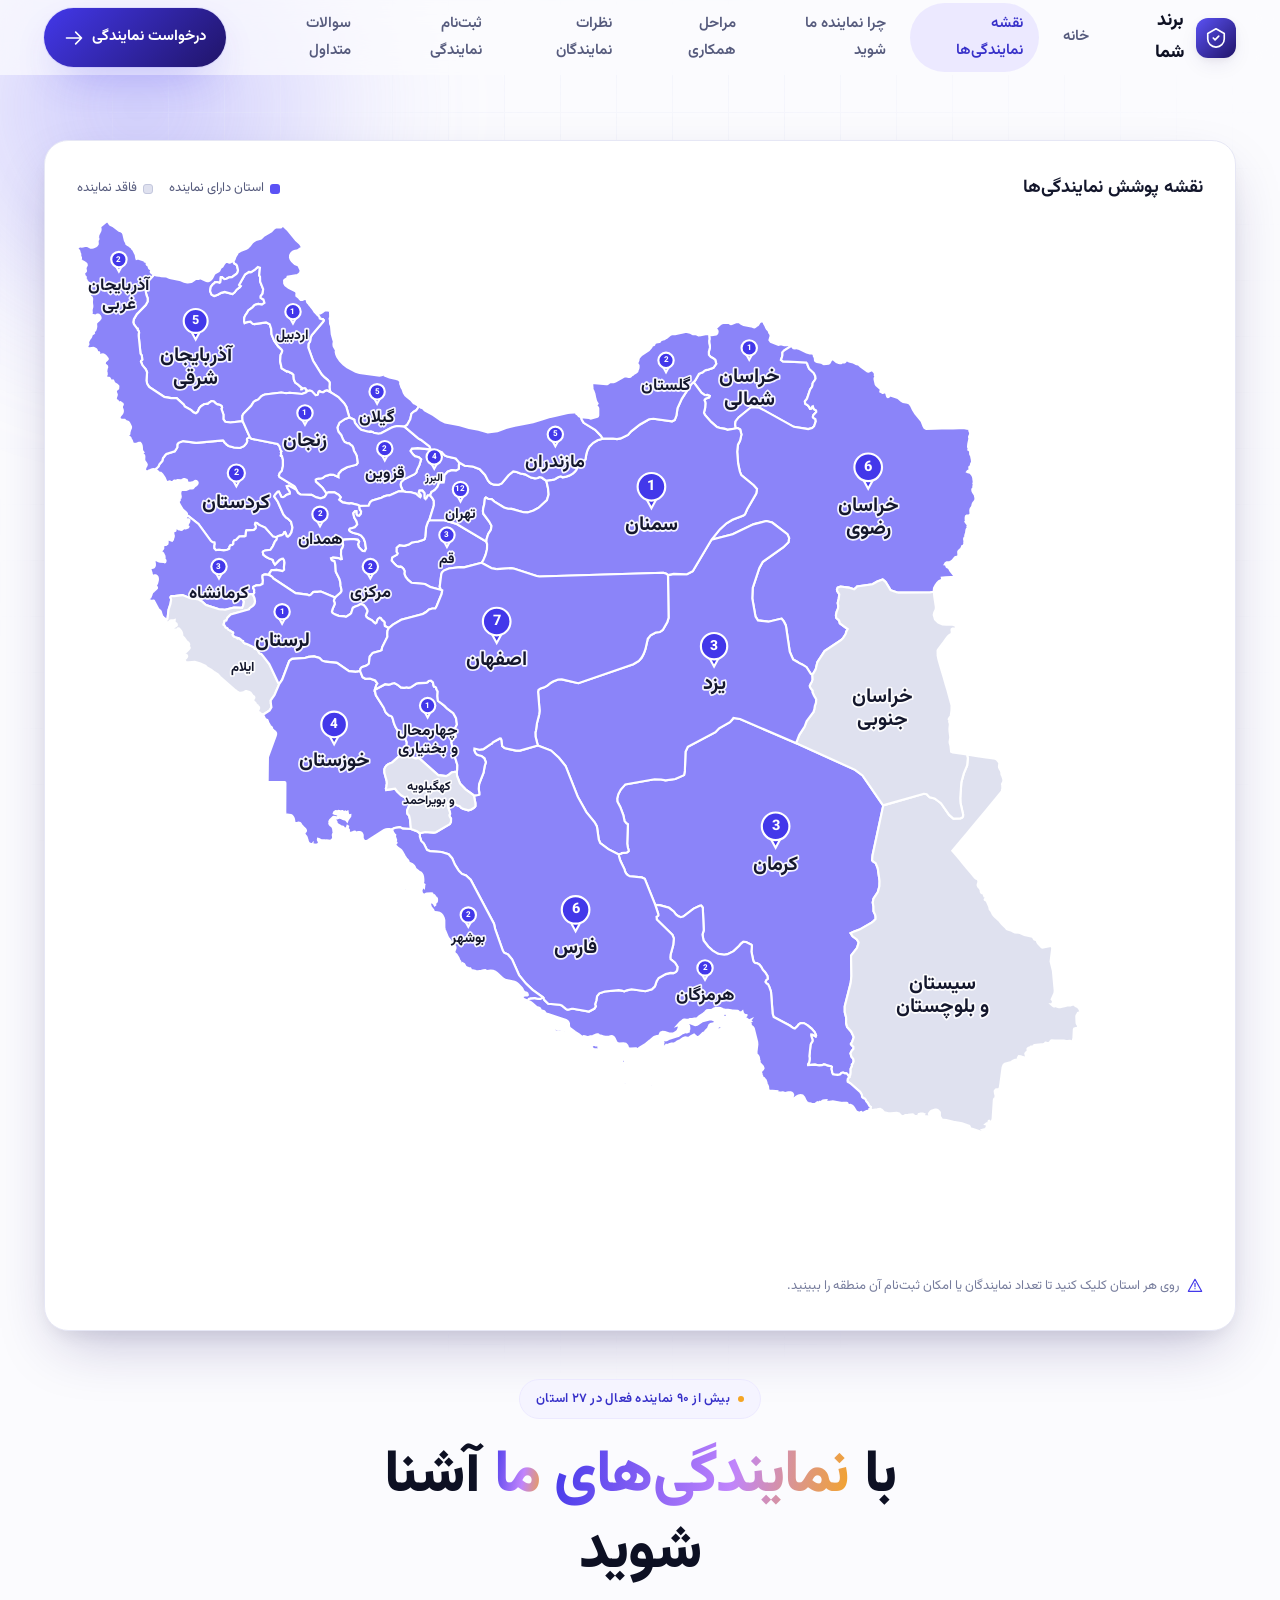
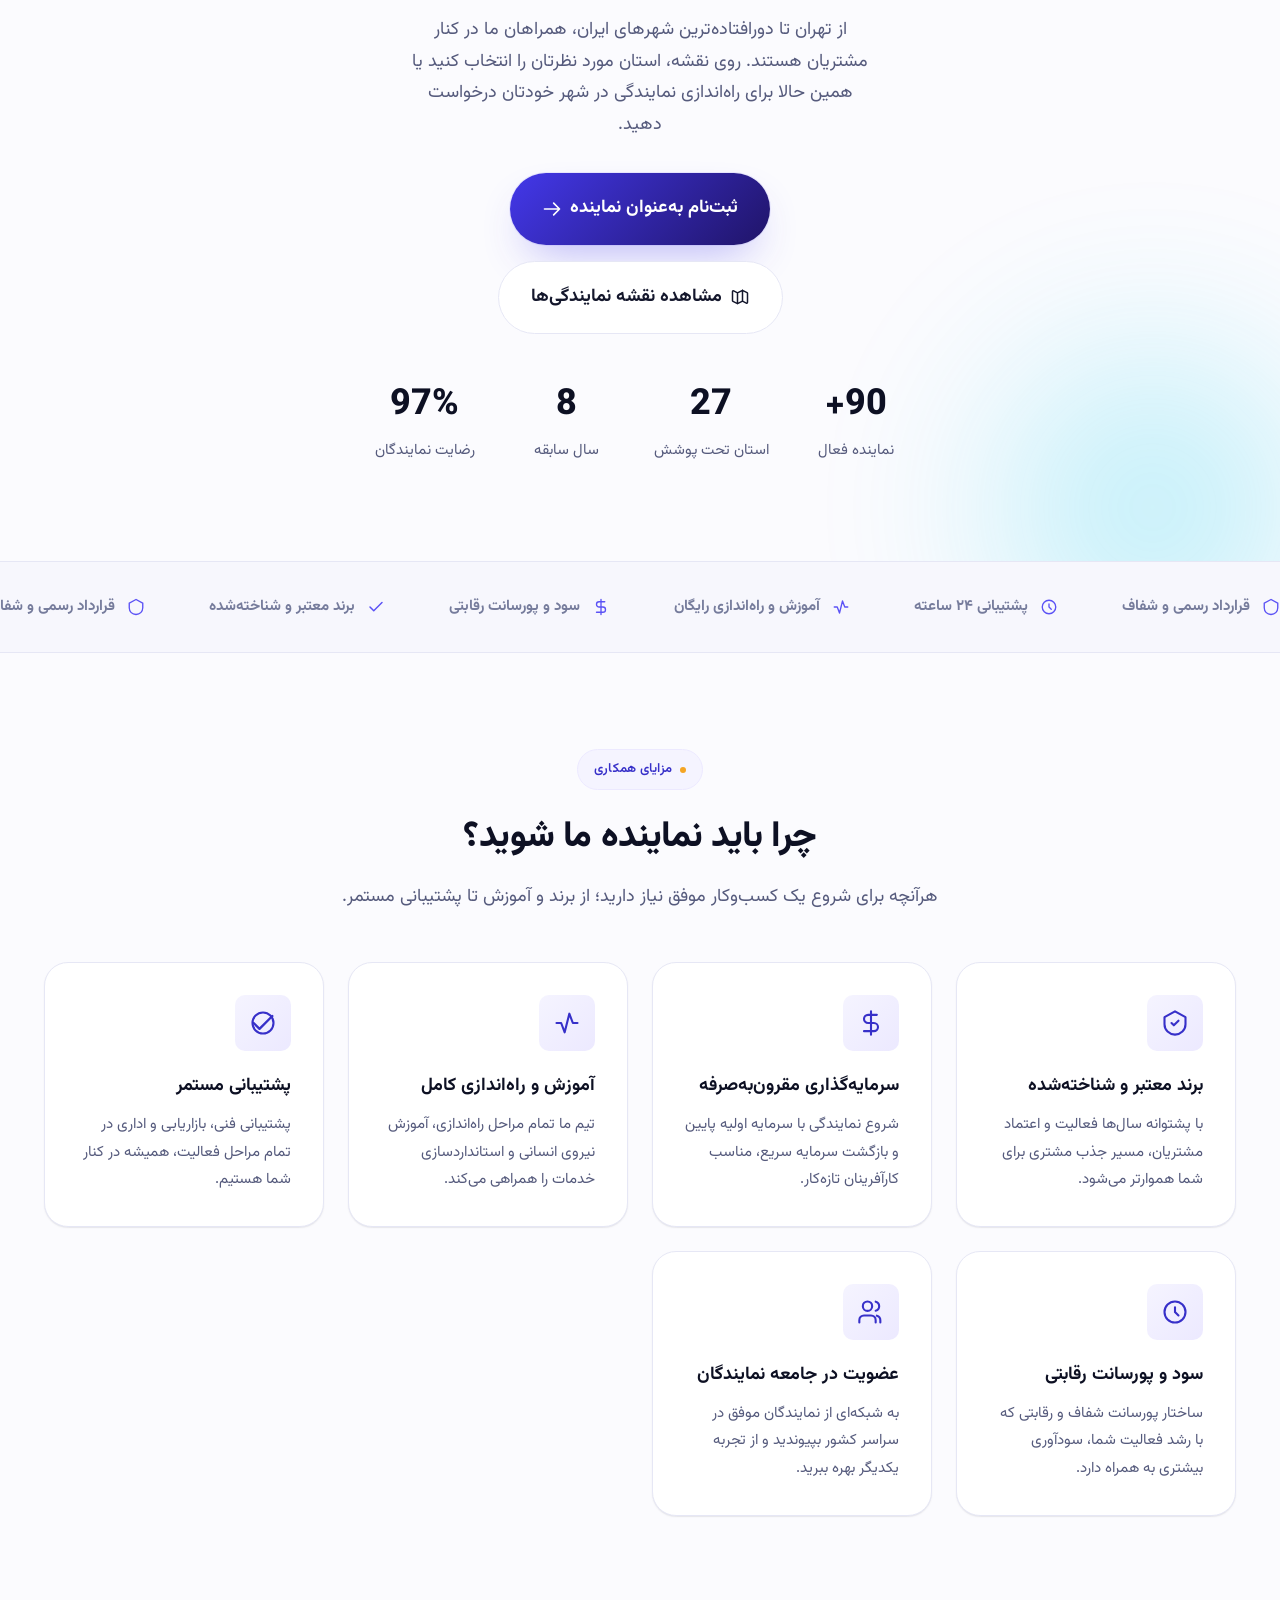
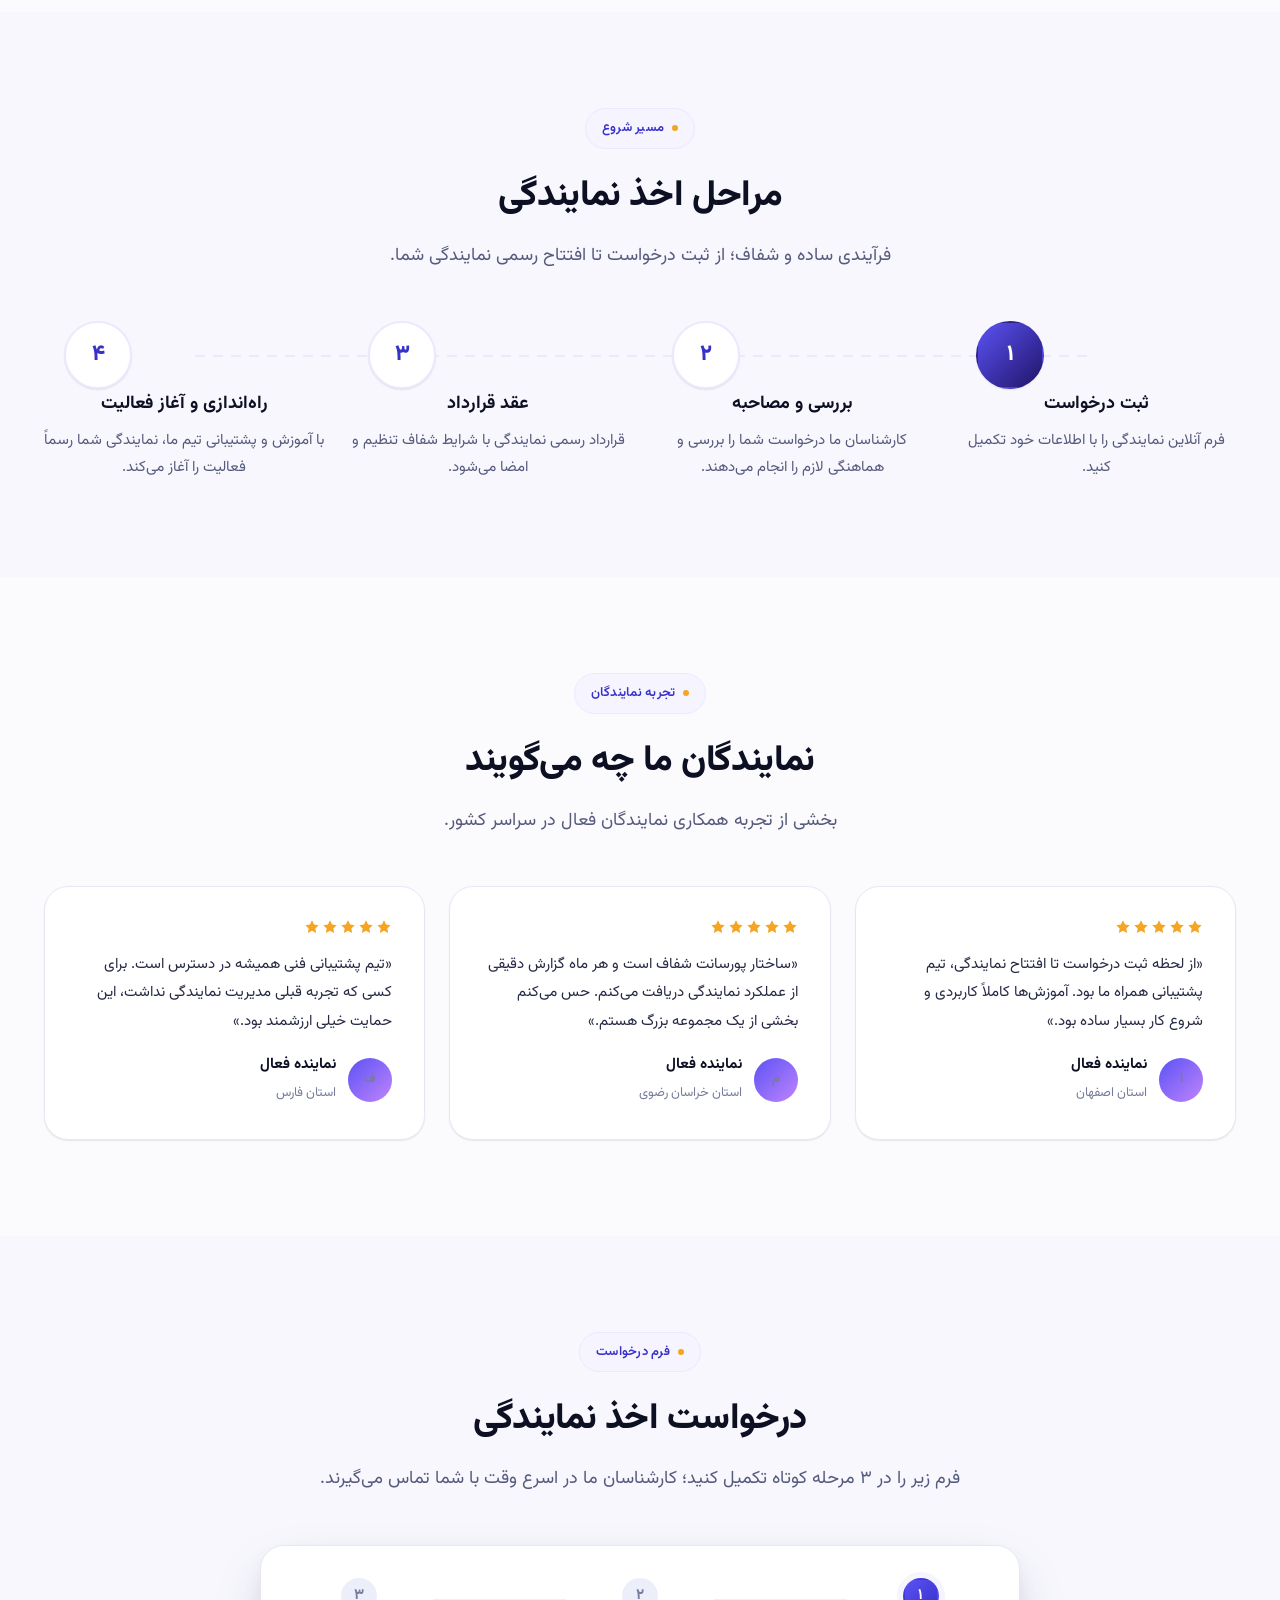
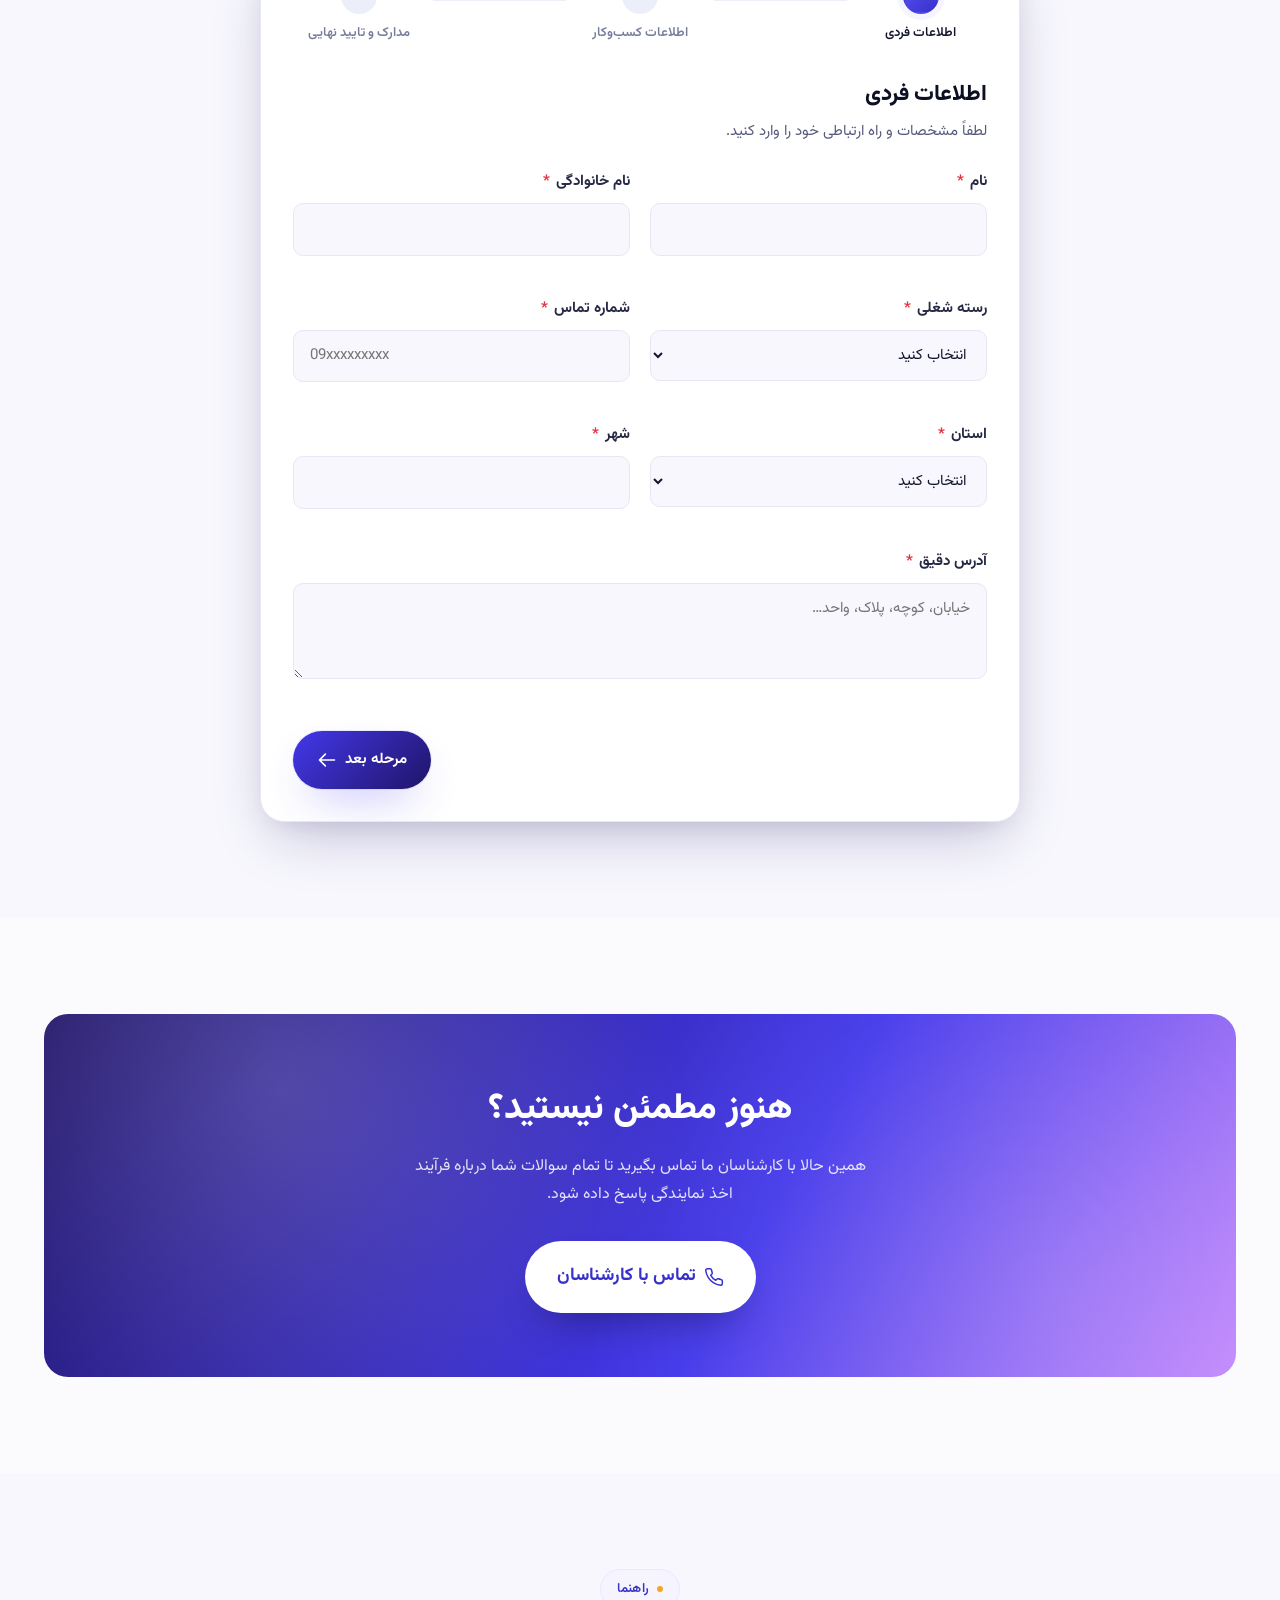
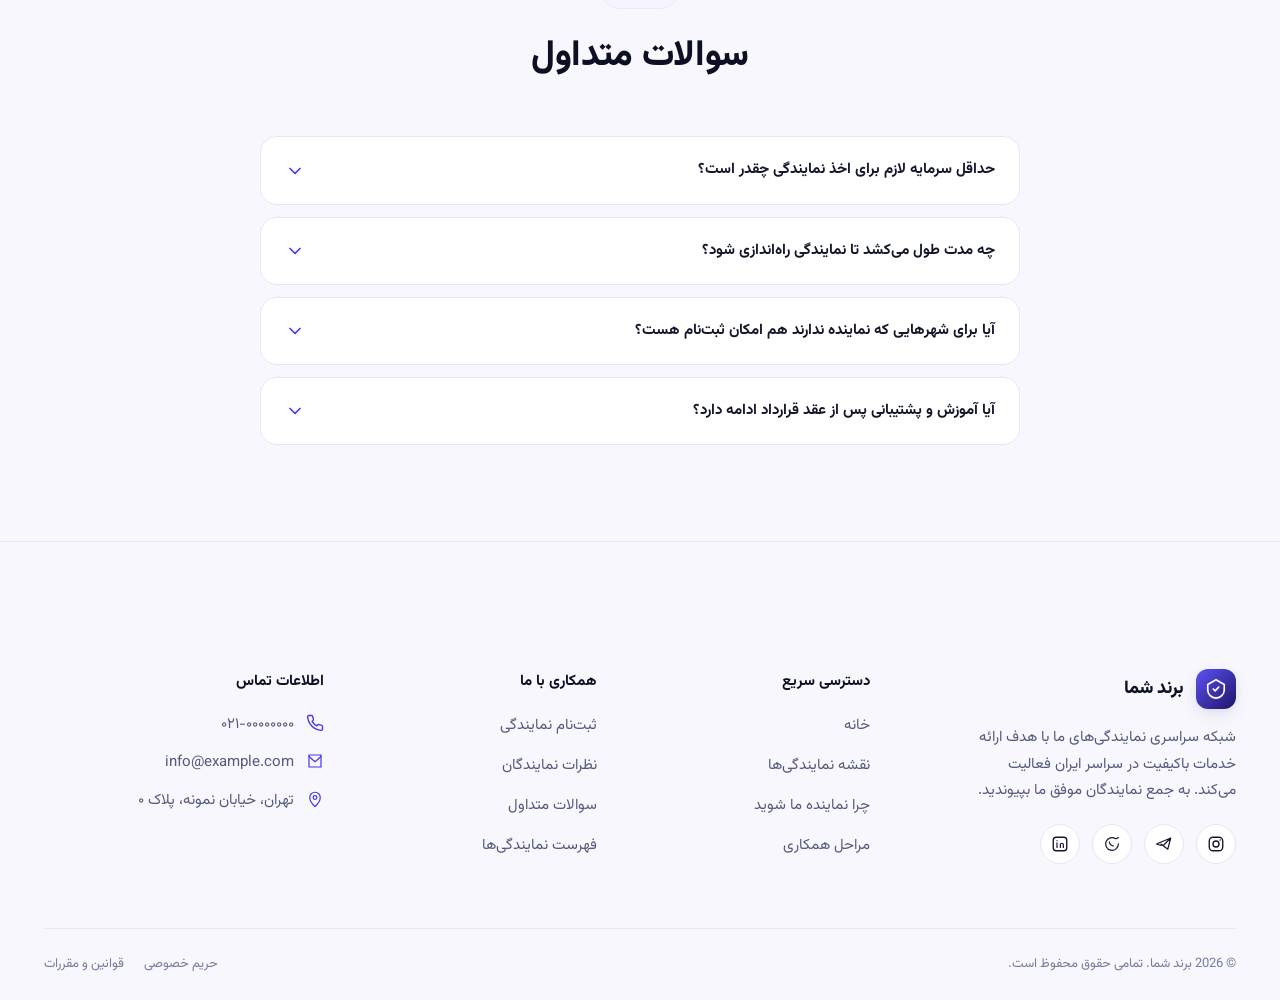
==== commit df3ba303: "fix: desktop map tooltips flickering/unclickable due to hover instability Found two real, independen" ====
--- a/index.html
+++ b/index.html
@@ -12,7 +12,7 @@
 <link rel="preconnect" href="https://fonts.gstatic.com" crossorigin>
 <link href="https://fonts.googleapis.com/css2?family=Vazirmatn:wght@100..900&display=swap" rel="stylesheet">
 
-<link rel="stylesheet" href="assets/css/style.css?v=1.3">
+<link rel="stylesheet" href="assets/css/style.css?v=1.4">
 <link rel="icon" href="data:image/svg+xml,%3Csvg xmlns='http://www.w3.org/2000/svg' viewBox='0 0 24 24'%3E%3Crect width='24' height='24' rx='6' fill='%234338ea'/%3E%3Cpath d='M7 12l3.5 3.5L17 8' stroke='white' stroke-width='2' fill='none' stroke-linecap='round' stroke-linejoin='round'/%3E%3C/svg%3E">
 </head>
 <body>
@@ -642,7 +642,7 @@
 </button>
 
 <script src="https://cdnjs.cloudflare.com/ajax/libs/gsap/3.12.5/gsap.min.js"></script>
-<script src="assets/js/provinces-data.js?v=1.3"></script>
+<script src="assets/js/provinces-data.js?v=1.4"></script>
 <script>
   // پر کردن گزینه‌های استان از همان دیتای نقشه، برای هماهنگی کامل فرم و نقشه
   document.addEventListener("DOMContentLoaded", function () {
@@ -660,6 +660,6 @@
     }
   });
 </script>
-<script src="assets/js/main.js?v=1.3"></script>
+<script src="assets/js/main.js?v=1.4"></script>
 </body>
 </html>
--- a/assets/css/style.css
+++ b/assets/css/style.css
@@ -322,13 +322,25 @@
   /* Skip the double-tap-to-zoom delay so a tap's pointerup fires promptly;
      panning/scrolling through the map is still allowed (unlike touch-action: none). */
   touch-action: manipulation;
-  transition: fill var(--dur-fast) var(--ease-out), transform var(--dur-fast) var(--ease-out);
-  transform-box: fill-box; transform-origin: center;
+  transition: fill var(--dur-fast) var(--ease-out), filter var(--dur-fast) var(--ease-out);
 }
 #iranMap path[data-has-rep="true"] { fill: var(--brand-400); }
+/* No transform/scale here on purpose: scaling a path on :hover moves its own
+   rendered edges, which — for a shape whose boundary sits close to the
+   cursor after scaling around its fill-box center (true for most of these
+   irregular province outlines) — can push that exact pixel back outside the
+   shape, dropping :hover, un-scaling, and re-entering it again: an infinite
+   hover/leave flicker with the mouse perfectly still, which reads as "the
+   tooltip doesn't work" on desktop. drop-shadow is a purely visual filter —
+   it never changes hit-testing — so it gives the same "lifted" feedback
+   with zero risk of feeding back into :hover. */
 #iranMap path:hover,
 #iranMap path:focus-visible,
-#iranMap path.is-active { fill: var(--brand-600); transform: scale(1.015); outline: none; }
+#iranMap path.is-active {
+  fill: var(--brand-600);
+  filter: drop-shadow(0 2px 5px rgba(17, 24, 39, .35));
+  outline: none;
+}
 #iranMap path[data-has-rep="false"]:hover,
 #iranMap path[data-has-rep="false"].is-active { fill: var(--accent-500); }
 
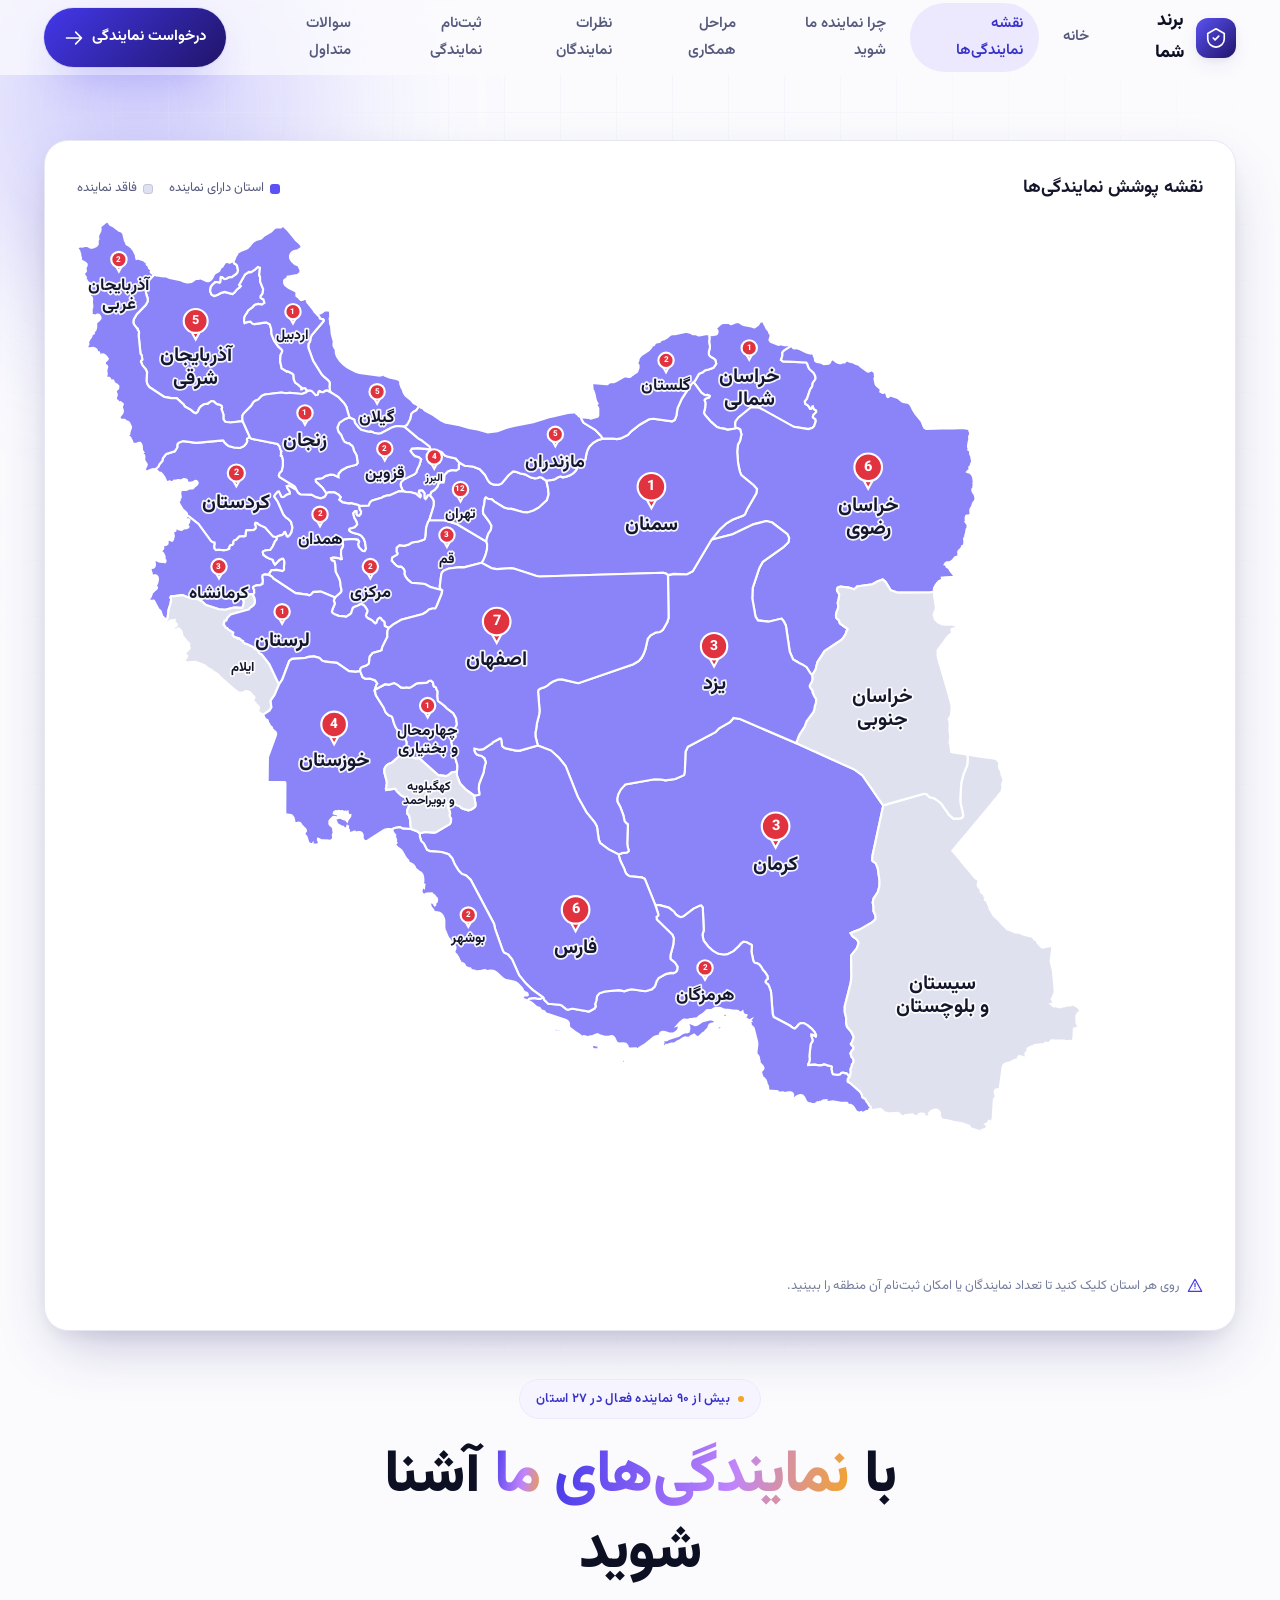
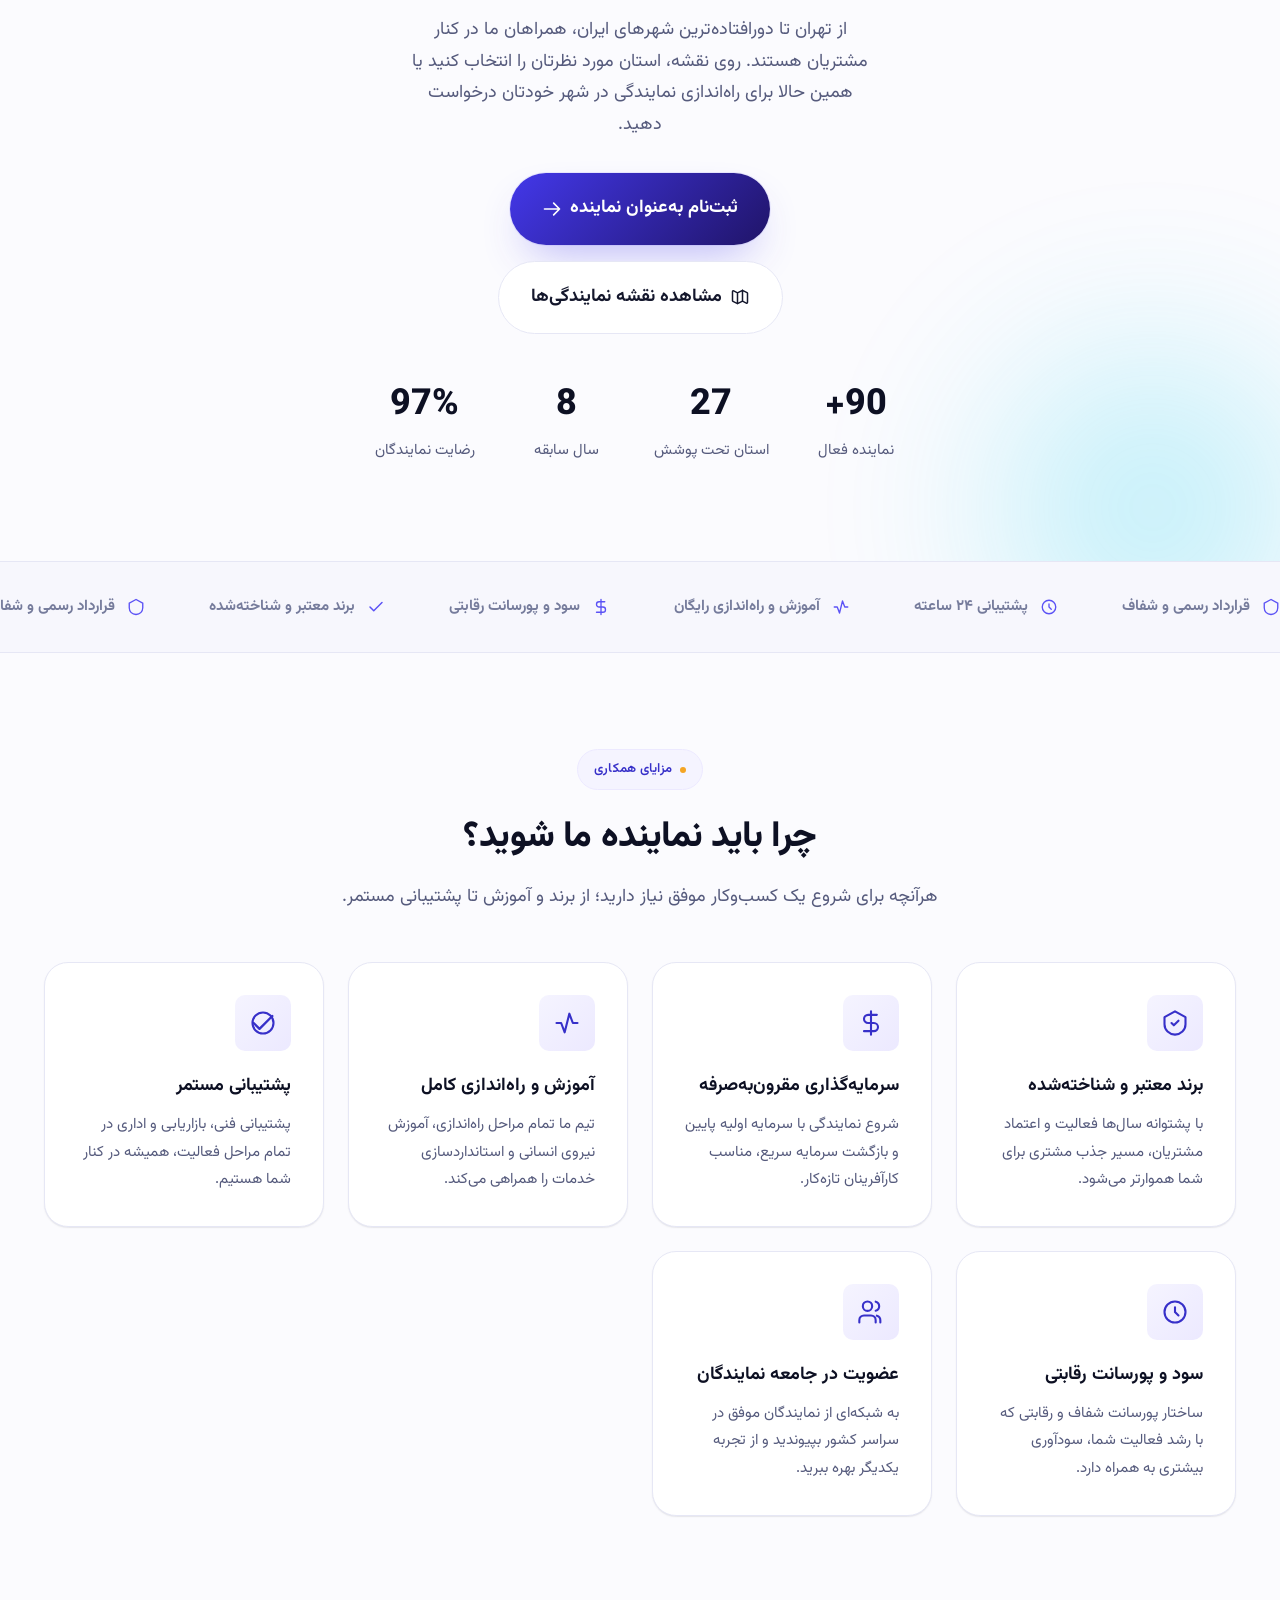
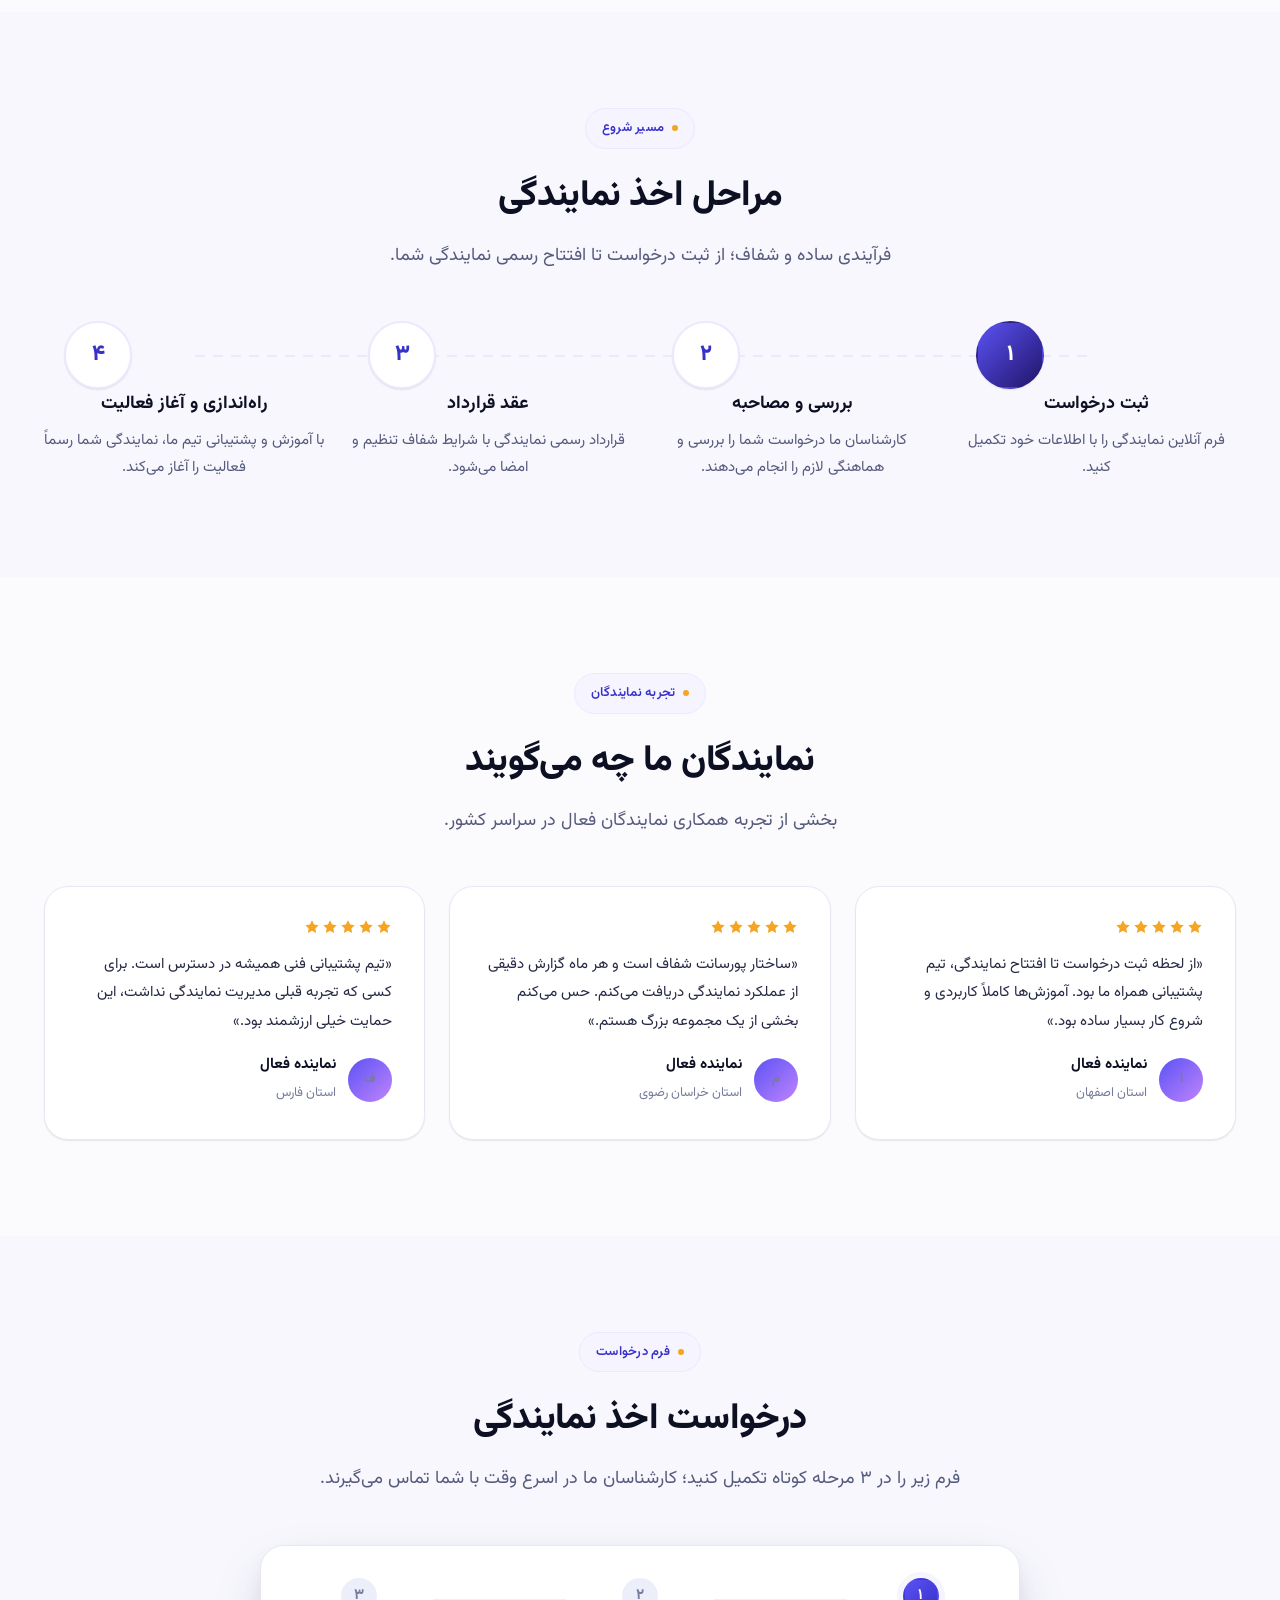
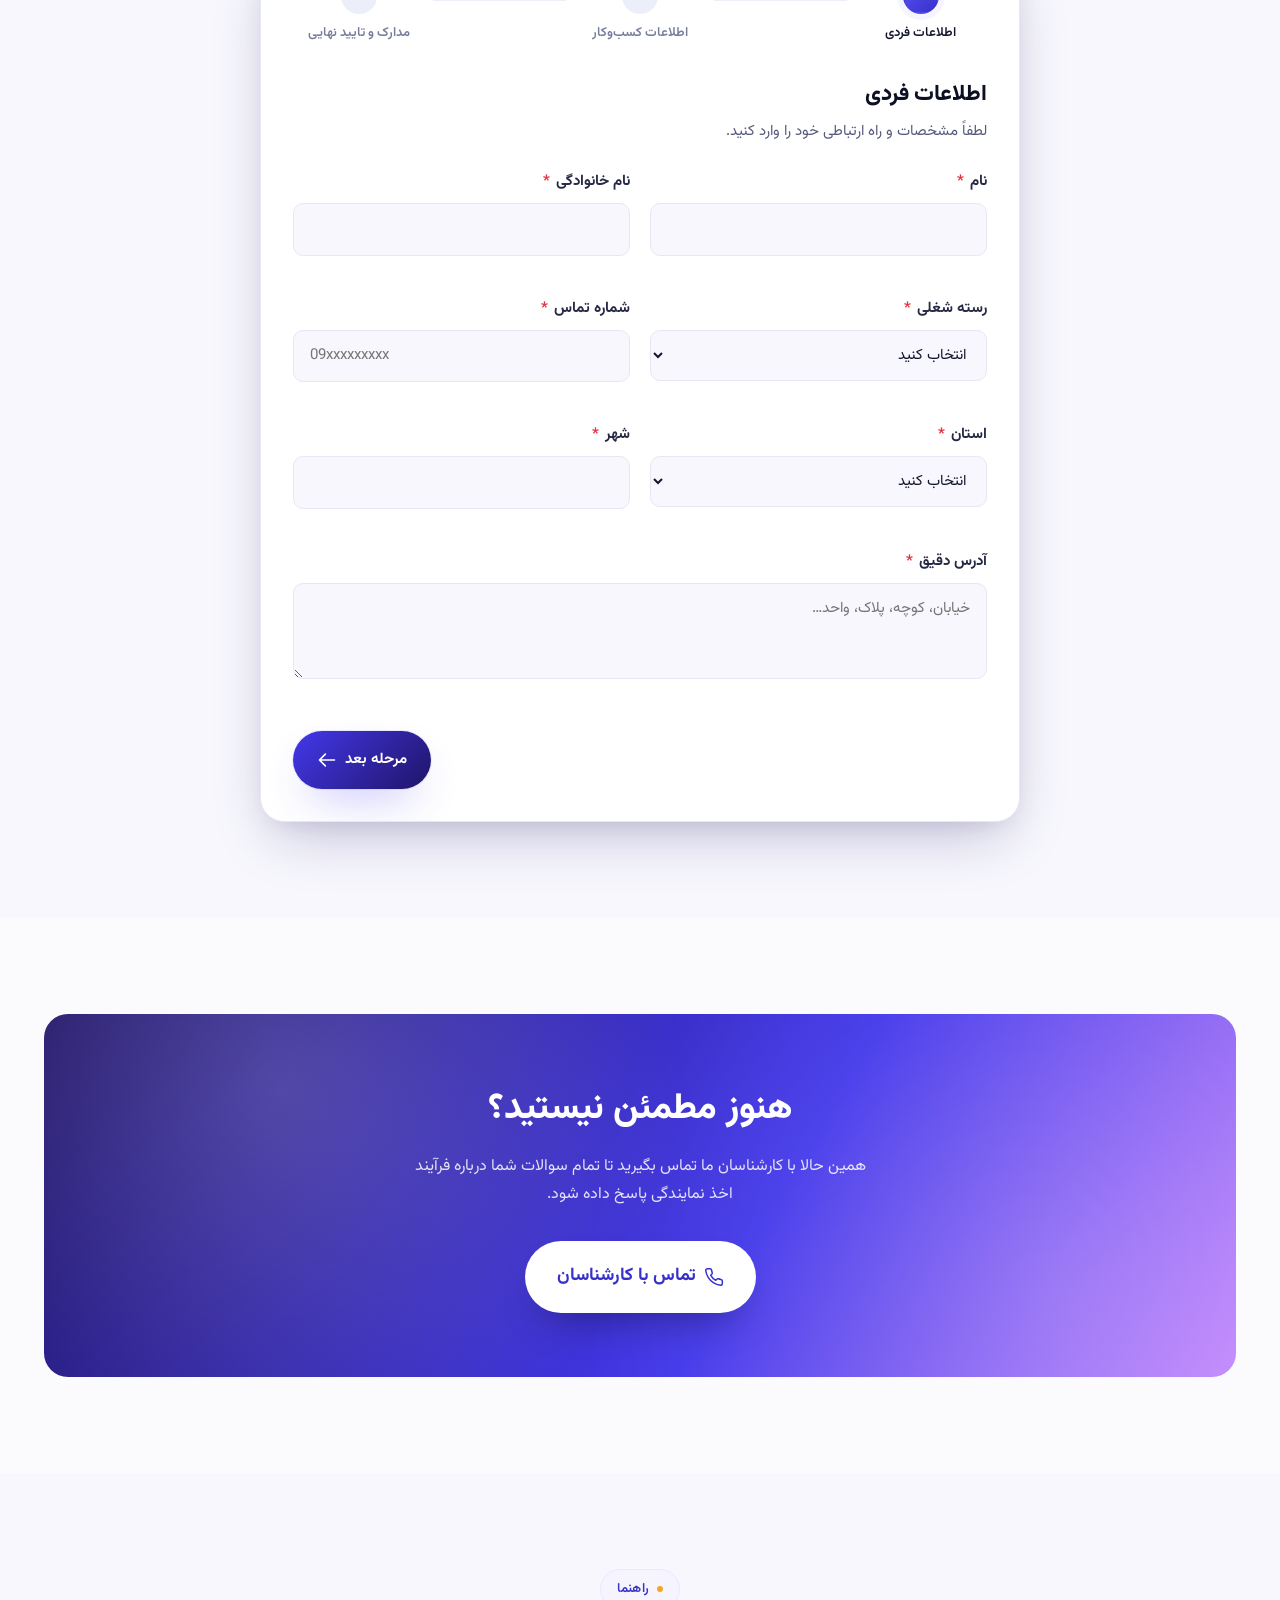
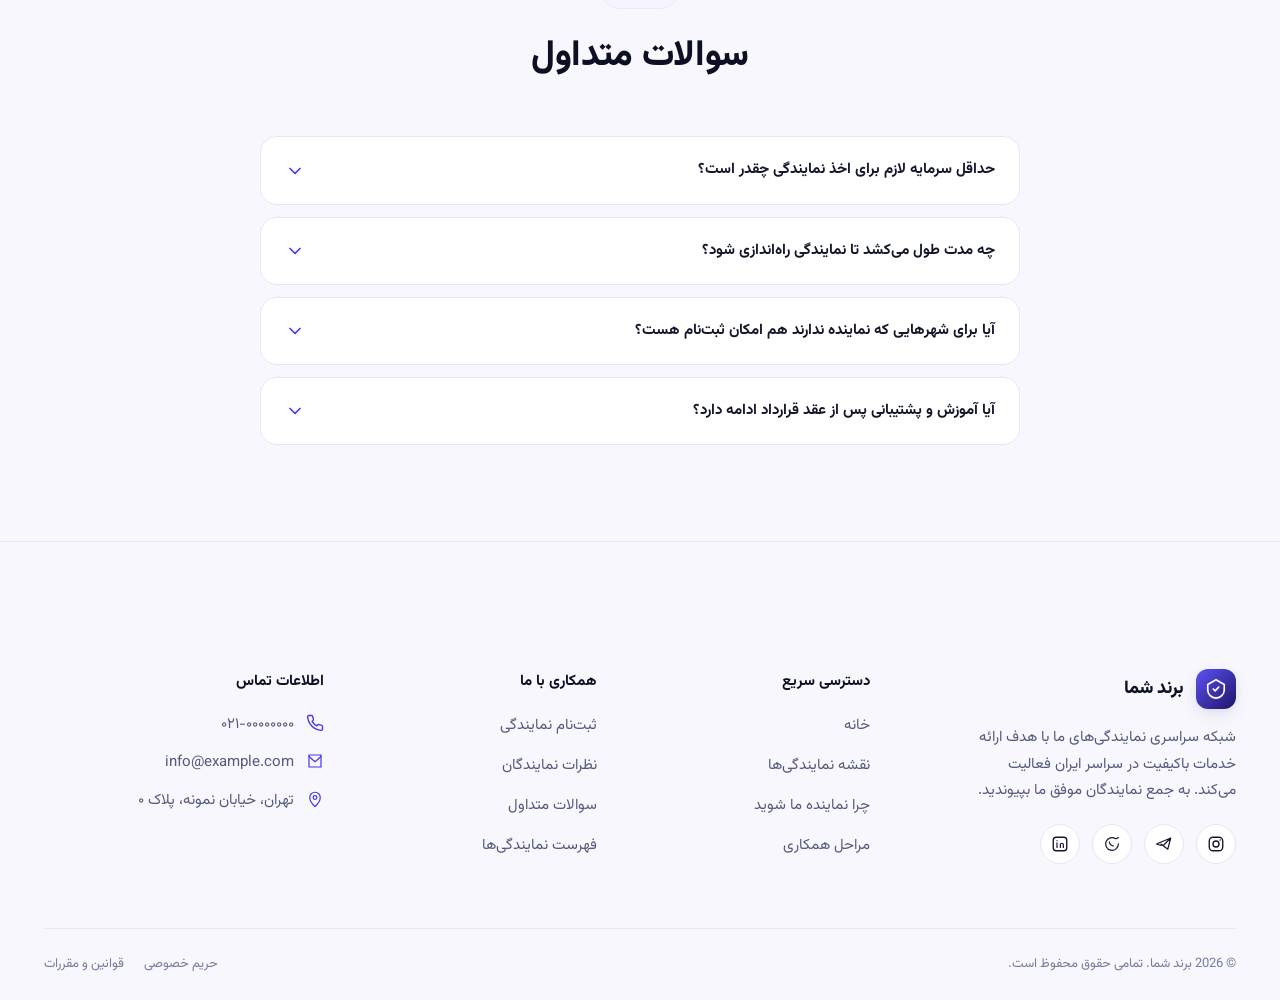
==== commit 79d54b70: "style: make the map's representative-count pins red Changed .map-pin-head and .map-pin-tail from the" ====
--- a/index.html
+++ b/index.html
@@ -12,7 +12,7 @@
 <link rel="preconnect" href="https://fonts.gstatic.com" crossorigin>
 <link href="https://fonts.googleapis.com/css2?family=Vazirmatn:wght@100..900&display=swap" rel="stylesheet">
 
-<link rel="stylesheet" href="assets/css/style.css?v=1.4">
+<link rel="stylesheet" href="assets/css/style.css?v=1.5">
 <link rel="icon" href="data:image/svg+xml,%3Csvg xmlns='http://www.w3.org/2000/svg' viewBox='0 0 24 24'%3E%3Crect width='24' height='24' rx='6' fill='%234338ea'/%3E%3Cpath d='M7 12l3.5 3.5L17 8' stroke='white' stroke-width='2' fill='none' stroke-linecap='round' stroke-linejoin='round'/%3E%3C/svg%3E">
 </head>
 <body>
@@ -642,7 +642,7 @@
 </button>
 
 <script src="https://cdnjs.cloudflare.com/ajax/libs/gsap/3.12.5/gsap.min.js"></script>
-<script src="assets/js/provinces-data.js?v=1.4"></script>
+<script src="assets/js/provinces-data.js?v=1.5"></script>
 <script>
   // پر کردن گزینه‌های استان از همان دیتای نقشه، برای هماهنگی کامل فرم و نقشه
   document.addEventListener("DOMContentLoaded", function () {
@@ -660,6 +660,6 @@
     }
   });
 </script>
-<script src="assets/js/main.js?v=1.4"></script>
+<script src="assets/js/main.js?v=1.5"></script>
 </body>
 </html>
--- a/assets/css/style.css
+++ b/assets/css/style.css
@@ -371,11 +371,11 @@
 #iranMap .map-pins { pointer-events: none; }
 #iranMap .map-pin { transform-box: fill-box; transform-origin: center; }
 #iranMap .map-pin-head {
-  fill: var(--brand-600);
+  fill: var(--danger-500);
   stroke: #fff;
   stroke-width: 1.4px;
 }
-#iranMap .map-pin-tail { fill: var(--brand-600); }
+#iranMap .map-pin-tail { fill: var(--danger-500); }
 #iranMap .map-pin-count {
   font-family: var(--font-fa);
   font-weight: 800;
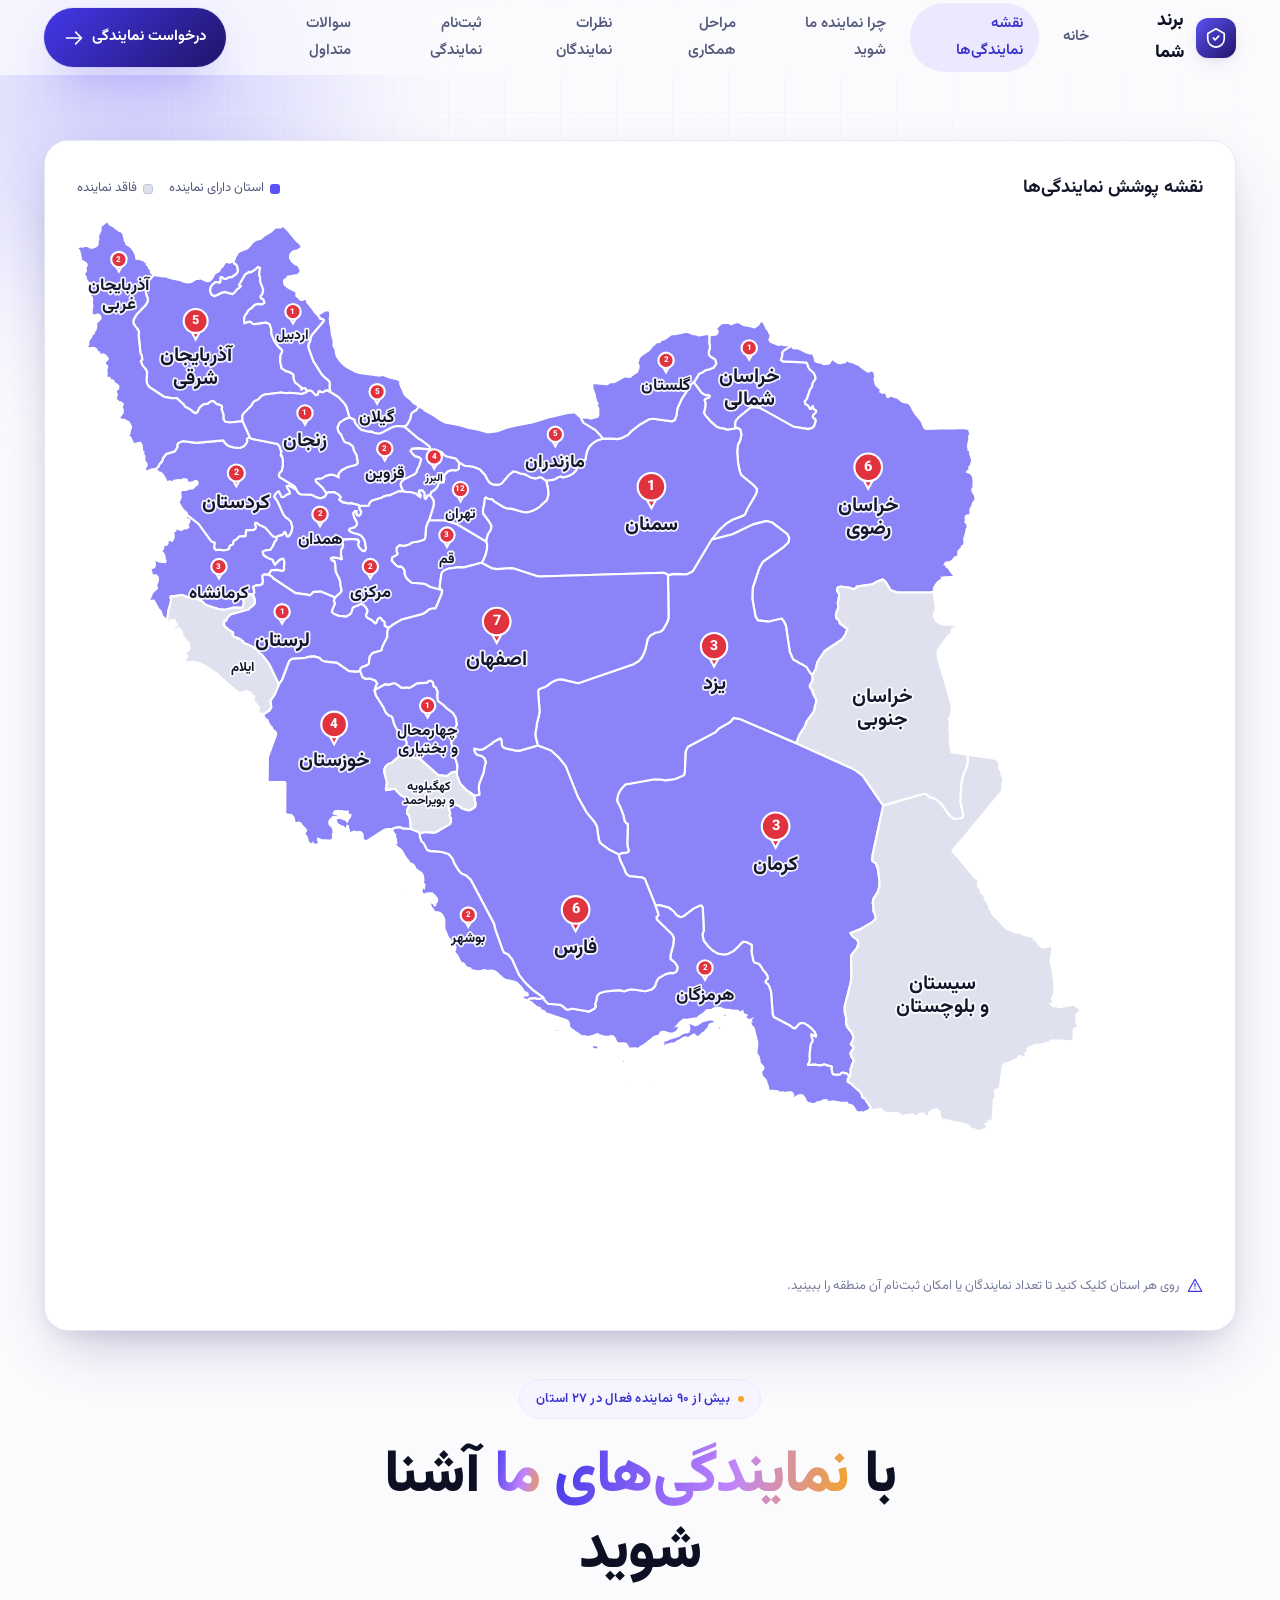
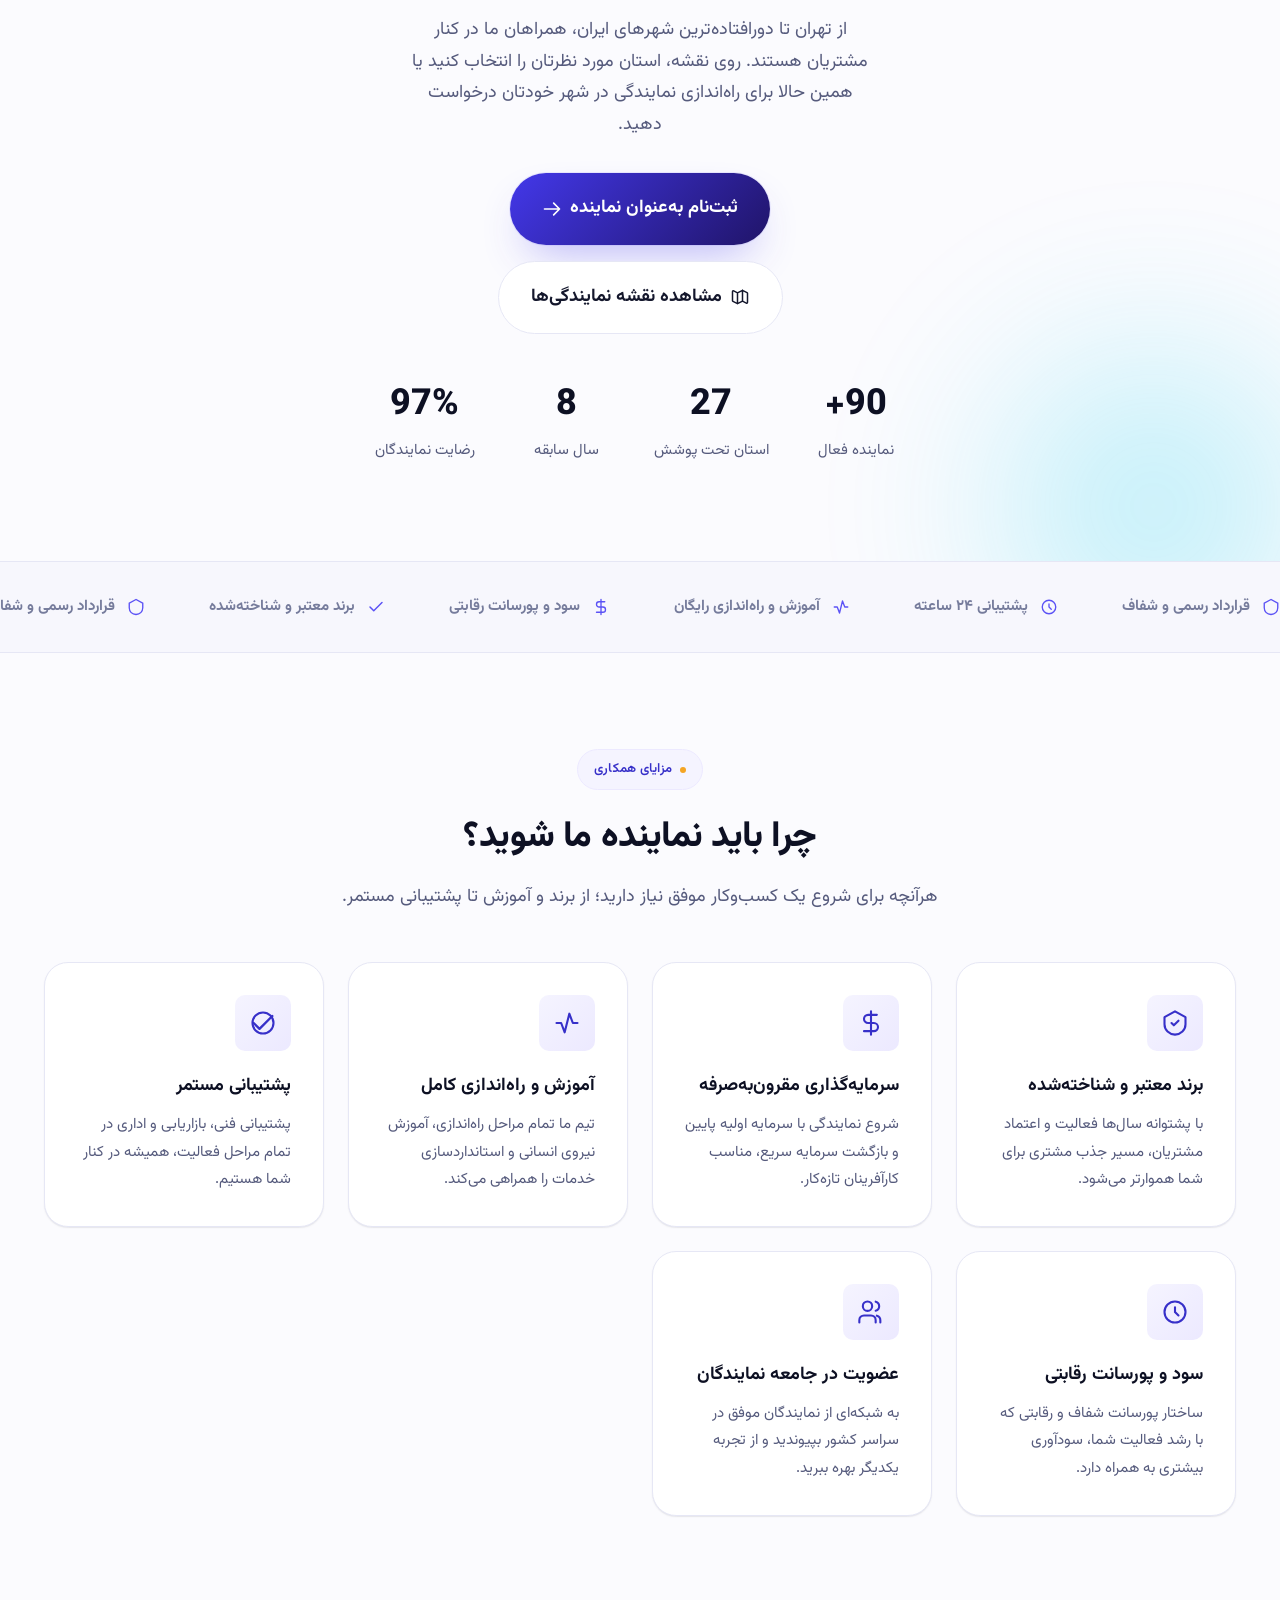
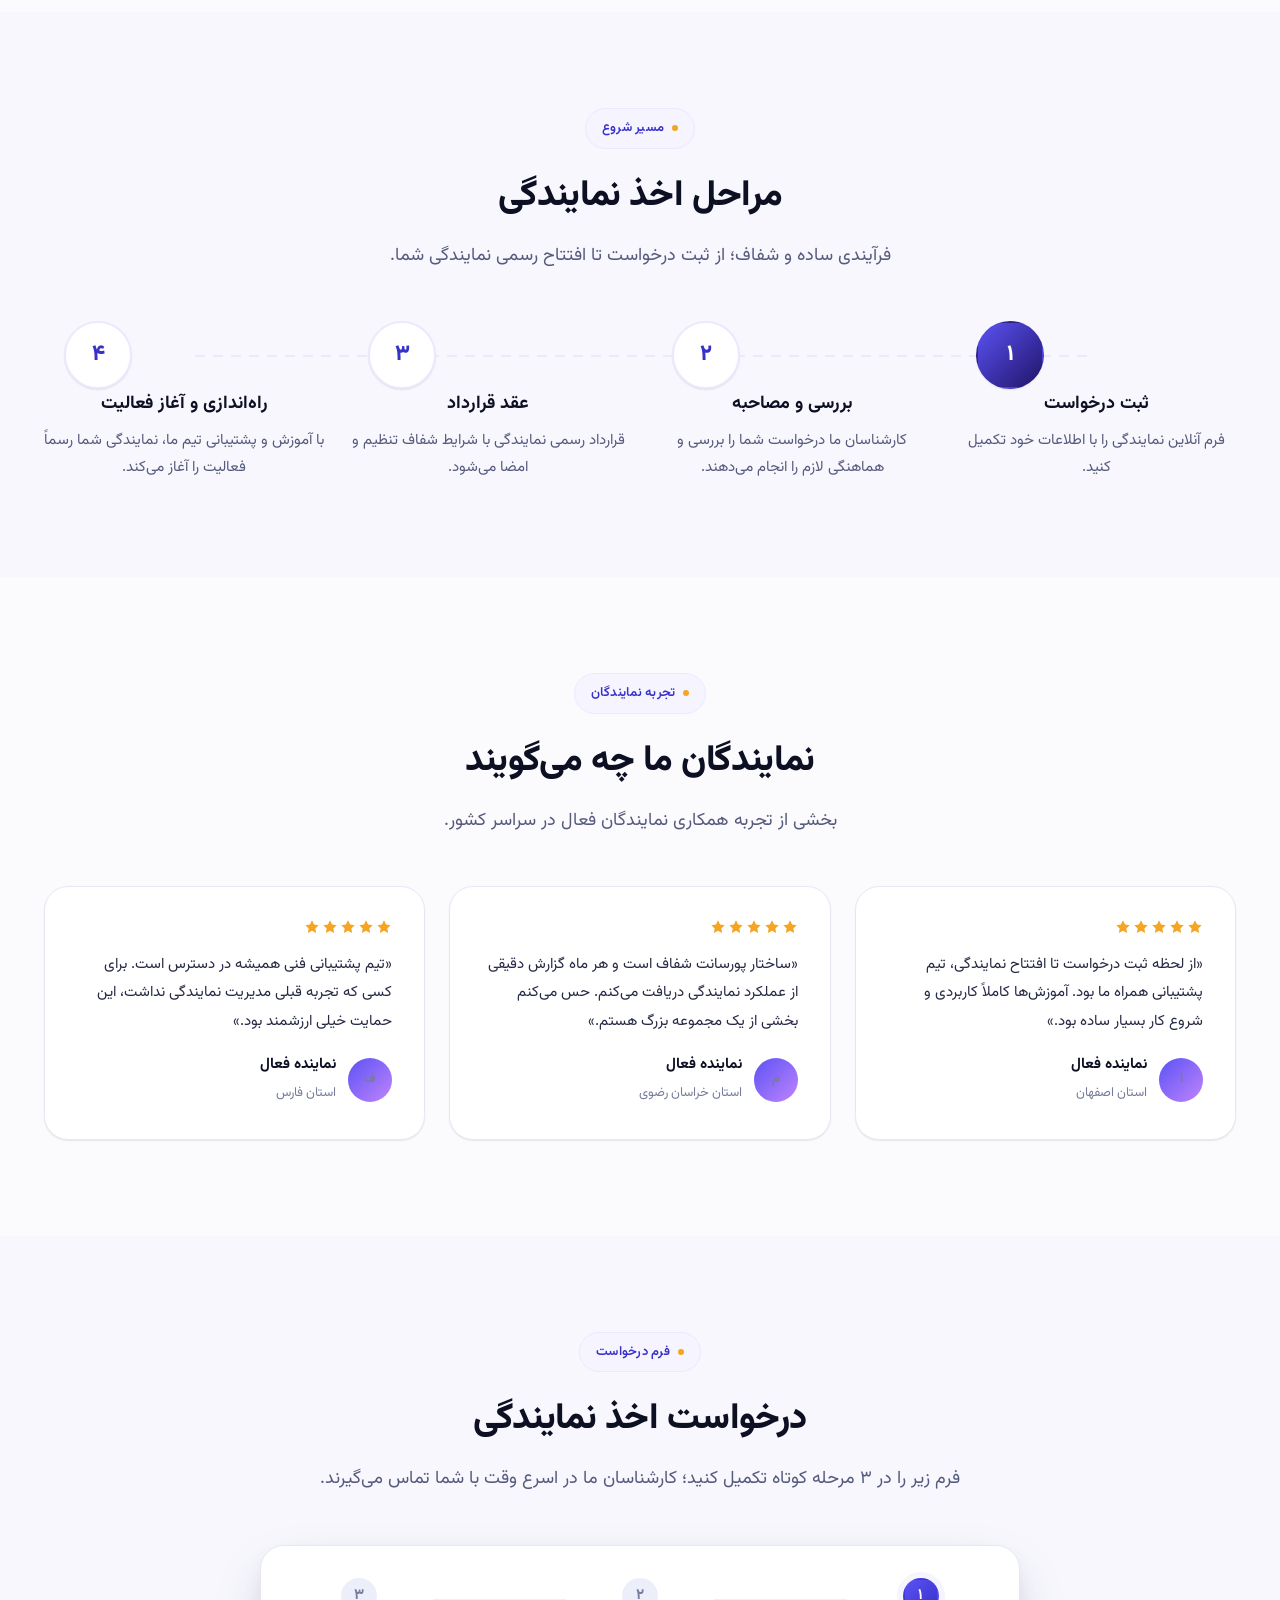
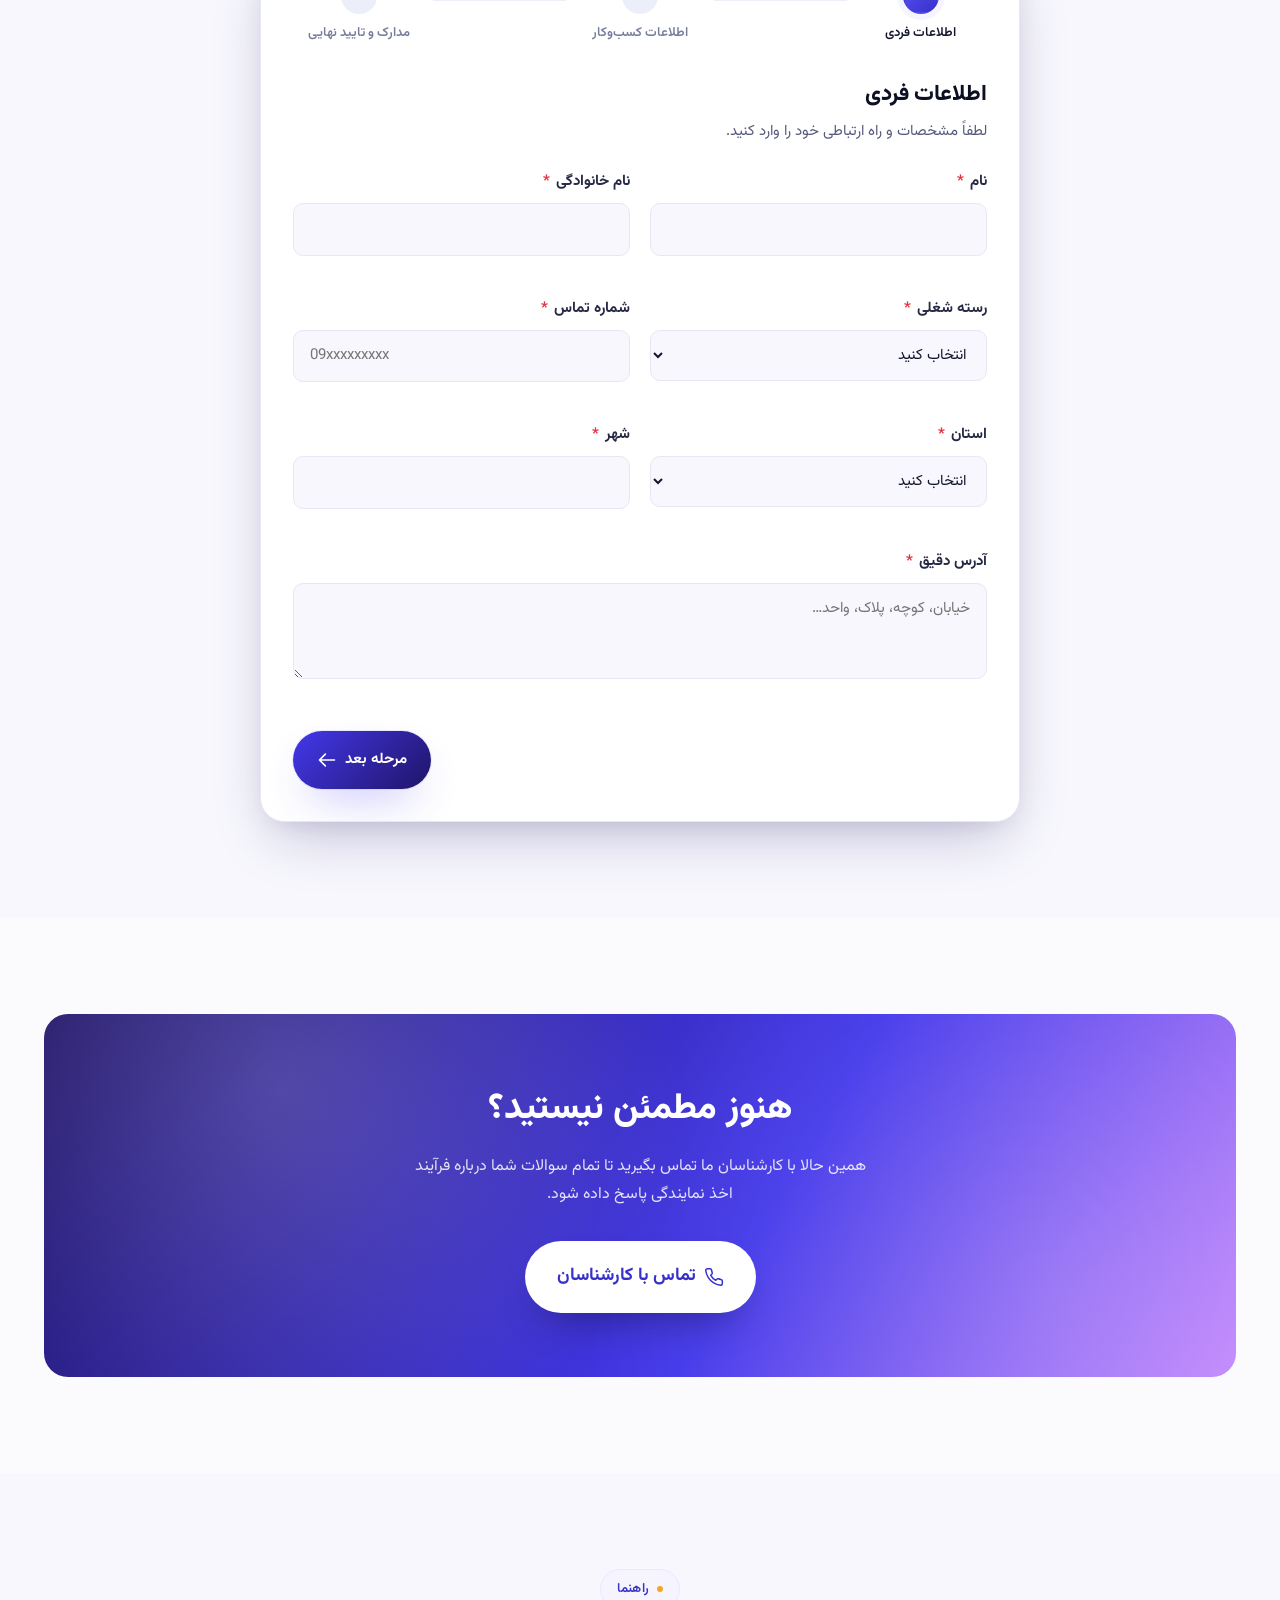
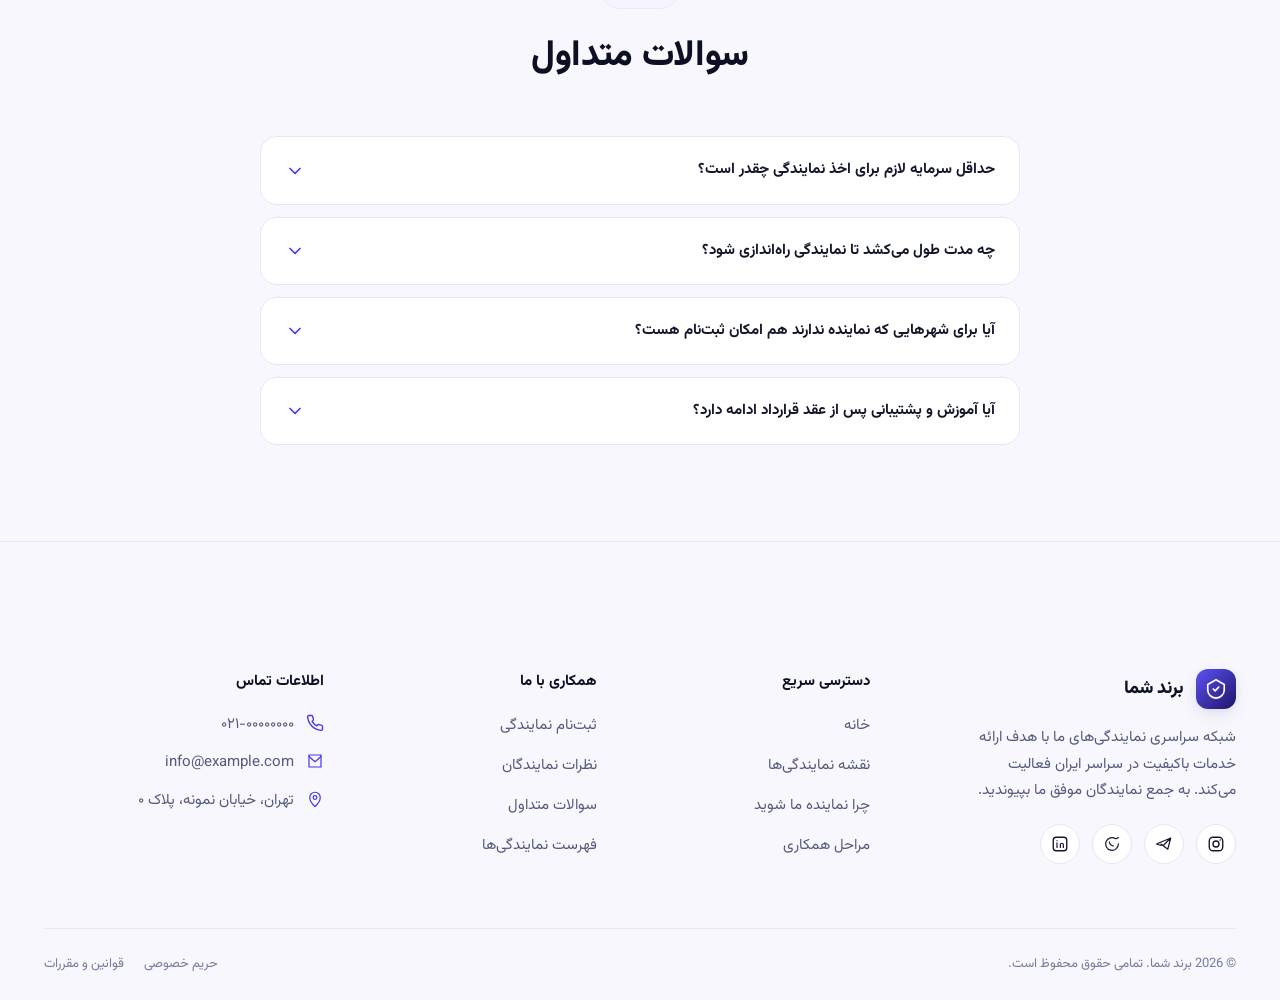
==== commit c517c8c6: "fix: map counts/colors never went back to zero after a rep was removed initMap()'s live-count patch " ====
--- a/index.html
+++ b/index.html
@@ -12,7 +12,7 @@
 <link rel="preconnect" href="https://fonts.gstatic.com" crossorigin>
 <link href="https://fonts.googleapis.com/css2?family=Vazirmatn:wght@100..900&display=swap" rel="stylesheet">
 
-<link rel="stylesheet" href="assets/css/style.css?v=1.5">
+<link rel="stylesheet" href="assets/css/style.css?v=1.6">
 <link rel="icon" href="data:image/svg+xml,%3Csvg xmlns='http://www.w3.org/2000/svg' viewBox='0 0 24 24'%3E%3Crect width='24' height='24' rx='6' fill='%234338ea'/%3E%3Cpath d='M7 12l3.5 3.5L17 8' stroke='white' stroke-width='2' fill='none' stroke-linecap='round' stroke-linejoin='round'/%3E%3C/svg%3E">
 </head>
 <body>
@@ -642,7 +642,7 @@
 </button>
 
 <script src="https://cdnjs.cloudflare.com/ajax/libs/gsap/3.12.5/gsap.min.js"></script>
-<script src="assets/js/provinces-data.js?v=1.5"></script>
+<script src="assets/js/provinces-data.js?v=1.6"></script>
 <script>
   // پر کردن گزینه‌های استان از همان دیتای نقشه، برای هماهنگی کامل فرم و نقشه
   document.addEventListener("DOMContentLoaded", function () {
@@ -660,6 +660,6 @@
     }
   });
 </script>
-<script src="assets/js/main.js?v=1.5"></script>
+<script src="assets/js/main.js?v=1.6"></script>
 </body>
 </html>
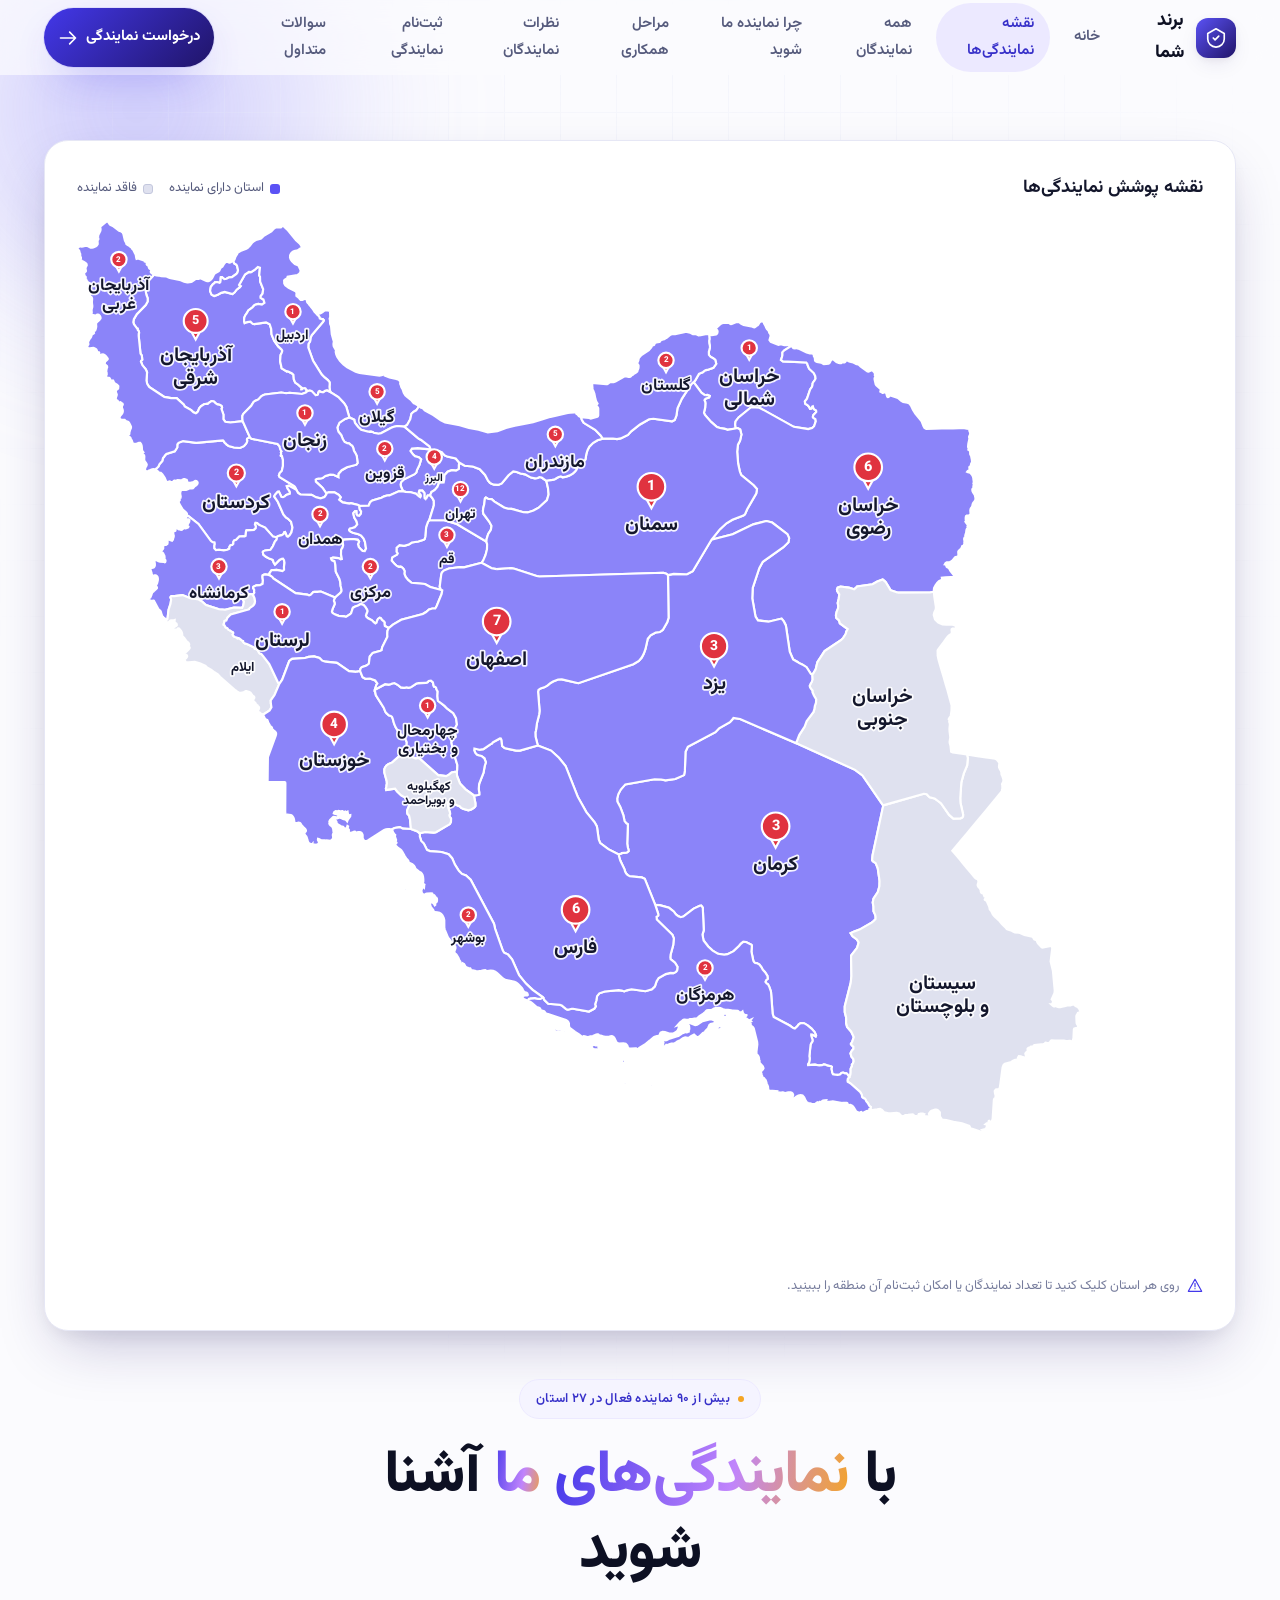
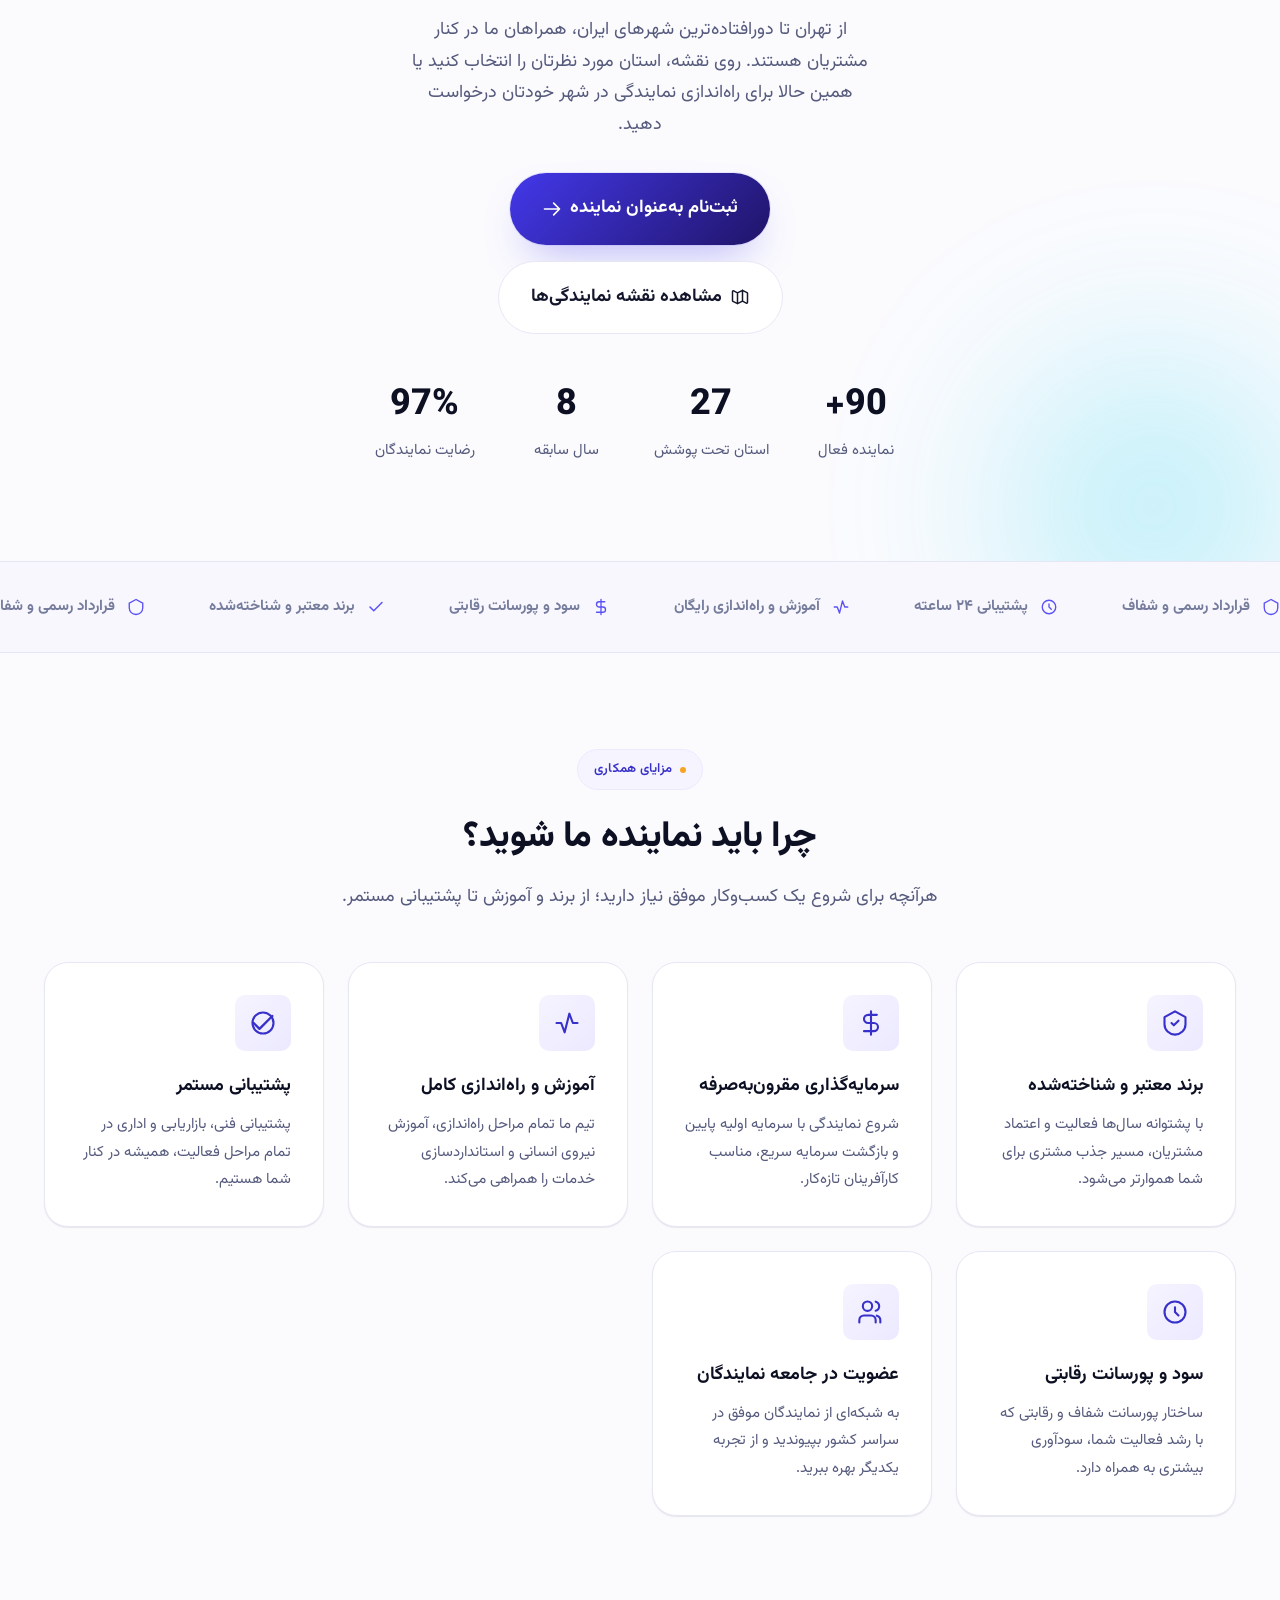
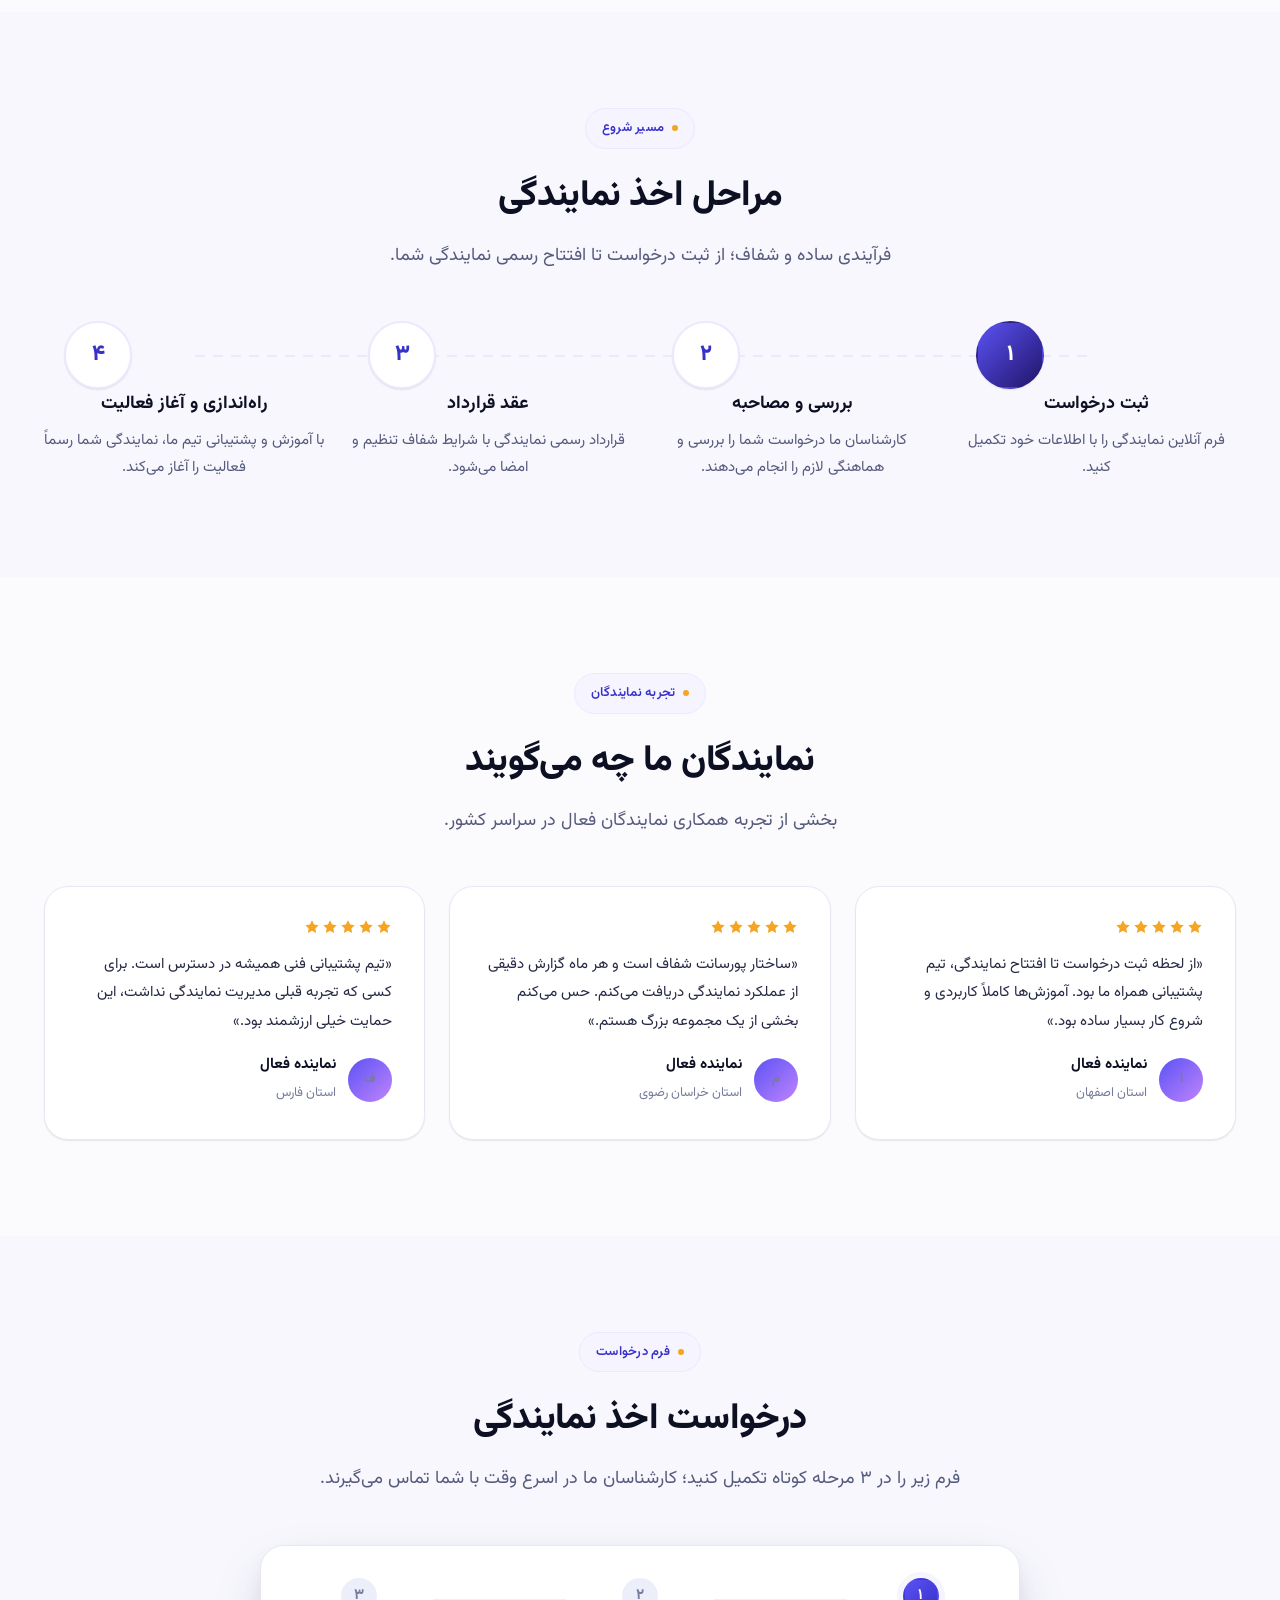
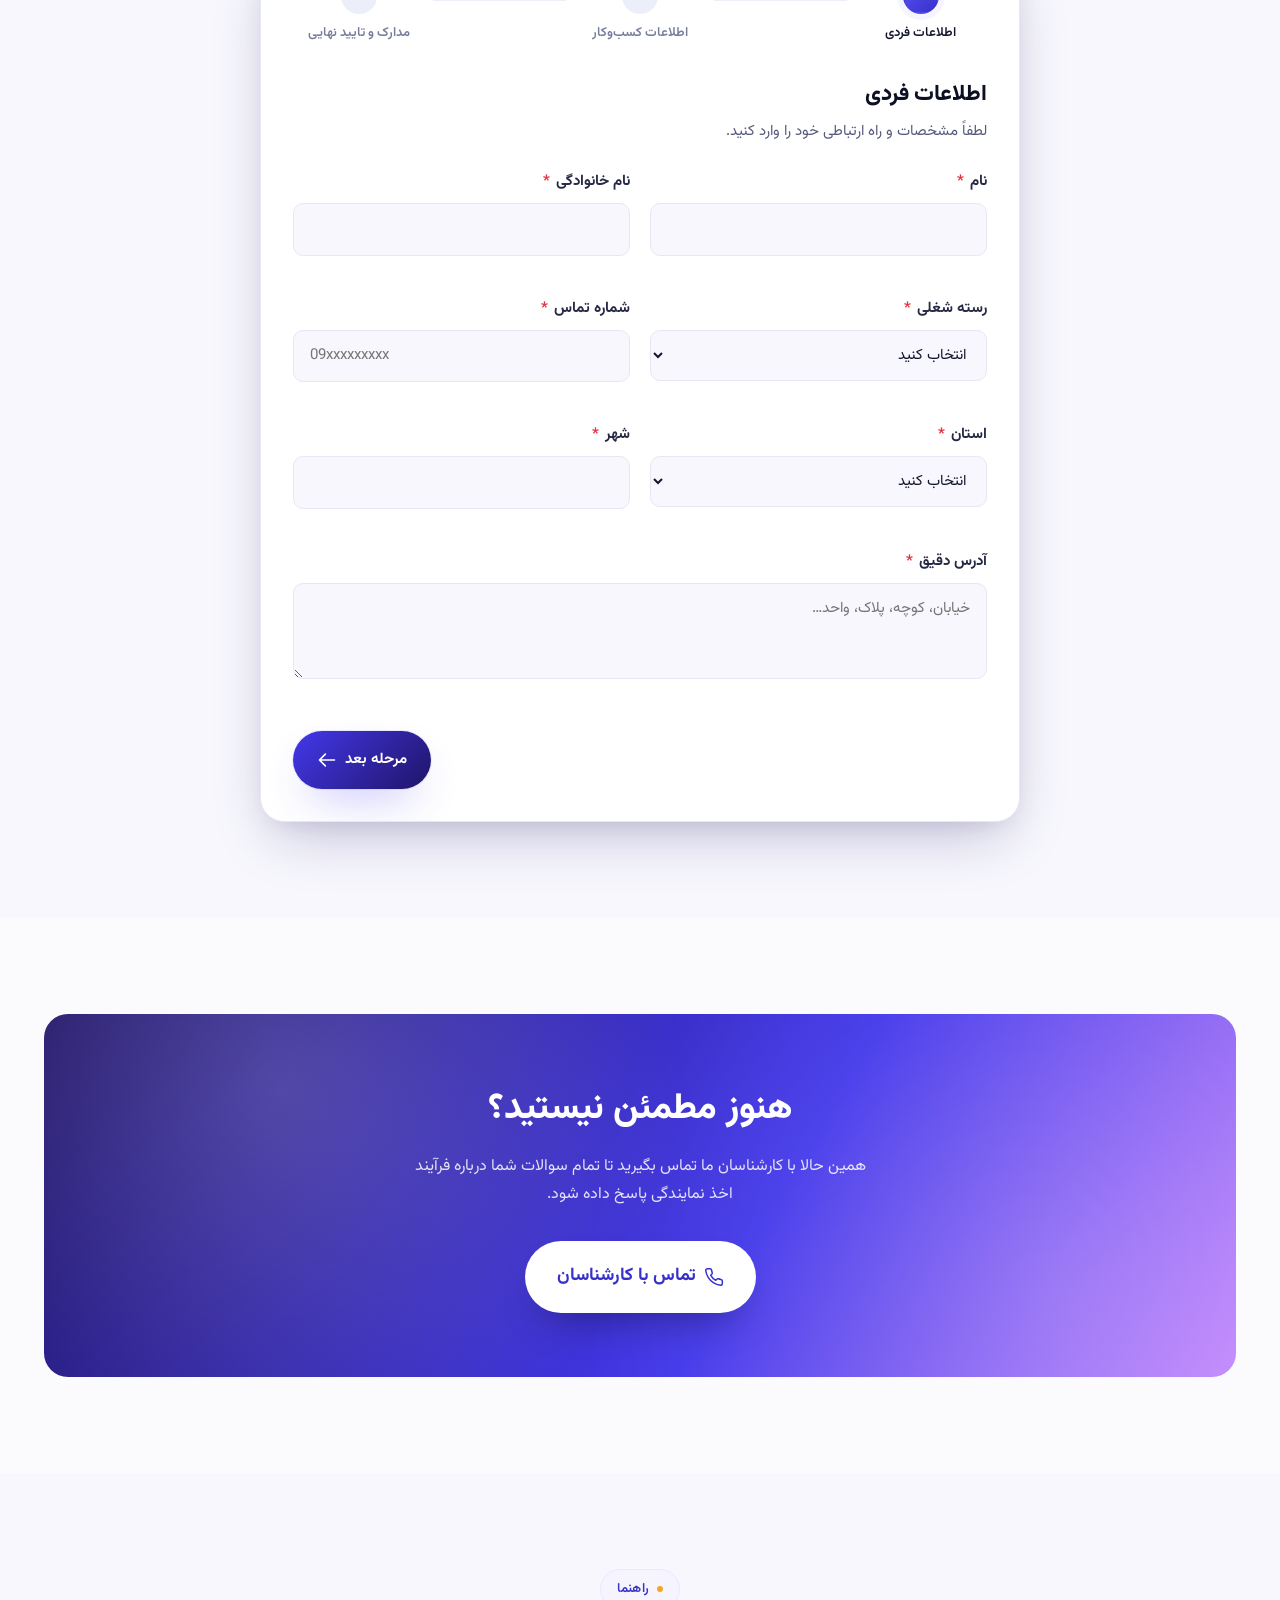
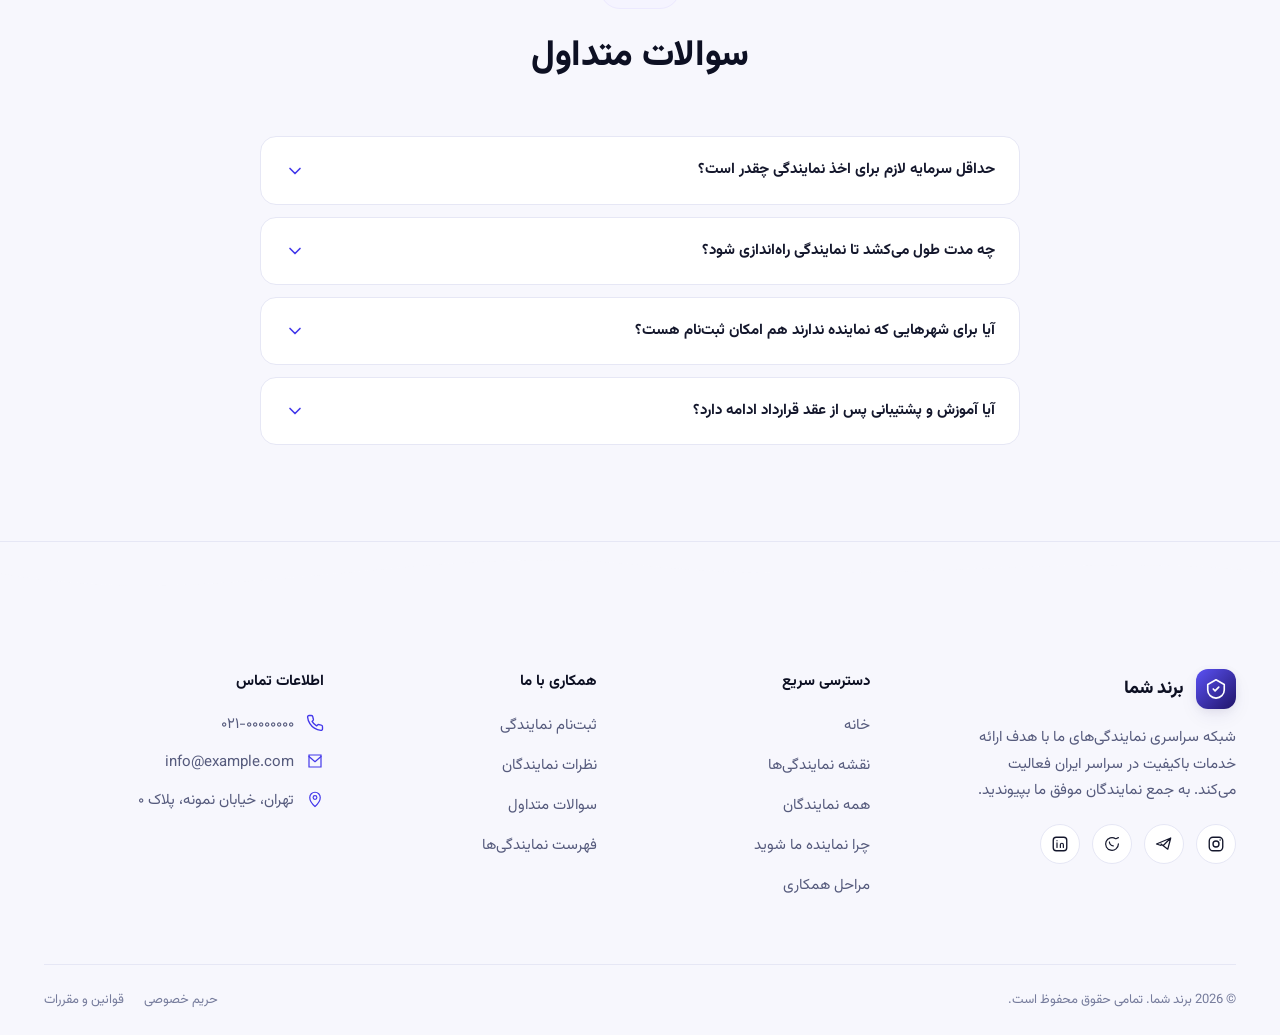
==== commit b94265fe: "feat: add a directory page listing every representative across all provinces New separate page reque" ====
--- a/index.html
+++ b/index.html
@@ -12,7 +12,7 @@
 <link rel="preconnect" href="https://fonts.gstatic.com" crossorigin>
 <link href="https://fonts.googleapis.com/css2?family=Vazirmatn:wght@100..900&display=swap" rel="stylesheet">
 
-<link rel="stylesheet" href="assets/css/style.css?v=1.6">
+<link rel="stylesheet" href="assets/css/style.css?v=1.7">
 <link rel="icon" href="data:image/svg+xml,%3Csvg xmlns='http://www.w3.org/2000/svg' viewBox='0 0 24 24'%3E%3Crect width='24' height='24' rx='6' fill='%234338ea'/%3E%3Cpath d='M7 12l3.5 3.5L17 8' stroke='white' stroke-width='2' fill='none' stroke-linecap='round' stroke-linejoin='round'/%3E%3C/svg%3E">
 </head>
 <body>
@@ -36,6 +36,7 @@
       <ul>
         <li><a href="#hero">خانه</a></li>
         <li><a href="#map">نقشه نمایندگی‌ها</a></li>
+        <li><a href="all-representatives.html">همه نمایندگان</a></li>
         <li><a href="#benefits">چرا نماینده ما شوید</a></li>
         <li><a href="#process">مراحل همکاری</a></li>
         <li><a href="#testimonials">نظرات نمایندگان</a></li>
@@ -602,6 +603,7 @@
         <ul>
           <li><a href="#hero">خانه</a></li>
           <li><a href="#map">نقشه نمایندگی‌ها</a></li>
+          <li><a href="all-representatives.html">همه نمایندگان</a></li>
           <li><a href="#benefits">چرا نماینده ما شوید</a></li>
           <li><a href="#process">مراحل همکاری</a></li>
         </ul>
@@ -642,7 +644,7 @@
 </button>
 
 <script src="https://cdnjs.cloudflare.com/ajax/libs/gsap/3.12.5/gsap.min.js"></script>
-<script src="assets/js/provinces-data.js?v=1.6"></script>
+<script src="assets/js/provinces-data.js?v=1.7"></script>
 <script>
   // پر کردن گزینه‌های استان از همان دیتای نقشه، برای هماهنگی کامل فرم و نقشه
   document.addEventListener("DOMContentLoaded", function () {
@@ -660,6 +662,6 @@
     }
   });
 </script>
-<script src="assets/js/main.js?v=1.6"></script>
+<script src="assets/js/main.js?v=1.7"></script>
 </body>
 </html>
--- a/assets/css/style.css
+++ b/assets/css/style.css
@@ -720,6 +720,17 @@
   font-size: var(--fs-sm); min-height: 48px; transition: border-color var(--dur-fast), background-color var(--dur-fast);
 }
 .reps-search input:focus { outline: none; border-color: var(--brand-500); background: var(--surface); box-shadow: 0 0 0 4px var(--brand-50); }
+/* AJAX-in-flight indicator for a live search box (all-representatives.html)
+   — sits on the opposite side from the search icon so it never overlaps
+   typed text, and is purely visual (no layout shift when it appears). */
+.reps-search-spinner {
+  position: absolute; inset-inline-end: var(--sp-4); top: 50%; translate: 0 -50%;
+  width: 16px; height: 16px; border-radius: 50%;
+  border: 2px solid var(--brand-100); border-top-color: var(--brand-600);
+  animation: reps-spin .7s linear infinite;
+}
+@keyframes reps-spin { to { transform: rotate(360deg); } }
+@media (prefers-reduced-motion: reduce) { .reps-search-spinner { animation: none; } }
 .reps-toolbar select {
   flex: 1 1 170px; border: 1.5px solid transparent; background: var(--surface-alt); border-radius: var(--radius-sm);
   padding: var(--sp-3) var(--sp-4); font-size: var(--fs-sm); min-height: 48px; color: var(--ink-800);
@@ -732,6 +743,18 @@
 .reps-results-bar p { color: var(--ink-600); font-size: var(--fs-sm); }
 .reps-results-bar b { color: var(--ink-950); font-variant-numeric: tabular-nums; }
 .reps-grid { display: grid; grid-template-columns: repeat(auto-fill, minmax(280px, 1fr)); gap: var(--sp-6); }
+
+/* Per-province sections on the "همه نمایندگان" directory
+   (all-representatives.html) — a heading followed by that province's own
+   .reps-grid, repeated once per province present in the current results. */
+.reps-group { margin-bottom: var(--sp-12); }
+.reps-group:last-child { margin-bottom: 0; }
+.reps-group-title {
+  display: flex; align-items: baseline; gap: var(--sp-3); flex-wrap: wrap;
+  margin-bottom: var(--sp-5); padding-bottom: var(--sp-3); border-bottom: 1px solid var(--border);
+}
+.reps-group-name { font-size: var(--fs-lg); font-weight: 800; color: var(--ink-950); }
+.reps-group-count { font-size: var(--fs-sm); color: var(--ink-500); font-variant-numeric: tabular-nums; }
 
 .rep-card {
   background: var(--surface); border: 1px solid var(--border); border-radius: var(--radius-lg);
